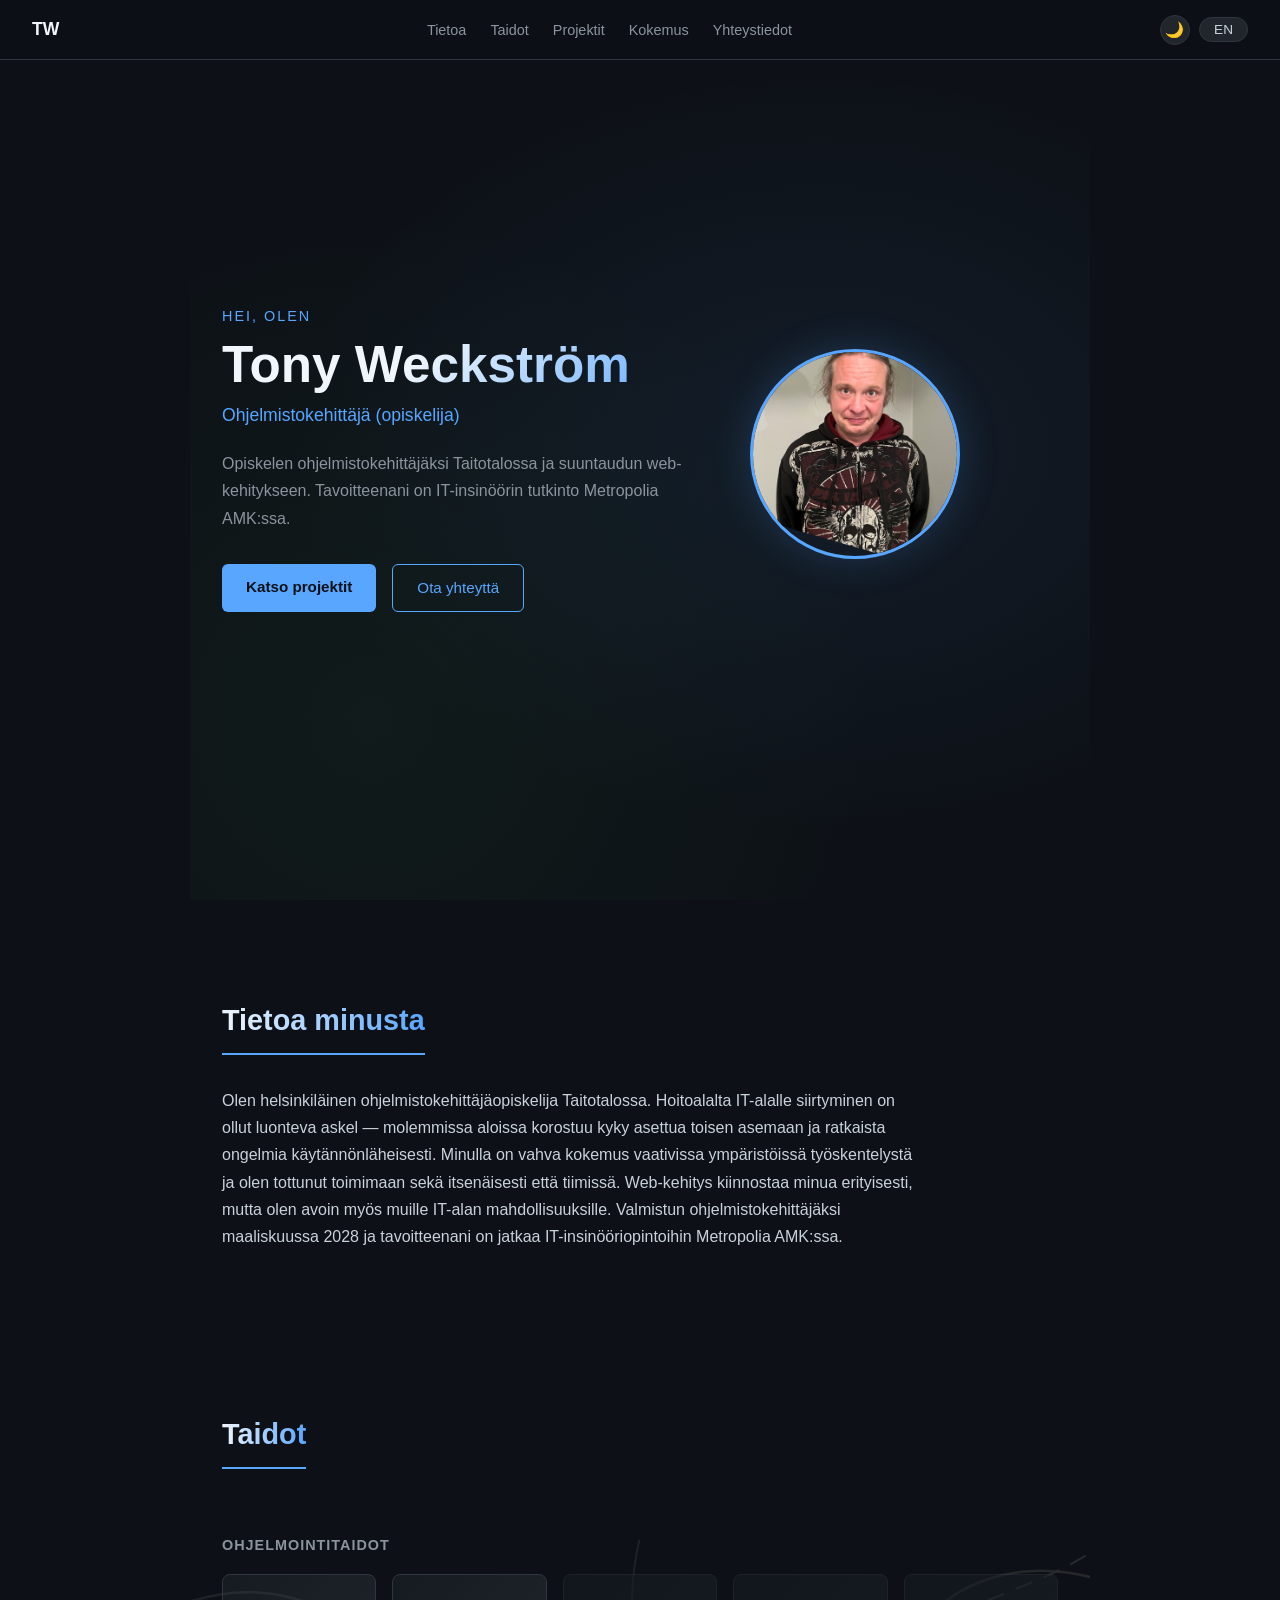
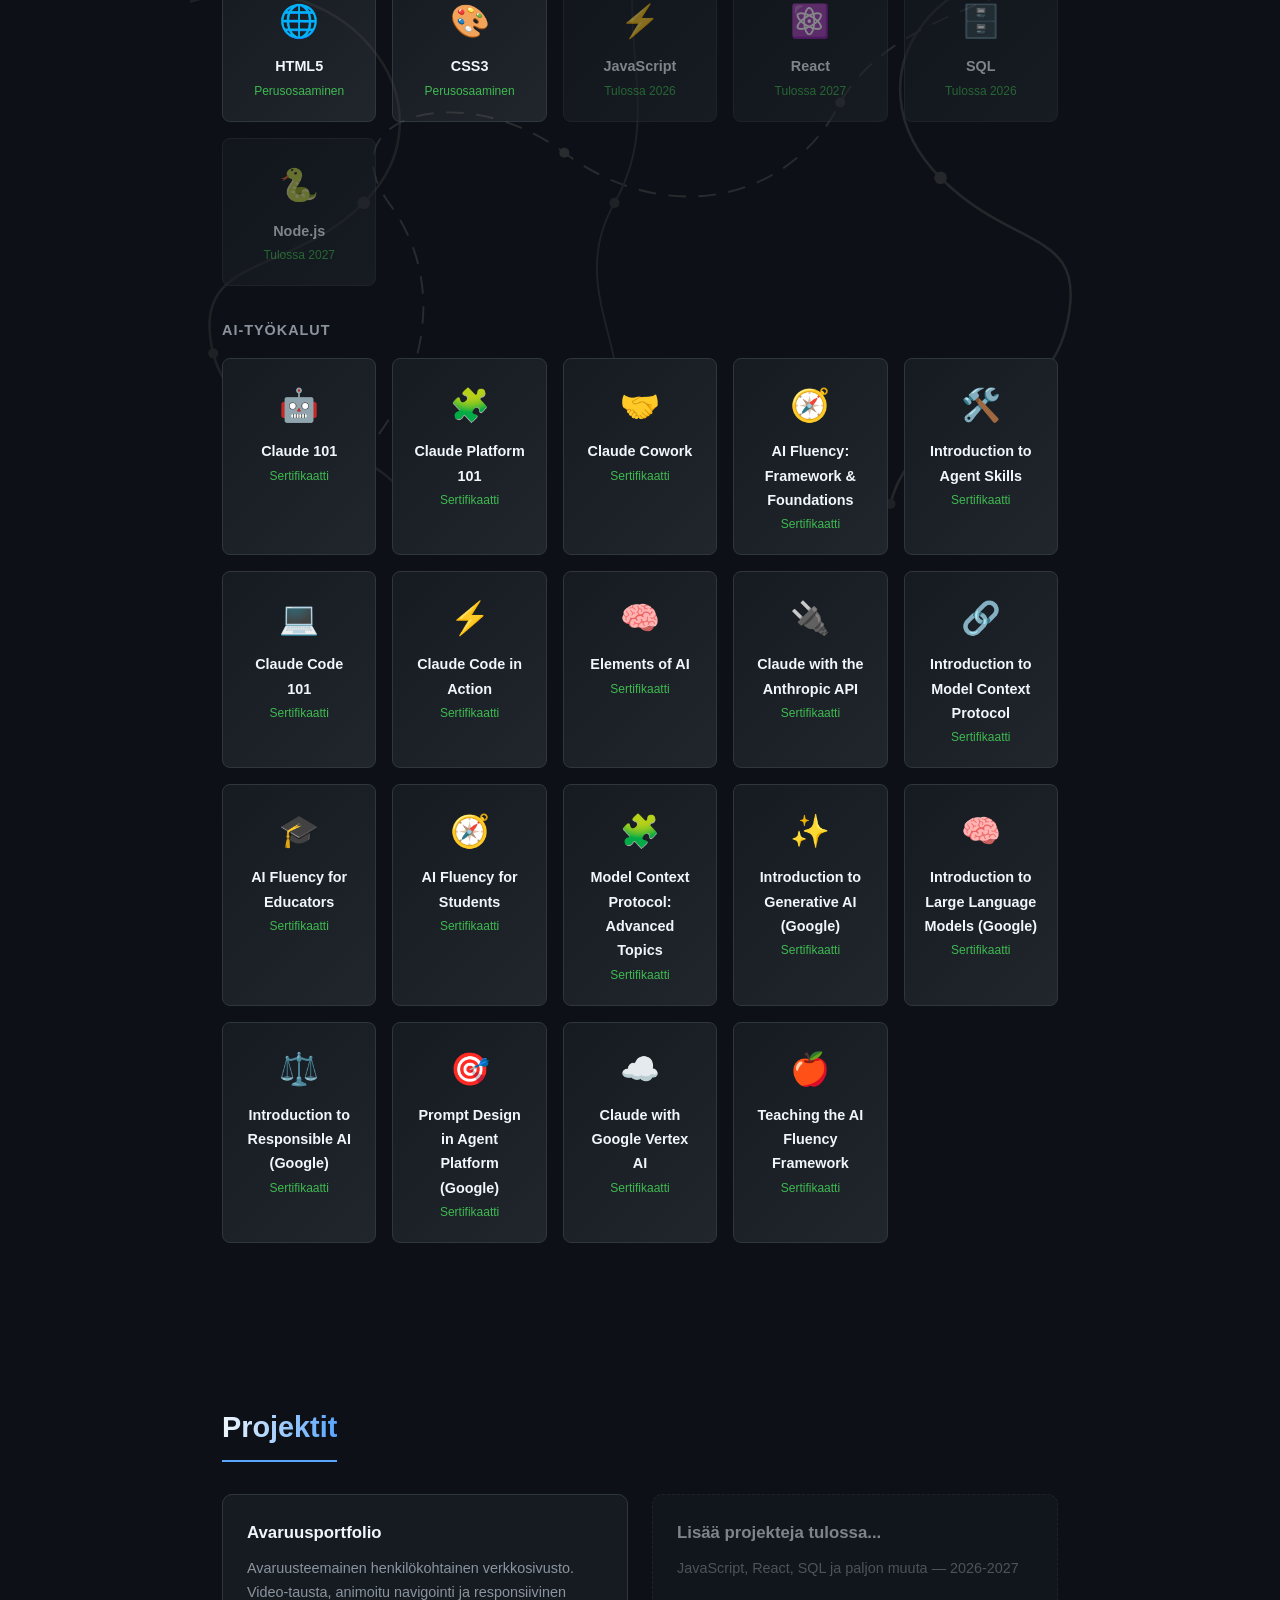
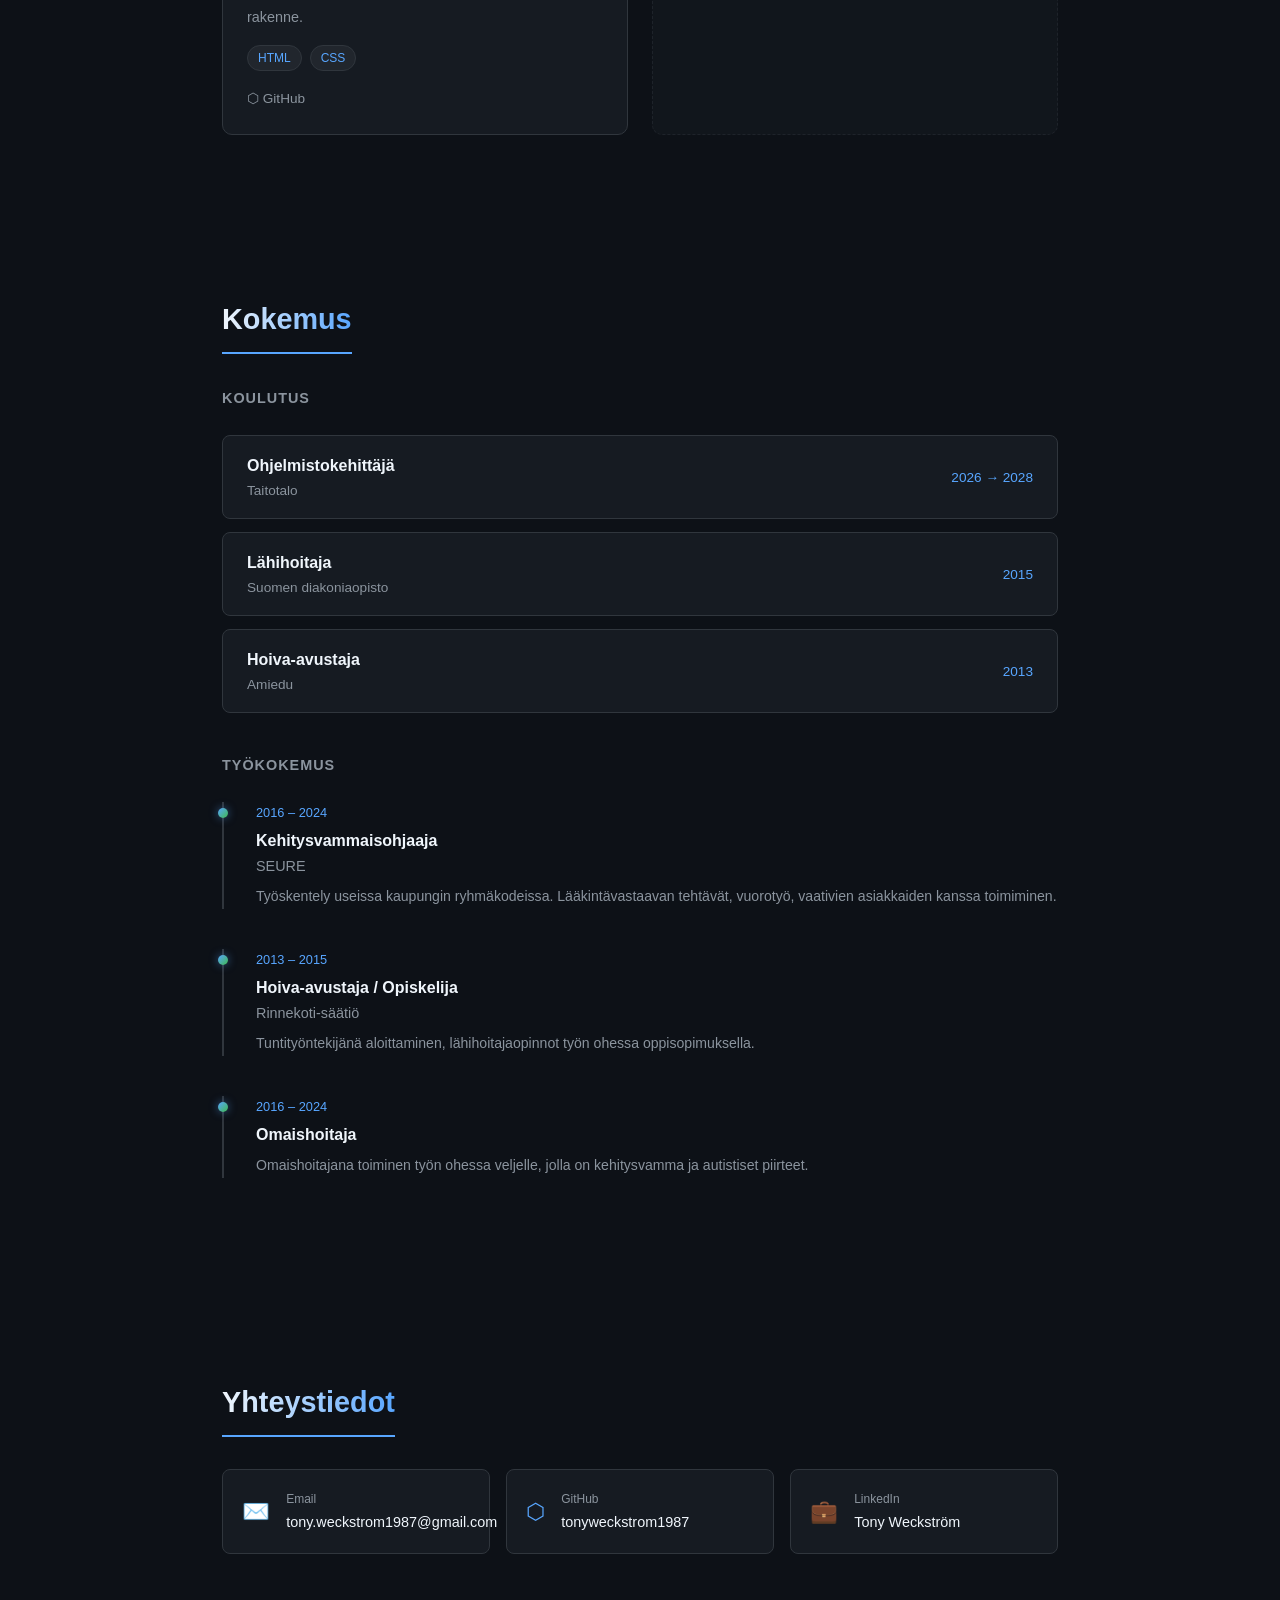
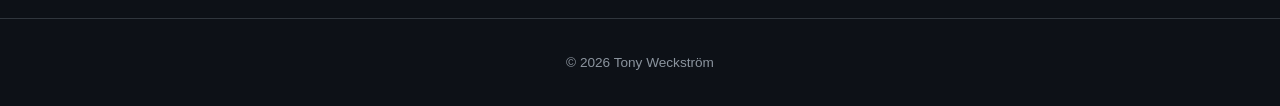
==== index.html @ 22953d99 "Lisaa Teaching the AI Fluency Framework -sertifikaatti" ====
<!DOCTYPE html>
<html lang="fi">
<head>
  <meta charset="UTF-8" />
  <meta name="viewport" content="width=device-width, initial-scale=1.0" />
  <title>Tony Weckström — Portfolio</title>
  <link rel="stylesheet" href="style.css" />
  <script>
    (function() {
      if (localStorage.getItem('theme') === 'light') {
        document.documentElement.setAttribute('data-theme', 'light');
      }
    })();
  </script>
</head>
<body>

<!-- NAVIGAATIO -->
<nav>
  <div class="nav-logo">TW</div>
  <ul class="nav-links">
    <li><a href="#about" data-fi="Tietoa" data-en="About">Tietoa</a></li>
    <li><a href="#skills" data-fi="Taidot" data-en="Skills">Taidot</a></li>
    <li><a href="#projects" data-fi="Projektit" data-en="Projects">Projektit</a></li>
    <li><a href="#experience" data-fi="Kokemus" data-en="Experience">Kokemus</a></li>
    <li><a href="#contact" data-fi="Yhteystiedot" data-en="Contact">Yhteystiedot</a></li>
  </ul>
  <div class="nav-actions">
    <button class="theme-btn" id="themeBtn" onclick="toggleTheme()" data-fi="Vaihda teema" data-en="Switch theme" data-i18n-attr="aria-label" aria-label="Vaihda teema">🌙</button>
    <button class="lang-btn" id="langBtn" onclick="toggleLang()">EN</button>
  </div>
</nav>

<!-- HERO -->
<section id="hero">
  <div class="hero-inner">
    <div class="hero-text">
      <p class="hero-greeting" data-fi="Hei, olen" data-en="Hi, I'm">Hei, olen</p>
      <h1 class="hero-name">Tony Weckström</h1>
      <p class="hero-title" data-fi="Ohjelmistokehittäjä (opiskelija)" data-en="Software Developer (student)">Ohjelmistokehittäjä (opiskelija)</p>
      <p class="hero-desc" data-fi="Opiskelen ohjelmistokehittäjäksi Taitotalossa ja suuntaudun web-kehitykseen. Tavoitteenani on IT-insinöörin tutkinto Metropolia AMK:ssa." data-en="I'm studying software development at Taitotalo, focusing on web development. My goal is to become an IT engineer at Metropolia University of Applied Sciences.">
        Opiskelen ohjelmistokehittäjäksi Taitotalossa ja suuntaudun web-kehitykseen. Tavoitteenani on IT-insinöörin tutkinto Metropolia AMK:ssa.
      </p>
      <div class="hero-btns">
        <a href="#projects" class="btn btn-primary" data-fi="Katso projektit" data-en="See projects">Katso projektit</a>
        <a href="#contact" class="btn btn-secondary" data-fi="Ota yhteyttä" data-en="Contact me">Ota yhteyttä</a>
      </div>
    </div>
    <div class="hero-img-wrap">
      <!-- Lisää oma kuva: vaihda "kuva.jpg" oikeaan tiedostonnimeen -->
      <img src="kuva.png" alt="Tony Weckström" onerror="this.src='https://ui-avatars.com/api/?name=Tony+Weckstrom&background=161b22&color=58a6ff&size=210'" />
    </div>
  </div>
</section>

<!-- TIETOA MINUSTA -->
<section id="about">
  <h2 class="section-title" data-fi="Tietoa minusta" data-en="About me">Tietoa minusta</h2>
  <p class="about-text" data-fi="Olen helsinkiläinen ohjelmistokehittäjäopiskelija Taitotalossa. Hoitoalalta IT-alalle siirtyminen on ollut luonteva askel — molemmissa aloissa korostuu kyky asettua toisen asemaan ja ratkaista ongelmia käytännönläheisesti. Minulla on vahva kokemus vaativissa ympäristöissä työskentelystä ja olen tottunut toimimaan sekä itsenäisesti että tiimissä. Web-kehitys kiinnostaa minua erityisesti, mutta olen avoin myös muille IT-alan mahdollisuuksille. Valmistun ohjelmistokehittäjäksi maaliskuussa 2028 ja tavoitteenani on jatkaa IT-insinööriopintoihin Metropolia AMK:ssa." data-en="I'm a software development student from Helsinki, studying at Taitotalo. Moving from healthcare to IT has been a natural step — both fields require the ability to empathize with others and solve problems practically. I have strong experience working in demanding environments, both independently and in teams. I'm particularly interested in web development, but I'm open to other IT opportunities as well. I will graduate as a software developer in March 2028, with the goal of continuing to a Bachelor's degree in IT engineering at Metropolia UAS.">
    Olen helsinkiläinen ohjelmistokehittäjäopiskelija Taitotalossa. Hoitoalalta IT-alalle siirtyminen on ollut luonteva askel — molemmissa aloissa korostuu kyky asettua toisen asemaan ja ratkaista ongelmia käytännönläheisesti. Minulla on vahva kokemus vaativissa ympäristöissä työskentelystä ja olen tottunut toimimaan sekä itsenäisesti että tiimissä. Web-kehitys kiinnostaa minua erityisesti, mutta olen avoin myös muille IT-alan mahdollisuuksille. Valmistun ohjelmistokehittäjäksi maaliskuussa 2028 ja tavoitteenani on jatkaa IT-insinööriopintoihin Metropolia AMK:ssa.
  </p>
</section>

<!-- TAIDOT -->
<section id="skills">
  <h2 class="section-title" data-fi="Taidot" data-en="Skills">Taidot</h2>
<h3 class="skills-subtitle" style="color: var(--text-dim); font-size:0.9rem; text-transform:uppercase; letter-spacing:1px; margin-bottom:1rem; margin-top:2rem;" data-fi="Ohjelmointitaidot" data-en="Programming Skills">Ohjelmointitaidot</h3>
  <div class="skills-grid">
<div class="skills-bg" aria-hidden="true"><svg viewBox="0 0 800 500" xmlns="http://www.w3.org/2000/svg" preserveAspectRatio="xMidYMid slice"><path d="M40,60 C160,20 260,140 180,220 C120,280 40,260 60,340 C80,420 200,400 220,470" fill="none" stroke="#4a4a48" stroke-width="2"/><path d="M760,40 C640,10 560,120 640,200 C700,260 760,240 740,320 C720,400 620,380 600,460" fill="none" stroke="#5c5c58" stroke-width="2"/><path class="rib-pulse" d="M100,480 C220,420 260,300 200,220 C150,150 260,120 340,180 C420,240 520,220 560,140 C600,70 700,60 760,20" fill="none" stroke="#6b6b66" stroke-width="1.5"/><path d="M400,10 C380,90 420,150 380,220 C340,290 400,340 380,410 C365,460 400,480 420,495" fill="none" stroke="#4a4a48" stroke-width="1.5"/><circle cx="180" cy="220" r="5" fill="#5c5c58"/><circle cx="60" cy="340" r="4" fill="#4a4a48"/><circle cx="640" cy="200" r="5" fill="#5c5c58"/><circle cx="600" cy="460" r="4" fill="#4a4a48"/><circle cx="340" cy="180" r="4" fill="#6b6b66"/><circle cx="560" cy="140" r="4" fill="#6b6b66"/><circle cx="380" cy="220" r="4" fill="#4a4a48"/></svg></div>
        <div class="skill-card">
      <div class="skill-icon">🌐</div>
      <div class="skill-name">HTML5</div>
      <div class="skill-level" data-fi="Perusosaaminen" data-en="Basic">Perusosaaminen</div>
    </div>
    <div class="skill-card">
      <div class="skill-icon">🎨</div>
      <div class="skill-name">CSS3</div>
      <div class="skill-level" data-fi="Perusosaaminen" data-en="Basic">Perusosaaminen</div>
    </div>
    <div class="skill-card" style="opacity:0.5;">
      <div class="skill-icon">⚡</div>
      <div class="skill-name">JavaScript</div>
      <div class="skill-level" data-fi="Tulossa 2026" data-en="Coming 2026">Tulossa 2026</div>
    </div>
    <div class="skill-card" style="opacity:0.5;">
      <div class="skill-icon">⚛️</div>
      <div class="skill-name">React</div>
      <div class="skill-level" data-fi="Tulossa 2027" data-en="Coming 2027">Tulossa 2027</div>
    </div>
    <div class="skill-card" style="opacity:0.5;">
      <div class="skill-icon">🗄️</div>
      <div class="skill-name">SQL</div>
      <div class="skill-level" data-fi="Tulossa 2026" data-en="Coming 2026">Tulossa 2026</div>
    </div>
    <div class="skill-card" style="opacity:0.5;">
      <div class="skill-icon">🐍</div>
      <div class="skill-name">Node.js</div>
      <div class="skill-level" data-fi="Tulossa 2027" data-en="Coming 2027">Tulossa 2027</div>
    </div>
    </div>
    <h3 class="skills-subtitle" style="color: var(--text-dim); font-size:0.9rem; text-transform:uppercase; letter-spacing:1px; margin-bottom:1rem; margin-top:2rem;" data-fi="AI-työkalut" data-en="AI Tools">AI-työkalut</h3>
    <div class="skills-grid">
          <!-- SERTIFIKAATIT -->
          <a class="skill-card" href="sertifikaatit/certificate-a698esz4y628-1783322215.pdf" target="_blank" rel="noopener" style="text-decoration:none; display:block;">
                    <div class="skill-icon">🤖</div>
                    <div class="skill-name">Claude 101</div>
                    <div class="skill-level" data-fi="Sertifikaatti" data-en="Certificate">Sertifikaatti</div>
          </a>
          <a class="skill-card" href="sertifikaatit/certificate-brd8xfefhvpg-1783330182.pdf" target="_blank" rel="noopener" style="text-decoration:none; display:block;">
                    <div class="skill-icon">🧩</div>
                    <div class="skill-name">Claude Platform 101</div>
                    <div class="skill-level" data-fi="Sertifikaatti" data-en="Certificate">Sertifikaatti</div>
          </a>
          <a class="skill-card" href="sertifikaatit/certificate-qa9hvncv7yzr-1783338481.pdf" target="_blank" rel="noopener" style="text-decoration:none; display:block;">
                    <div class="skill-icon">🤝</div>
                    <div class="skill-name">Claude Cowork</div>
                    <div class="skill-level" data-fi="Sertifikaatti" data-en="Certificate">Sertifikaatti</div>
          </a>
          <a class="skill-card" href="sertifikaatit/certificate-vv8nocwrz93u-1783358573.pdf" target="_blank" rel="noopener" style="text-decoration:none; display:block;">
                    <div class="skill-icon">🧭</div>
                    <div class="skill-name">AI Fluency: Framework &amp; Foundations</div>
                    <div class="skill-level" data-fi="Sertifikaatti" data-en="Certificate">Sertifikaatti</div>
          </a>
          <a class="skill-card" href="sertifikaatit/certificate-5obtnbxsoqhy-1783423392.pdf" target="_blank" rel="noopener" style="text-decoration:none; display:block;">
                    <div class="skill-icon">🛠️</div>
                    <div class="skill-name">Introduction to Agent Skills</div>
                    <div class="skill-level" data-fi="Sertifikaatti" data-en="Certificate">Sertifikaatti</div>
          </a>
          <a class="skill-card" href="sertifikaatit/certificate-g6xyrex5qnom-1783424560.pdf" target="_blank" rel="noopener" style="text-decoration:none; display:block;">
                    <div class="skill-icon">💻</div>
                    <div class="skill-name">Claude Code 101</div>
                    <div class="skill-level" data-fi="Sertifikaatti" data-en="Certificate">Sertifikaatti</div>
          </a>
          <a class="skill-card" href="sertifikaatit/certificate-sab7dhkry7vw-1783434409.pdf" target="_blank" rel="noopener" style="text-decoration:none; display:block;">
                    <div class="skill-icon">⚡</div>
                    <div class="skill-name">Claude Code in Action</div>
                    <div class="skill-level" data-fi="Sertifikaatti" data-en="Certificate">Sertifikaatti</div>
          </a>
          <a class="skill-card" href="sertifikaatit/tu54k26qg0gelementsofai.pdf" target="_blank" rel="noopener" style="text-decoration:none; display:block;">
                    <div class="skill-icon">🧠</div>
                    <div class="skill-name">Elements of AI</div>
                    <div class="skill-level" data-fi="Sertifikaatti" data-en="Certificate">Sertifikaatti</div>
          </a>
          <a class="skill-card" href="sertifikaatit/certificate-ttn3zdsszti2-1785260188.pdf" target="_blank" rel="noopener" style="text-decoration:none; display:block;">
                    <div class="skill-icon">🔌</div>
                    <div class="skill-name">Claude with the Anthropic API</div>
                    <div class="skill-level" data-fi="Sertifikaatti" data-en="Certificate">Sertifikaatti</div>
          </a>
          <a class="skill-card" href="sertifikaatit/certificate-dd3ydq6v6tu2-1785308077.pdf" target="_blank" rel="noopener" style="text-decoration:none; display:block;">
                    <div class="skill-icon">🔗</div>
                    <div class="skill-name">Introduction to Model Context Protocol</div>
                    <div class="skill-level" data-fi="Sertifikaatti" data-en="Certificate">Sertifikaatti</div>
          </a>
          <a class="skill-card" href="sertifikaatit/certificate-7rs68s993vda-1785315835.pdf" target="_blank" rel="noopener" style="text-decoration:none; display:block;">
                    <div class="skill-icon">🎓</div>
                    <div class="skill-name">AI Fluency for Educators</div>
                    <div class="skill-level" data-fi="Sertifikaatti" data-en="Certificate">Sertifikaatti</div>
          </a>
          <a class="skill-card" href="sertifikaatit/certificate-6s7sc5q2mceb-1785322243.pdf" target="_blank" rel="noopener" style="text-decoration:none; display:block;">
                    <div class="skill-icon">🧭</div>
                    <div class="skill-name">AI Fluency for Students</div>
                    <div class="skill-level" data-fi="Sertifikaatti" data-en="Certificate">Sertifikaatti</div>
          </a>
          <a class="skill-card" href="sertifikaatit/certificate-uxxv6yoma875-1785386953.pdf" target="_blank" rel="noopener" style="text-decoration:none; display:block;">
                    <div class="skill-icon">🧩</div>
                    <div class="skill-name">Model Context Protocol: Advanced Topics</div>
                    <div class="skill-level" data-fi="Sertifikaatti" data-en="Certificate">Sertifikaatti</div>
          </a>
          <a class="skill-card" href="https://www.skills.google/public_profiles/ea14969b-5873-410e-9d3e-10557c3f1659/badges/26109695" target="_blank" rel="noopener" style="text-decoration:none; display:block;">
                    <div class="skill-icon">✨</div>
                    <div class="skill-name">Introduction to Generative AI (Google)</div>
                    <div class="skill-level" data-fi="Sertifikaatti" data-en="Certificate">Sertifikaatti</div>
          </a>
          <a class="skill-card" href="https://www.skills.google/public_profiles/ea14969b-5873-410e-9d3e-10557c3f1659/badges/26112289" target="_blank" rel="noopener" style="text-decoration:none; display:block;">
                    <div class="skill-icon">🧠</div>
                    <div class="skill-name">Introduction to Large Language Models (Google)</div>
                    <div class="skill-level" data-fi="Sertifikaatti" data-en="Certificate">Sertifikaatti</div>
          </a>
          <a class="skill-card" href="https://www.skills.google/public_profiles/ea14969b-5873-410e-9d3e-10557c3f1659/badges/26114198" target="_blank" rel="noopener" style="text-decoration:none; display:block;">
                    <div class="skill-icon">⚖️</div>
                    <div class="skill-name">Introduction to Responsible AI (Google)</div>
                    <div class="skill-level" data-fi="Sertifikaatti" data-en="Certificate">Sertifikaatti</div>
          </a>
          <a class="skill-card" href="https://www.skills.google/public_profiles/ea14969b-5873-410e-9d3e-10557c3f1659/badges/26192446" target="_blank" rel="noopener" style="text-decoration:none; display:block;">
                    <div class="skill-icon">🎯</div>
                    <div class="skill-name">Prompt Design in Agent Platform (Google)</div>
                    <div class="skill-level" data-fi="Sertifikaatti" data-en="Certificate">Sertifikaatti</div>
          </a>
          <a class="skill-card" href="sertifikaatit/certificate-yks5obk38vmp-1785750298.pdf" target="_blank" rel="noopener" style="text-decoration:none; display:block;">
                    <div class="skill-icon">☁️</div>
                    <div class="skill-name">Claude with Google Vertex AI</div>
                    <div class="skill-level" data-fi="Sertifikaatti" data-en="Certificate">Sertifikaatti</div>
          </a>
          <a class="skill-card" href="sertifikaatit/certificate-5c7464qjx8xi-1785828670.pdf" target="_blank" rel="noopener" style="text-decoration:none; display:block;">
                    <div class="skill-icon">🍎</div>
                    <div class="skill-name">Teaching the AI Fluency Framework</div>
                    <div class="skill-level" data-fi="Sertifikaatti" data-en="Certificate">Sertifikaatti</div>
          </a>
  </div>
</section>

<!-- PROJEKTIT -->
<section id="projects">
  <h2 class="section-title" data-fi="Projektit" data-en="Projects">Projektit</h2>
  <div class="projects-grid">
    <div class="project-card">
      <div class="project-title" data-fi="Avaruusportfolio" data-en="Space Portfolio">Avaruusportfolio</div>
      <p class="project-desc" data-fi="Avaruusteemainen henkilökohtainen verkkosivusto. Video-tausta, animoitu navigointi ja responsiivinen rakenne." data-en="Space-themed personal website. Video background, animated navigation and responsive layout.">
        Avaruusteemainen henkilökohtainen verkkosivusto. Video-tausta, animoitu navigointi ja responsiivinen rakenne.
      </p>
      <div class="project-tags">
        <span class="tag">HTML</span>
        <span class="tag">CSS</span>
      </div>
      <div class="project-links">
        <a href="https://github.com/tonyweckstrom1987" target="_blank">⬡ GitHub</a>
      </div>
    </div>
    <div class="project-card" style="opacity:0.5; border-style: dashed;">
      <div class="project-title" data-fi="Lisää projekteja tulossa..." data-en="More projects coming...">Lisää projekteja tulossa...</div>
      <p class="project-desc" data-fi="JavaScript, React, SQL ja paljon muuta — 2026-2027" data-en="JavaScript, React, SQL and much more — 2026-2027">
        JavaScript, React, SQL ja paljon muuta — 2026-2027
      </p>
    </div>
  </div>
</section>

<!-- KOKEMUS -->
<section id="experience">
  <h2 class="section-title" data-fi="Kokemus" data-en="Experience">Kokemus</h2>

  <h3 style="color: var(--text-dim); font-size:0.9rem; text-transform:uppercase; letter-spacing:1px; margin-bottom:1.5rem;" data-fi="Koulutus" data-en="Education">Koulutus</h3>

  <div class="edu-card">
    <div>
      <div class="edu-name" data-fi="Ohjelmistokehittäjä" data-en="Software Developer">Ohjelmistokehittäjä</div>
      <div class="edu-school">Taitotalo</div>
    </div>
    <div class="edu-year">2026 → 2028</div>
  </div>
  <div class="edu-card">
    <div>
      <div class="edu-name" data-fi="Lähihoitaja" data-en="Practical Nurse">Lähihoitaja</div>
      <div class="edu-school">Suomen diakoniaopisto</div>
    </div>
    <div class="edu-year">2015</div>
  </div>
  <div class="edu-card" style="margin-bottom:2.5rem;">
    <div>
      <div class="edu-name" data-fi="Hoiva-avustaja" data-en="Care Assistant">Hoiva-avustaja</div>
      <div class="edu-school">Amiedu</div>
    </div>
    <div class="edu-year">2013</div>
  </div>

  <h3 style="color: var(--text-dim); font-size:0.9rem; text-transform:uppercase; letter-spacing:1px; margin-bottom:1.5rem;" data-fi="Työkokemus" data-en="Work Experience">Työkokemus</h3>

  <div class="timeline">
    <div class="timeline-item">
      <div class="timeline-date">2016 – 2024</div>
      <div class="timeline-title" data-fi="Kehitysvammaisohjaaja" data-en="Disability Support Worker">Kehitysvammaisohjaaja</div>
      <div class="timeline-company">SEURE</div>
      <p class="timeline-desc" data-fi="Työskentely useissa kaupungin ryhmäkodeissa. Lääkintävastaavan tehtävät, vuorotyö, vaativien asiakkaiden kanssa toimiminen." data-en="Working in multiple city group homes. Medication responsibilities, shift work, supporting clients with complex needs.">
        Työskentely useissa kaupungin ryhmäkodeissa. Lääkintävastaavan tehtävät, vuorotyö, vaativien asiakkaiden kanssa toimiminen.
      </p>
    </div>
    <div class="timeline-item">
      <div class="timeline-date">2013 – 2015</div>
      <div class="timeline-title" data-fi="Hoiva-avustaja / Opiskelija" data-en="Care Assistant / Student">Hoiva-avustaja / Opiskelija</div>
      <div class="timeline-company">Rinnekoti-säätiö</div>
      <p class="timeline-desc" data-fi="Tuntityöntekijänä aloittaminen, lähihoitajaopinnot työn ohessa oppisopimuksella." data-en="Started as a hourly worker, completed practical nurse studies alongside work via apprenticeship.">
        Tuntityöntekijänä aloittaminen, lähihoitajaopinnot työn ohessa oppisopimuksella.
      </p>
    </div>
    <div class="timeline-item">
      <div class="timeline-date">2016 – 2024</div>
      <div class="timeline-title" data-fi="Omaishoitaja" data-en="Family Carer">Omaishoitaja</div>
      <div class="timeline-company"></div>
      <p class="timeline-desc" data-fi="Omaishoitajana toiminen työn ohessa veljelle, jolla on kehitysvamma ja autistiset piirteet." data-en="Acting as a family carer alongside work for a brother with intellectual disability and autistic traits.">
        Omaishoitajana toiminen työn ohessa veljelle, jolla on kehitysvamma ja autistiset piirteet.
      </p>
    </div>
  </div>
</section>

<!-- YHTEYSTIEDOT -->
<section id="contact">
  <h2 class="section-title" data-fi="Yhteystiedot" data-en="Contact">Yhteystiedot</h2>
  <div class="contact-grid">
    <a href="mailto:tony.weckstrom1987@gmail.com" class="contact-card">
      <span class="contact-icon">✉️</span>
      <div>
        <div class="contact-label">Email</div>
        <div class="contact-value">tony.weckstrom1987@gmail.com</div>
      </div>
    </a>
    <a href="https://github.com/tonyweckstrom1987" target="_blank" class="contact-card">
      <span class="contact-icon">⬡</span>
      <div>
        <div class="contact-label">GitHub</div>
        <div class="contact-value">tonyweckstrom1987</div>
      </div>
    </a>
    <a href="https://www.linkedin.com/in/tony-weckstrom-2a182418b/" target="_blank" class="contact-card">
      <span class="contact-icon">💼</span>
      <div>
        <div class="contact-label">LinkedIn</div>
        <div class="contact-value">Tony Weckström</div>
      </div>
    </a>
  </div>
</section>

<!-- FOOTER -->
<footer>
  <p>© 2026 Tony Weckström</p>
</footer>

<script>
  let currentLang = 'fi';

  function toggleLang() {
    currentLang = currentLang === 'fi' ? 'en' : 'fi';
    document.getElementById('langBtn').textContent = currentLang === 'fi' ? 'EN' : 'FI';
    document.documentElement.lang = currentLang;

    document.querySelectorAll('[data-fi]').forEach(el => {
      const value = el.getAttribute('data-' + currentLang);
      const targetAttr = el.getAttribute('data-i18n-attr');
      if (targetAttr) {
        el.setAttribute(targetAttr, value);
      } else {
        el.textContent = value;
      }
    });
  }

  function applyThemeIcon(theme) {
    document.getElementById('themeBtn').textContent = theme === 'light' ? '☀️' : '🌙';
  }

  function toggleTheme() {
    const isLight = document.documentElement.getAttribute('data-theme') === 'light';
    const newTheme = isLight ? 'dark' : 'light';
    if (newTheme === 'light') {
      document.documentElement.setAttribute('data-theme', 'light');
    } else {
      document.documentElement.removeAttribute('data-theme');
    }
    localStorage.setItem('theme', newTheme);
    applyThemeIcon(newTheme);
  }

  applyThemeIcon(document.documentElement.getAttribute('data-theme') === 'light' ? 'light' : 'dark');
</script>

</body>
</html>
---- style.css ----
/* ===== RESET & BASE ===== */
* {
  margin: 0;
  padding: 0;
  box-sizing: border-box;
}

:root {
  --bg: #0d1117;
  --bg2: #161b22;
  --bg3: #21262d;
  --accent: #58a6ff;
  --text: #c9d1d9;
  --text-dim: #8b949e;
  --white: #f0f6fc;
  --border: #30363d;
  --green: #3fb950;
}

/* --white on semanttisesti "korostetun tekstin väri", ei kirjaimellisesti valkoinen —
   vaaleassa teemassa siitä tulee lähes musta, samaan rooliin kuin tummassa teemassa. */
html[data-theme="light"] {
  --bg: #ffffff;
  --bg2: #f6f8fa;
  --bg3: #eaeef2;
  --accent: #0969da;
  --text: #24292f;
  --text-dim: #57606a;
  --white: #1b1f24;
  --border: #d0d7de;
  --green: #1a7f37;
}

html[data-theme="light"] nav {
  background: rgba(255,255,255,0.95);
}

html { scroll-behavior: smooth; }

body {
  font-family: 'Segoe UI', Arial, sans-serif;
  background-color: var(--bg);
  color: var(--text);
  line-height: 1.7;
}

a { color: var(--accent); text-decoration: none; transition: color 0.2s; }
a:hover { color: var(--white); }

/* NAV */
nav {
  position: fixed;
  top: 0; left: 0; right: 0;
  background: rgba(13,17,23,0.95);
  backdrop-filter: blur(10px);
  border-bottom: 1px solid var(--border);
  z-index: 1000;
  padding: 0 2rem;
  display: flex;
  align-items: center;
  justify-content: space-between;
  height: 60px;
}

.nav-logo { font-weight: 700; font-size: 1.1rem; color: var(--white); }

.nav-links {
  display: flex;
  gap: 1.5rem;
  list-style: none;
  align-items: center;
}

.nav-links a { color: var(--text-dim); font-size: 0.9rem; }
.nav-links a:hover { color: var(--accent); }

.lang-btn {
  background: var(--bg3);
  border: 1px solid var(--border);
  color: var(--text);
  padding: 4px 14px;
  border-radius: 20px;
  cursor: pointer;
  font-size: 0.85rem;
  transition: all 0.2s;
}
.lang-btn:hover { background: var(--accent); color: var(--bg); border-color: var(--accent); }

.nav-actions {
  display: flex;
  align-items: center;
  gap: 0.6rem;
}

.theme-btn {
  background: var(--bg3);
  border: 1px solid var(--border);
  color: var(--text);
  width: 30px;
  height: 30px;
  border-radius: 50%;
  cursor: pointer;
  font-size: 0.95rem;
  line-height: 1;
  display: flex;
  align-items: center;
  justify-content: center;
  transition: all 0.2s;
}
.theme-btn:hover { background: var(--accent); color: var(--bg); border-color: var(--accent); }

/* SECTIONS */
section {
  padding: 6rem 2rem 4rem;
  max-width: 900px;
  margin: 0 auto;
}

.section-title {
  font-size: 1.8rem;
  font-weight: 700;
  color: var(--white);
  margin-bottom: 2rem;
  padding-bottom: 0.5rem;
  border-bottom: 2px solid var(--accent);
  display: inline-block;
  background: linear-gradient(90deg, var(--white), var(--accent));
  -webkit-background-clip: text;
  -webkit-text-fill-color: transparent;
  background-clip: text;
}

/* HERO */
#hero {
  min-height: 100vh;
  display: flex;
  align-items: center;
  padding-top: 80px;
  background: radial-gradient(ellipse at 70% 50%, rgba(88,166,255,0.08) 0%, transparent 60%),
              radial-gradient(ellipse at 20% 80%, rgba(63,185,80,0.06) 0%, transparent 50%);
}

.hero-inner {
  display: flex;
  align-items: center;
  gap: 3rem;
  flex-wrap: wrap;
}

.hero-text { flex: 1; min-width: 280px; }

.hero-greeting {
  color: var(--accent);
  font-size: 0.9rem;
  letter-spacing: 2px;
  text-transform: uppercase;
  margin-bottom: 0.5rem;
}

.hero-name {
  font-size: clamp(2rem, 5vw, 3.2rem);
  font-weight: 800;
  line-height: 1.1;
  margin-bottom: 0.5rem;
  background: linear-gradient(135deg, var(--white) 40%, var(--accent));
  -webkit-background-clip: text;
  -webkit-text-fill-color: transparent;
  background-clip: text;
}

.hero-title {
  font-size: 1.1rem;
  color: var(--accent);
  margin-bottom: 1.2rem;
}

.hero-desc {
  color: var(--text-dim);
  max-width: 480px;
  margin-bottom: 2rem;
}

.hero-btns { display: flex; gap: 1rem; flex-wrap: wrap; }

.btn {
  padding: 10px 24px;
  border-radius: 6px;
  font-size: 0.95rem;
  cursor: pointer;
  transition: all 0.2s;
  display: inline-block;
}

.btn-primary { background: var(--accent); color: var(--bg); font-weight: 600; border: none; }
.btn-primary:hover { background: var(--white); color: var(--bg); }

.btn-secondary { background: transparent; color: var(--accent); border: 1px solid var(--accent); }
.btn-secondary:hover { background: var(--accent); color: var(--bg); }

.hero-img-wrap img {
  width: 210px;
  height: 210px;
  border-radius: 50%;
  object-fit: cover;
  border: 3px solid var(--accent);
  box-shadow: 0 0 40px rgba(88,166,255,0.2);
}

/* ABOUT */
.about-text { color: var(--text); font-size: 1rem; max-width: 700px; }

/* SKILLS */
.skills-grid {
  display: grid;
  grid-template-columns: repeat(auto-fill, minmax(140px, 1fr));
  gap: 1rem;
}

.skill-card {
  background: linear-gradient(135deg, var(--bg2), var(--bg3));
  border: 1px solid var(--border);
  border-radius: 8px;
  padding: 1.2rem;
  text-align: center;
  transition: border-color 0.2s, transform 0.2s, box-shadow 0.2s;
}
.skill-card:hover {
  border-color: var(--accent);
  transform: translateY(-3px);
  box-shadow: 0 8px 24px rgba(88,166,255,0.15);
}

.skill-icon { font-size: 2rem; margin-bottom: 0.4rem; }
.skill-name { font-size: 0.9rem; color: var(--white); font-weight: 600; }
.skill-level { font-size: 0.75rem; color: var(--green); margin-top: 2px; }

/* SKILLS - Giger-inspired ambient background */
#skills {
    position: relative;
    overflow: hidden;
}

.skills-bg {
    position: absolute;
    top: -15%;
    left: -10%;
    width: 120%;
    height: 130%;
    z-index: 0;
    opacity: 0.3;
    pointer-events: none;
}

.skills-bg .rib-pulse {
    stroke-dasharray: 14 10;
    animation: gigerPulse 7s linear infinite;
}

@keyframes gigerPulse {
    to { stroke-dashoffset: -240; }
}

.skills-grid {
    position: relative;
    z-index: 1;
}

/* PROJECTS */
.projects-grid {
  display: grid;
  grid-template-columns: repeat(auto-fill, minmax(280px, 1fr));
  gap: 1.5rem;
}

.project-card {
  background: var(--bg2);
  border: 1px solid var(--border);
  border-radius: 10px;
  padding: 1.5rem;
  transition: border-color 0.2s, transform 0.2s;
}
.project-card:hover { border-color: var(--accent); transform: translateY(-4px); }

.project-title { font-size: 1.05rem; font-weight: 700; color: var(--white); margin-bottom: 0.5rem; }
.project-desc { font-size: 0.9rem; color: var(--text-dim); margin-bottom: 1rem; }

.project-tags { display: flex; gap: 0.5rem; flex-wrap: wrap; margin-bottom: 1rem; }
.tag {
  background: var(--bg3);
  border: 1px solid var(--border);
  color: var(--accent);
  font-size: 0.75rem;
  padding: 2px 10px;
  border-radius: 20px;
}

.project-links { display: flex; gap: 1rem; }
.project-links a { font-size: 0.85rem; color: var(--text-dim); }
.project-links a:hover { color: var(--accent); }

/* EXPERIENCE / TIMELINE */
.timeline-item {
  padding-left: 2rem;
  border-left: 2px solid var(--border);
  margin-bottom: 2.5rem;
  position: relative;
}
.timeline-item::before {
  content: '';
  width: 10px; height: 10px;
  background: linear-gradient(135deg, var(--accent), var(--green));
  border-radius: 50%;
  position: absolute;
  left: -6px; top: 6px;
  box-shadow: 0 0 8px rgba(88,166,255,0.5);
}
.timeline-date { font-size: 0.8rem; color: var(--accent); margin-bottom: 0.2rem; }
.timeline-title { font-size: 1rem; font-weight: 700; color: var(--white); }
.timeline-company { color: var(--text-dim); font-size: 0.9rem; margin-bottom: 0.4rem; }
.timeline-desc { font-size: 0.88rem; color: var(--text-dim); }

/* EDUCATION */
.edu-card {
  background: var(--bg2);
  border: 1px solid var(--border);
  border-radius: 8px;
  padding: 1rem 1.5rem;
  display: flex;
  justify-content: space-between;
  align-items: center;
  flex-wrap: wrap;
  gap: 0.5rem;
  margin-bottom: 0.8rem;
}
.edu-name { font-weight: 600; color: var(--white); }
.edu-school { font-size: 0.85rem; color: var(--text-dim); }
.edu-year { font-size: 0.85rem; color: var(--accent); white-space: nowrap; }

/* CONTACT */
.contact-grid {
  display: grid;
  grid-template-columns: repeat(auto-fill, minmax(210px, 1fr));
  gap: 1rem;
}

.contact-card {
  background: var(--bg2);
  border: 1px solid var(--border);
  border-radius: 8px;
  padding: 1.2rem;
  display: flex;
  align-items: center;
  gap: 1rem;
  transition: border-color 0.2s;
}
.contact-card:hover { border-color: var(--accent); }

.contact-icon { font-size: 1.4rem; }
.contact-label { font-size: 0.75rem; color: var(--text-dim); }
.contact-value { font-size: 0.9rem; color: var(--white); }

/* FOOTER */
footer {
  text-align: center;
  padding: 2rem;
  border-top: 1px solid var(--border);
  color: var(--text-dim);
  font-size: 0.85rem;
}

/* RESPONSIVE */
@media (max-width: 600px) {
  .nav-links { display: none; }
  .hero-inner { flex-direction: column-reverse; text-align: center; }
  .hero-btns { justify-content: center; }
  .hero-img-wrap img { width: 150px; height: 150px; }
}
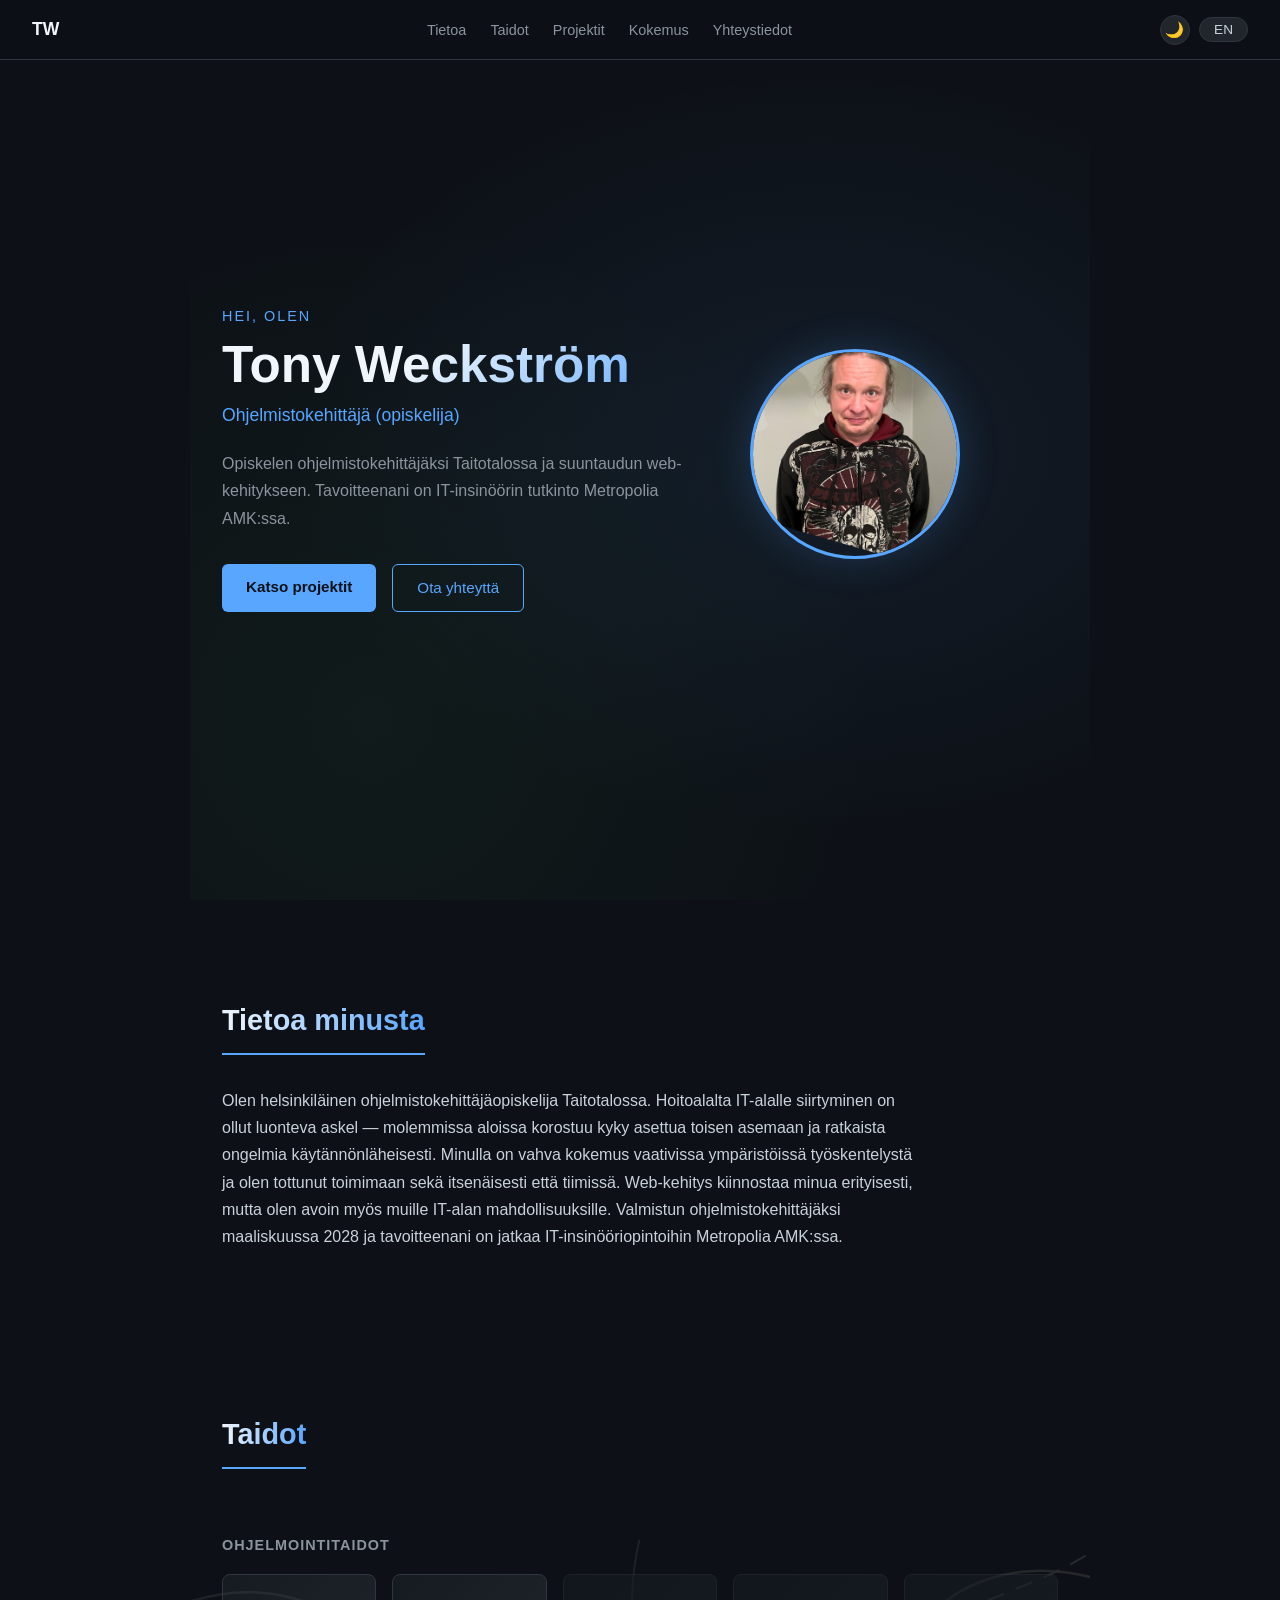
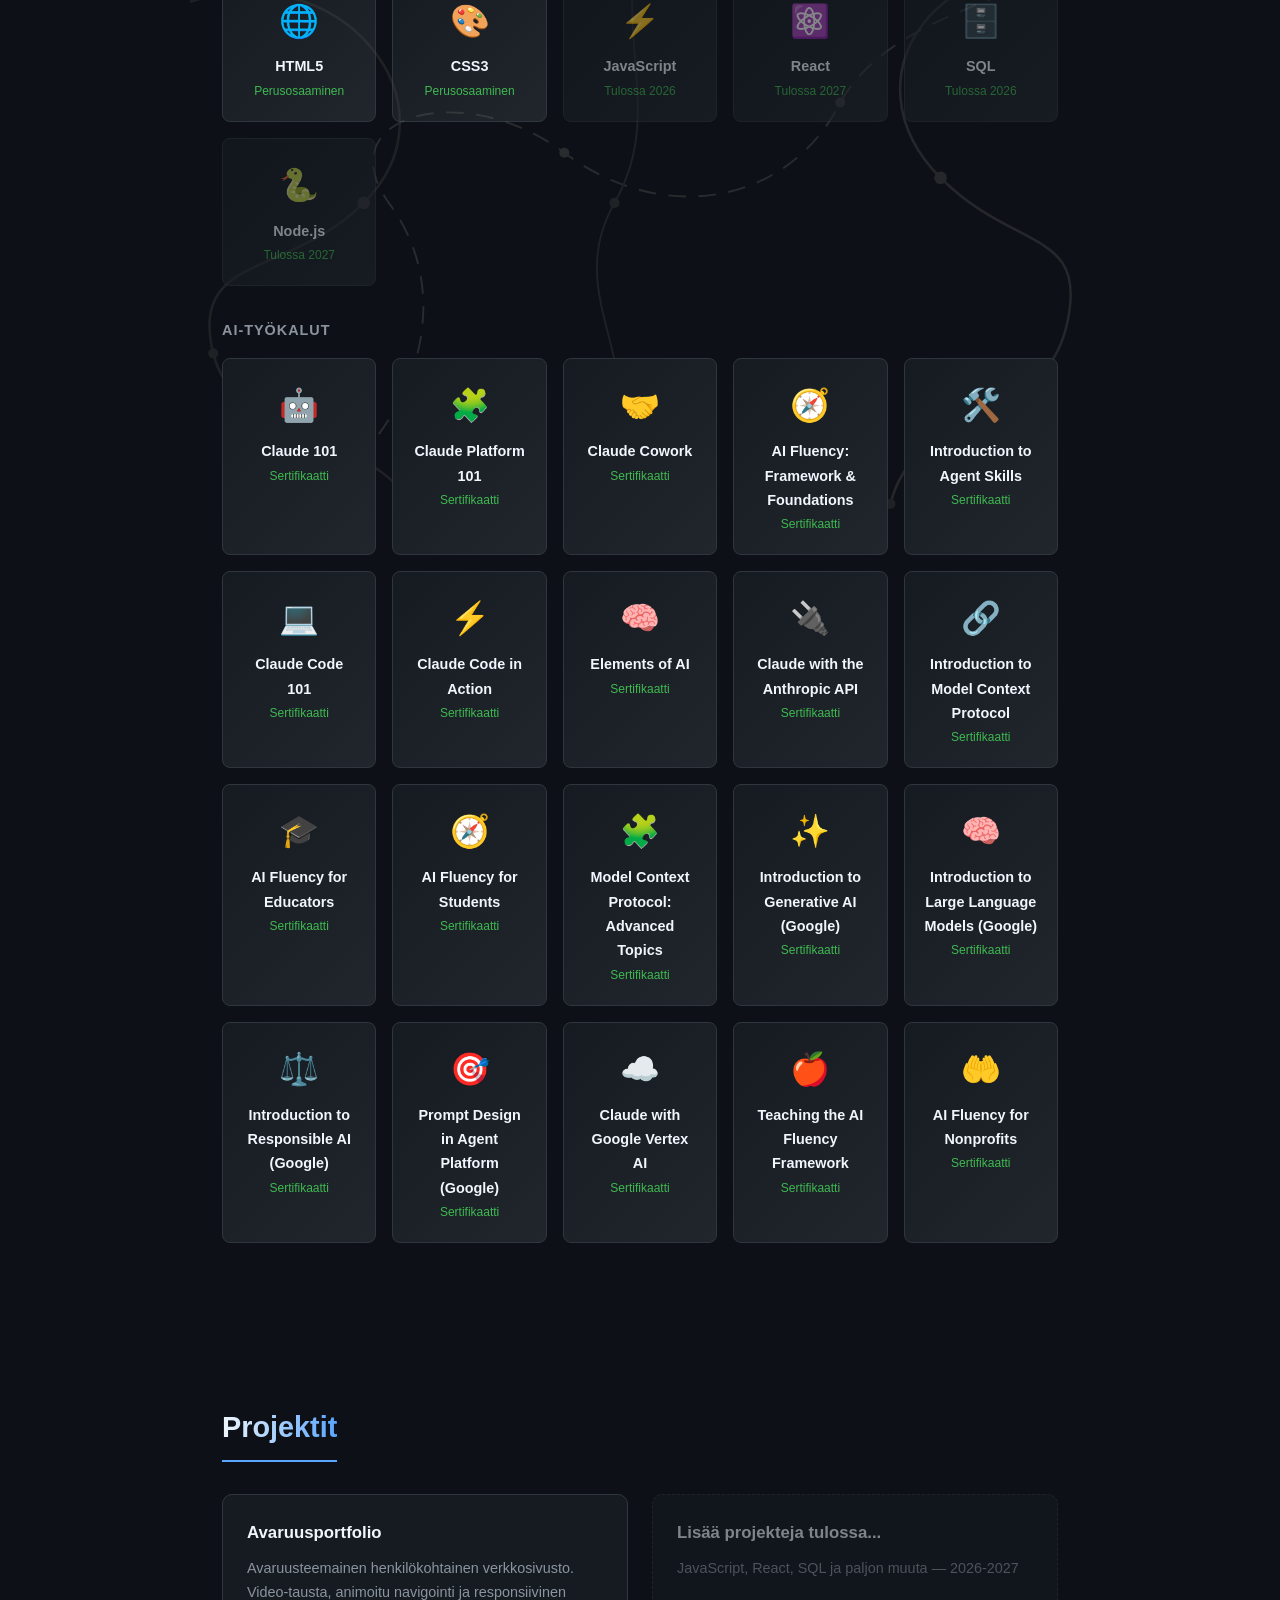
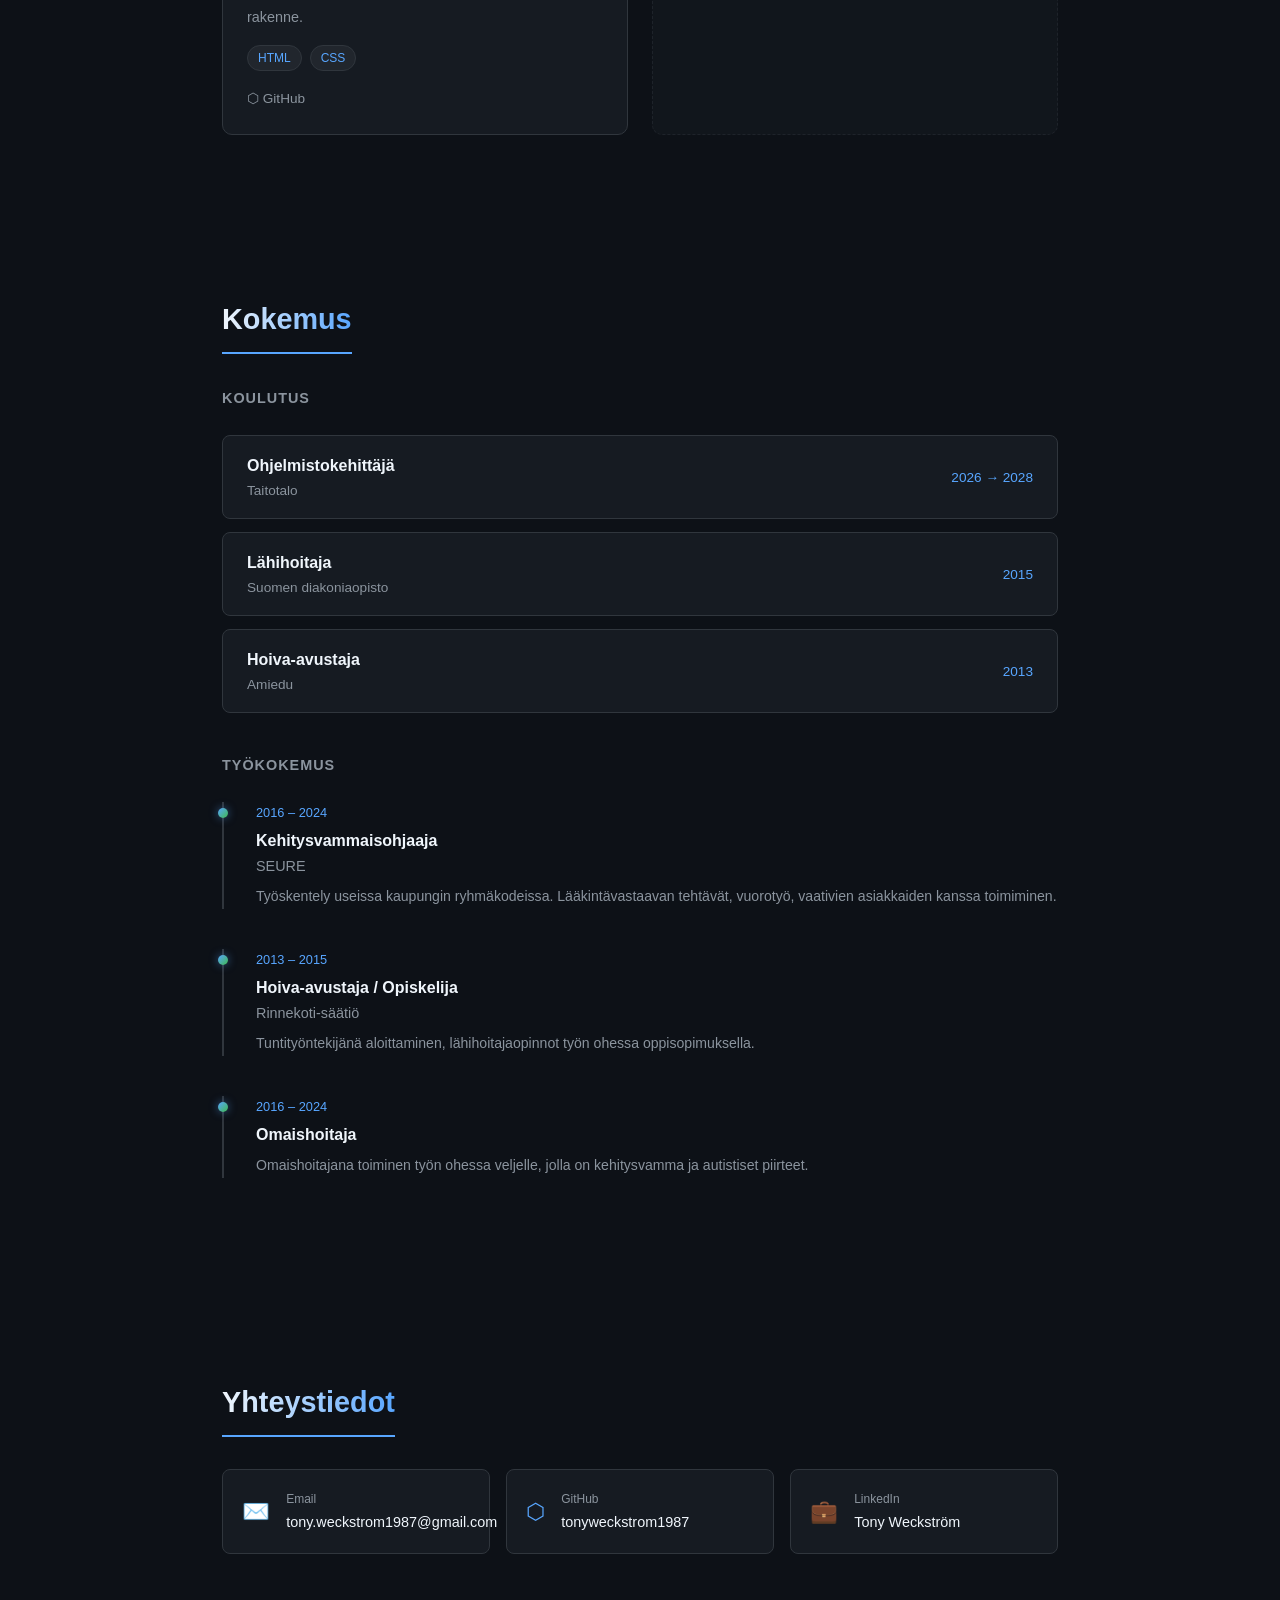
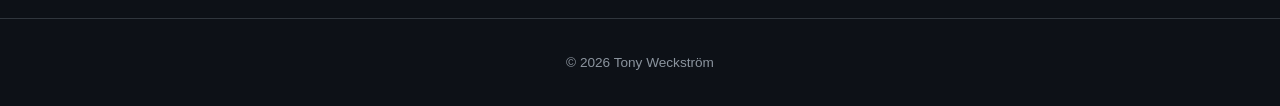
==== commit 8b129dab: "Lisaa AI Fluency for Nonprofits -sertifikaatti" ====
--- a/index.html
+++ b/index.html
@@ -196,6 +196,11 @@
                     <div class="skill-name">Teaching the AI Fluency Framework</div>
                     <div class="skill-level" data-fi="Sertifikaatti" data-en="Certificate">Sertifikaatti</div>
           </a>
+          <a class="skill-card" href="sertifikaatit/certificate-zn3qmqfox6ov-1785838199.pdf" target="_blank" rel="noopener" style="text-decoration:none; display:block;">
+                    <div class="skill-icon">🤲</div>
+                    <div class="skill-name">AI Fluency for Nonprofits</div>
+                    <div class="skill-level" data-fi="Sertifikaatti" data-en="Certificate">Sertifikaatti</div>
+          </a>
   </div>
 </section>
 
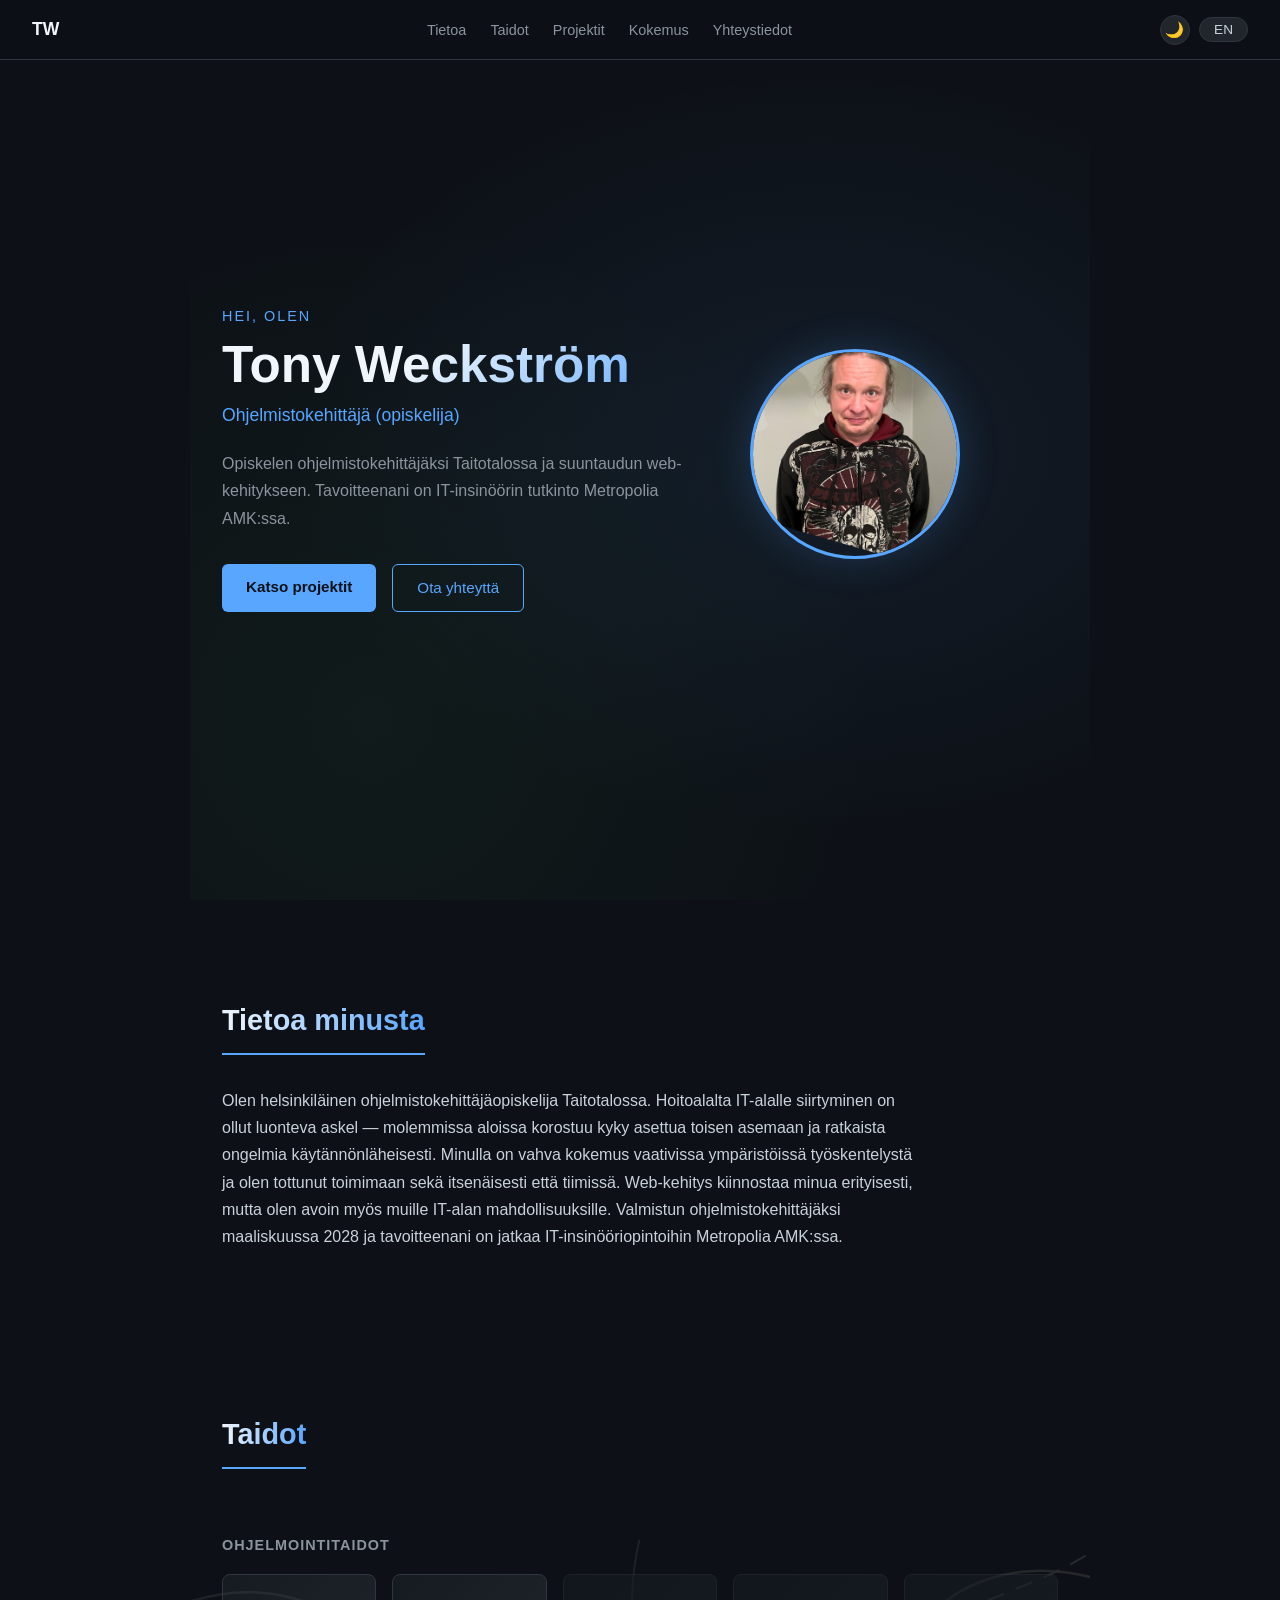
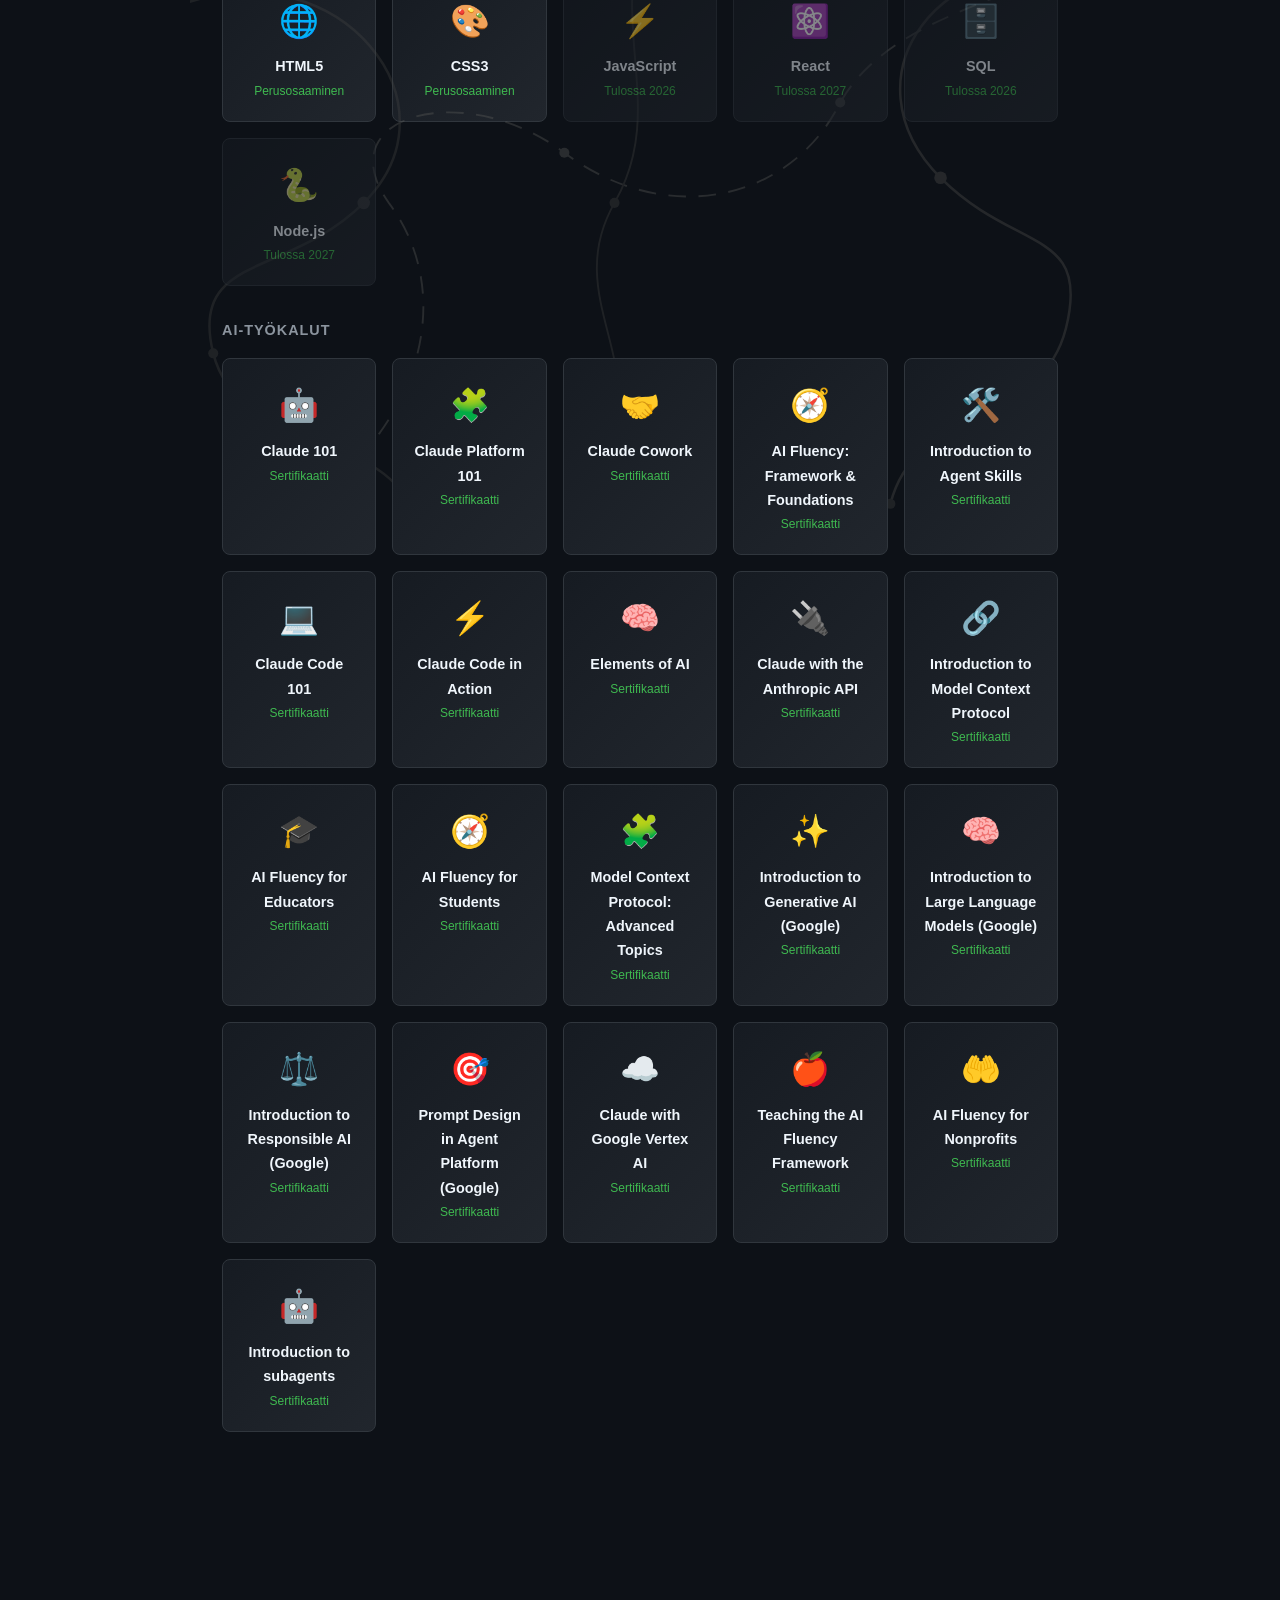
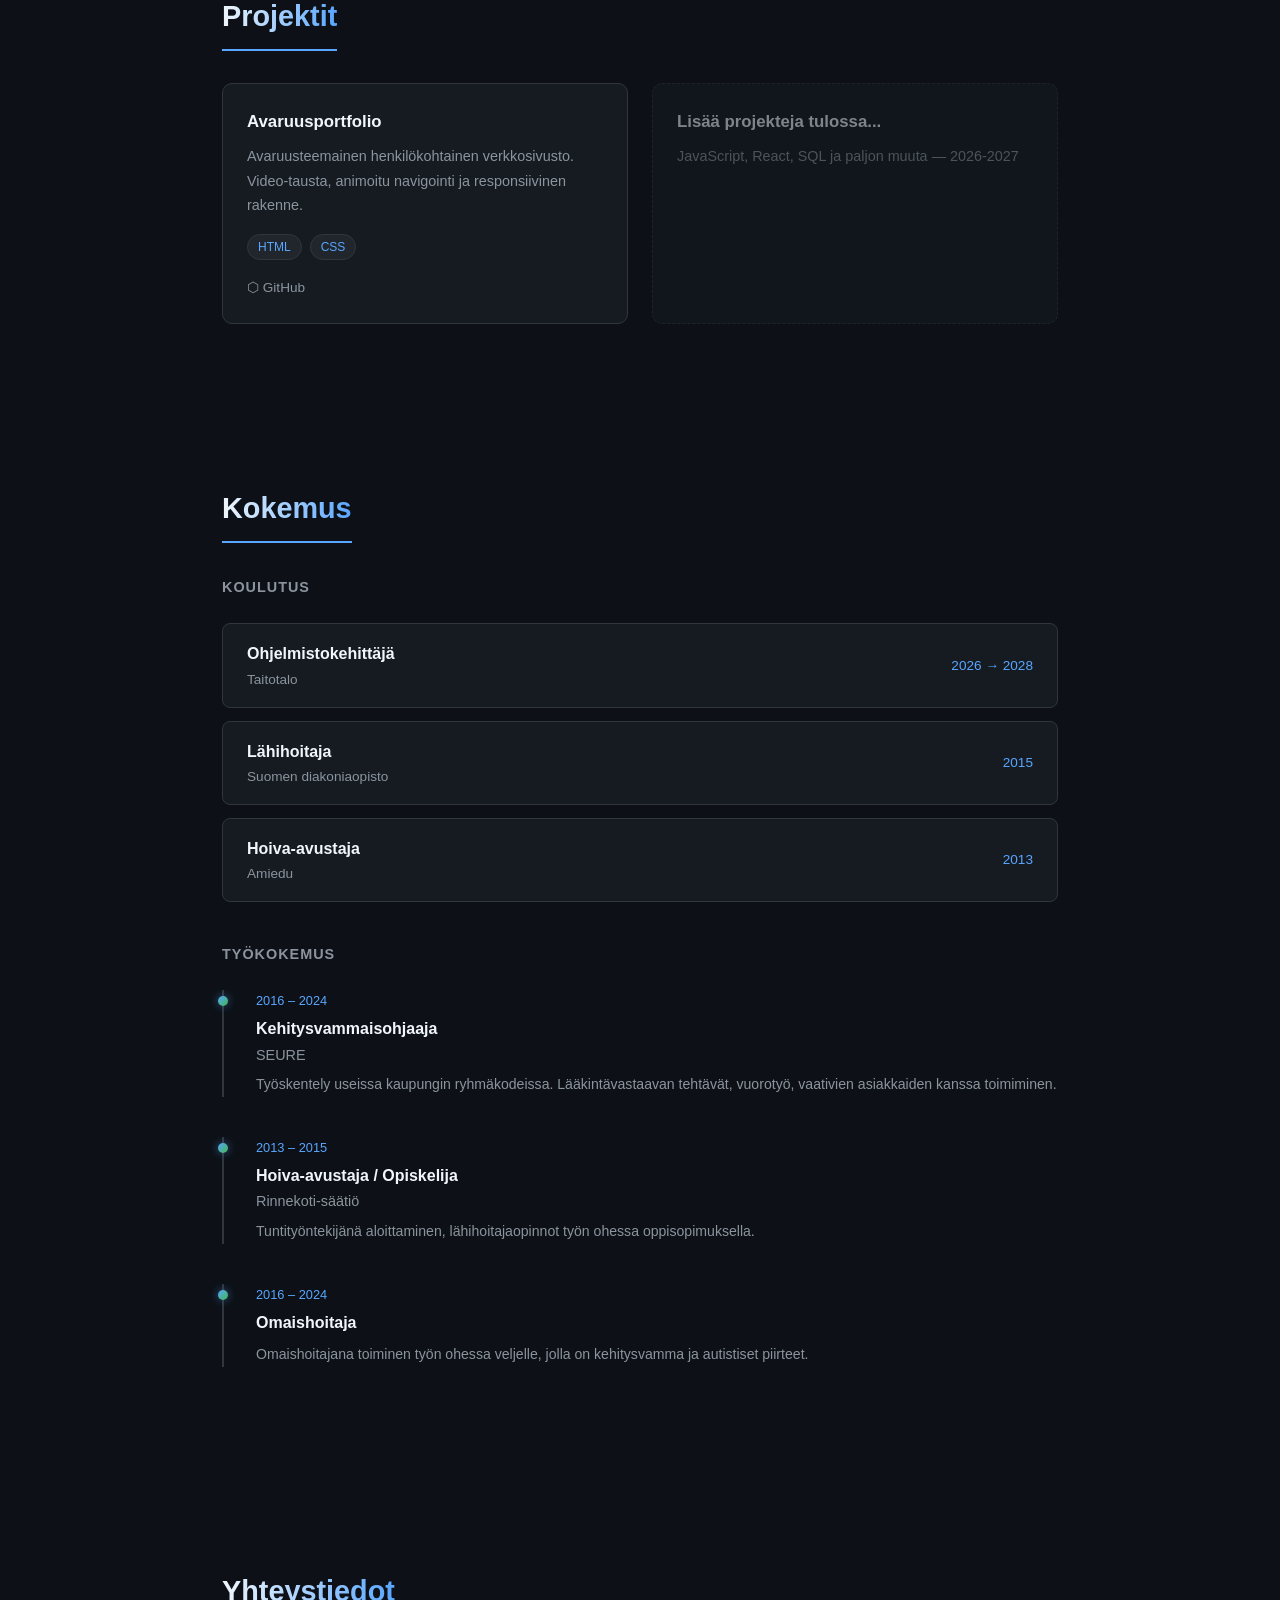
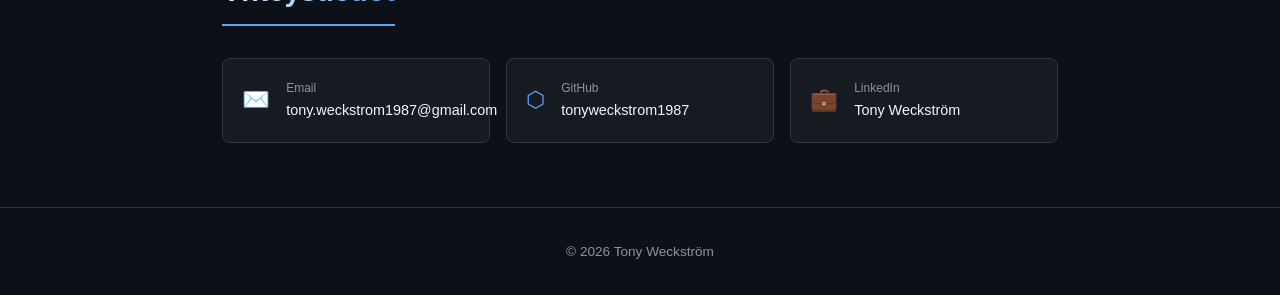
==== commit 7182f06e: "Add 'Introduction to subagents' certificate (2026-08-04)" ====
--- a/index.html
+++ b/index.html
@@ -1,363 +1,368 @@
-<!DOCTYPE html>
-<html lang="fi">
-<head>
-  <meta charset="UTF-8" />
-  <meta name="viewport" content="width=device-width, initial-scale=1.0" />
-  <title>Tony Weckström — Portfolio</title>
-  <link rel="stylesheet" href="style.css" />
-  <script>
-    (function() {
-      if (localStorage.getItem('theme') === 'light') {
-        document.documentElement.setAttribute('data-theme', 'light');
-      }
-    })();
-  </script>
-</head>
-<body>
-
-<!-- NAVIGAATIO -->
-<nav>
-  <div class="nav-logo">TW</div>
-  <ul class="nav-links">
-    <li><a href="#about" data-fi="Tietoa" data-en="About">Tietoa</a></li>
-    <li><a href="#skills" data-fi="Taidot" data-en="Skills">Taidot</a></li>
-    <li><a href="#projects" data-fi="Projektit" data-en="Projects">Projektit</a></li>
-    <li><a href="#experience" data-fi="Kokemus" data-en="Experience">Kokemus</a></li>
-    <li><a href="#contact" data-fi="Yhteystiedot" data-en="Contact">Yhteystiedot</a></li>
-  </ul>
-  <div class="nav-actions">
-    <button class="theme-btn" id="themeBtn" onclick="toggleTheme()" data-fi="Vaihda teema" data-en="Switch theme" data-i18n-attr="aria-label" aria-label="Vaihda teema">🌙</button>
-    <button class="lang-btn" id="langBtn" onclick="toggleLang()">EN</button>
-  </div>
-</nav>
-
-<!-- HERO -->
-<section id="hero">
-  <div class="hero-inner">
-    <div class="hero-text">
-      <p class="hero-greeting" data-fi="Hei, olen" data-en="Hi, I'm">Hei, olen</p>
-      <h1 class="hero-name">Tony Weckström</h1>
-      <p class="hero-title" data-fi="Ohjelmistokehittäjä (opiskelija)" data-en="Software Developer (student)">Ohjelmistokehittäjä (opiskelija)</p>
-      <p class="hero-desc" data-fi="Opiskelen ohjelmistokehittäjäksi Taitotalossa ja suuntaudun web-kehitykseen. Tavoitteenani on IT-insinöörin tutkinto Metropolia AMK:ssa." data-en="I'm studying software development at Taitotalo, focusing on web development. My goal is to become an IT engineer at Metropolia University of Applied Sciences.">
-        Opiskelen ohjelmistokehittäjäksi Taitotalossa ja suuntaudun web-kehitykseen. Tavoitteenani on IT-insinöörin tutkinto Metropolia AMK:ssa.
-      </p>
-      <div class="hero-btns">
-        <a href="#projects" class="btn btn-primary" data-fi="Katso projektit" data-en="See projects">Katso projektit</a>
-        <a href="#contact" class="btn btn-secondary" data-fi="Ota yhteyttä" data-en="Contact me">Ota yhteyttä</a>
-      </div>
-    </div>
-    <div class="hero-img-wrap">
-      <!-- Lisää oma kuva: vaihda "kuva.jpg" oikeaan tiedostonnimeen -->
-      <img src="kuva.png" alt="Tony Weckström" onerror="this.src='https://ui-avatars.com/api/?name=Tony+Weckstrom&background=161b22&color=58a6ff&size=210'" />
-    </div>
-  </div>
-</section>
-
-<!-- TIETOA MINUSTA -->
-<section id="about">
-  <h2 class="section-title" data-fi="Tietoa minusta" data-en="About me">Tietoa minusta</h2>
-  <p class="about-text" data-fi="Olen helsinkiläinen ohjelmistokehittäjäopiskelija Taitotalossa. Hoitoalalta IT-alalle siirtyminen on ollut luonteva askel — molemmissa aloissa korostuu kyky asettua toisen asemaan ja ratkaista ongelmia käytännönläheisesti. Minulla on vahva kokemus vaativissa ympäristöissä työskentelystä ja olen tottunut toimimaan sekä itsenäisesti että tiimissä. Web-kehitys kiinnostaa minua erityisesti, mutta olen avoin myös muille IT-alan mahdollisuuksille. Valmistun ohjelmistokehittäjäksi maaliskuussa 2028 ja tavoitteenani on jatkaa IT-insinööriopintoihin Metropolia AMK:ssa." data-en="I'm a software development student from Helsinki, studying at Taitotalo. Moving from healthcare to IT has been a natural step — both fields require the ability to empathize with others and solve problems practically. I have strong experience working in demanding environments, both independently and in teams. I'm particularly interested in web development, but I'm open to other IT opportunities as well. I will graduate as a software developer in March 2028, with the goal of continuing to a Bachelor's degree in IT engineering at Metropolia UAS.">
-    Olen helsinkiläinen ohjelmistokehittäjäopiskelija Taitotalossa. Hoitoalalta IT-alalle siirtyminen on ollut luonteva askel — molemmissa aloissa korostuu kyky asettua toisen asemaan ja ratkaista ongelmia käytännönläheisesti. Minulla on vahva kokemus vaativissa ympäristöissä työskentelystä ja olen tottunut toimimaan sekä itsenäisesti että tiimissä. Web-kehitys kiinnostaa minua erityisesti, mutta olen avoin myös muille IT-alan mahdollisuuksille. Valmistun ohjelmistokehittäjäksi maaliskuussa 2028 ja tavoitteenani on jatkaa IT-insinööriopintoihin Metropolia AMK:ssa.
-  </p>
-</section>
-
-<!-- TAIDOT -->
-<section id="skills">
-  <h2 class="section-title" data-fi="Taidot" data-en="Skills">Taidot</h2>
-<h3 class="skills-subtitle" style="color: var(--text-dim); font-size:0.9rem; text-transform:uppercase; letter-spacing:1px; margin-bottom:1rem; margin-top:2rem;" data-fi="Ohjelmointitaidot" data-en="Programming Skills">Ohjelmointitaidot</h3>
-  <div class="skills-grid">
-<div class="skills-bg" aria-hidden="true"><svg viewBox="0 0 800 500" xmlns="http://www.w3.org/2000/svg" preserveAspectRatio="xMidYMid slice"><path d="M40,60 C160,20 260,140 180,220 C120,280 40,260 60,340 C80,420 200,400 220,470" fill="none" stroke="#4a4a48" stroke-width="2"/><path d="M760,40 C640,10 560,120 640,200 C700,260 760,240 740,320 C720,400 620,380 600,460" fill="none" stroke="#5c5c58" stroke-width="2"/><path class="rib-pulse" d="M100,480 C220,420 260,300 200,220 C150,150 260,120 340,180 C420,240 520,220 560,140 C600,70 700,60 760,20" fill="none" stroke="#6b6b66" stroke-width="1.5"/><path d="M400,10 C380,90 420,150 380,220 C340,290 400,340 380,410 C365,460 400,480 420,495" fill="none" stroke="#4a4a48" stroke-width="1.5"/><circle cx="180" cy="220" r="5" fill="#5c5c58"/><circle cx="60" cy="340" r="4" fill="#4a4a48"/><circle cx="640" cy="200" r="5" fill="#5c5c58"/><circle cx="600" cy="460" r="4" fill="#4a4a48"/><circle cx="340" cy="180" r="4" fill="#6b6b66"/><circle cx="560" cy="140" r="4" fill="#6b6b66"/><circle cx="380" cy="220" r="4" fill="#4a4a48"/></svg></div>
-        <div class="skill-card">
-      <div class="skill-icon">🌐</div>
-      <div class="skill-name">HTML5</div>
-      <div class="skill-level" data-fi="Perusosaaminen" data-en="Basic">Perusosaaminen</div>
-    </div>
-    <div class="skill-card">
-      <div class="skill-icon">🎨</div>
-      <div class="skill-name">CSS3</div>
-      <div class="skill-level" data-fi="Perusosaaminen" data-en="Basic">Perusosaaminen</div>
-    </div>
-    <div class="skill-card" style="opacity:0.5;">
-      <div class="skill-icon">⚡</div>
-      <div class="skill-name">JavaScript</div>
-      <div class="skill-level" data-fi="Tulossa 2026" data-en="Coming 2026">Tulossa 2026</div>
-    </div>
-    <div class="skill-card" style="opacity:0.5;">
-      <div class="skill-icon">⚛️</div>
-      <div class="skill-name">React</div>
-      <div class="skill-level" data-fi="Tulossa 2027" data-en="Coming 2027">Tulossa 2027</div>
-    </div>
-    <div class="skill-card" style="opacity:0.5;">
-      <div class="skill-icon">🗄️</div>
-      <div class="skill-name">SQL</div>
-      <div class="skill-level" data-fi="Tulossa 2026" data-en="Coming 2026">Tulossa 2026</div>
-    </div>
-    <div class="skill-card" style="opacity:0.5;">
-      <div class="skill-icon">🐍</div>
-      <div class="skill-name">Node.js</div>
-      <div class="skill-level" data-fi="Tulossa 2027" data-en="Coming 2027">Tulossa 2027</div>
-    </div>
-    </div>
-    <h3 class="skills-subtitle" style="color: var(--text-dim); font-size:0.9rem; text-transform:uppercase; letter-spacing:1px; margin-bottom:1rem; margin-top:2rem;" data-fi="AI-työkalut" data-en="AI Tools">AI-työkalut</h3>
-    <div class="skills-grid">
-          <!-- SERTIFIKAATIT -->
-          <a class="skill-card" href="sertifikaatit/certificate-a698esz4y628-1783322215.pdf" target="_blank" rel="noopener" style="text-decoration:none; display:block;">
-                    <div class="skill-icon">🤖</div>
-                    <div class="skill-name">Claude 101</div>
-                    <div class="skill-level" data-fi="Sertifikaatti" data-en="Certificate">Sertifikaatti</div>
-          </a>
-          <a class="skill-card" href="sertifikaatit/certificate-brd8xfefhvpg-1783330182.pdf" target="_blank" rel="noopener" style="text-decoration:none; display:block;">
-                    <div class="skill-icon">🧩</div>
-                    <div class="skill-name">Claude Platform 101</div>
-                    <div class="skill-level" data-fi="Sertifikaatti" data-en="Certificate">Sertifikaatti</div>
-          </a>
-          <a class="skill-card" href="sertifikaatit/certificate-qa9hvncv7yzr-1783338481.pdf" target="_blank" rel="noopener" style="text-decoration:none; display:block;">
-                    <div class="skill-icon">🤝</div>
-                    <div class="skill-name">Claude Cowork</div>
-                    <div class="skill-level" data-fi="Sertifikaatti" data-en="Certificate">Sertifikaatti</div>
-          </a>
-          <a class="skill-card" href="sertifikaatit/certificate-vv8nocwrz93u-1783358573.pdf" target="_blank" rel="noopener" style="text-decoration:none; display:block;">
-                    <div class="skill-icon">🧭</div>
-                    <div class="skill-name">AI Fluency: Framework &amp; Foundations</div>
-                    <div class="skill-level" data-fi="Sertifikaatti" data-en="Certificate">Sertifikaatti</div>
-          </a>
-          <a class="skill-card" href="sertifikaatit/certificate-5obtnbxsoqhy-1783423392.pdf" target="_blank" rel="noopener" style="text-decoration:none; display:block;">
-                    <div class="skill-icon">🛠️</div>
-                    <div class="skill-name">Introduction to Agent Skills</div>
-                    <div class="skill-level" data-fi="Sertifikaatti" data-en="Certificate">Sertifikaatti</div>
-          </a>
-          <a class="skill-card" href="sertifikaatit/certificate-g6xyrex5qnom-1783424560.pdf" target="_blank" rel="noopener" style="text-decoration:none; display:block;">
-                    <div class="skill-icon">💻</div>
-                    <div class="skill-name">Claude Code 101</div>
-                    <div class="skill-level" data-fi="Sertifikaatti" data-en="Certificate">Sertifikaatti</div>
-          </a>
-          <a class="skill-card" href="sertifikaatit/certificate-sab7dhkry7vw-1783434409.pdf" target="_blank" rel="noopener" style="text-decoration:none; display:block;">
-                    <div class="skill-icon">⚡</div>
-                    <div class="skill-name">Claude Code in Action</div>
-                    <div class="skill-level" data-fi="Sertifikaatti" data-en="Certificate">Sertifikaatti</div>
-          </a>
-          <a class="skill-card" href="sertifikaatit/tu54k26qg0gelementsofai.pdf" target="_blank" rel="noopener" style="text-decoration:none; display:block;">
-                    <div class="skill-icon">🧠</div>
-                    <div class="skill-name">Elements of AI</div>
-                    <div class="skill-level" data-fi="Sertifikaatti" data-en="Certificate">Sertifikaatti</div>
-          </a>
-          <a class="skill-card" href="sertifikaatit/certificate-ttn3zdsszti2-1785260188.pdf" target="_blank" rel="noopener" style="text-decoration:none; display:block;">
-                    <div class="skill-icon">🔌</div>
-                    <div class="skill-name">Claude with the Anthropic API</div>
-                    <div class="skill-level" data-fi="Sertifikaatti" data-en="Certificate">Sertifikaatti</div>
-          </a>
-          <a class="skill-card" href="sertifikaatit/certificate-dd3ydq6v6tu2-1785308077.pdf" target="_blank" rel="noopener" style="text-decoration:none; display:block;">
-                    <div class="skill-icon">🔗</div>
-                    <div class="skill-name">Introduction to Model Context Protocol</div>
-                    <div class="skill-level" data-fi="Sertifikaatti" data-en="Certificate">Sertifikaatti</div>
-          </a>
-          <a class="skill-card" href="sertifikaatit/certificate-7rs68s993vda-1785315835.pdf" target="_blank" rel="noopener" style="text-decoration:none; display:block;">
-                    <div class="skill-icon">🎓</div>
-                    <div class="skill-name">AI Fluency for Educators</div>
-                    <div class="skill-level" data-fi="Sertifikaatti" data-en="Certificate">Sertifikaatti</div>
-          </a>
-          <a class="skill-card" href="sertifikaatit/certificate-6s7sc5q2mceb-1785322243.pdf" target="_blank" rel="noopener" style="text-decoration:none; display:block;">
-                    <div class="skill-icon">🧭</div>
-                    <div class="skill-name">AI Fluency for Students</div>
-                    <div class="skill-level" data-fi="Sertifikaatti" data-en="Certificate">Sertifikaatti</div>
-          </a>
-          <a class="skill-card" href="sertifikaatit/certificate-uxxv6yoma875-1785386953.pdf" target="_blank" rel="noopener" style="text-decoration:none; display:block;">
-                    <div class="skill-icon">🧩</div>
-                    <div class="skill-name">Model Context Protocol: Advanced Topics</div>
-                    <div class="skill-level" data-fi="Sertifikaatti" data-en="Certificate">Sertifikaatti</div>
-          </a>
-          <a class="skill-card" href="https://www.skills.google/public_profiles/ea14969b-5873-410e-9d3e-10557c3f1659/badges/26109695" target="_blank" rel="noopener" style="text-decoration:none; display:block;">
-                    <div class="skill-icon">✨</div>
-                    <div class="skill-name">Introduction to Generative AI (Google)</div>
-                    <div class="skill-level" data-fi="Sertifikaatti" data-en="Certificate">Sertifikaatti</div>
-          </a>
-          <a class="skill-card" href="https://www.skills.google/public_profiles/ea14969b-5873-410e-9d3e-10557c3f1659/badges/26112289" target="_blank" rel="noopener" style="text-decoration:none; display:block;">
-                    <div class="skill-icon">🧠</div>
-                    <div class="skill-name">Introduction to Large Language Models (Google)</div>
-                    <div class="skill-level" data-fi="Sertifikaatti" data-en="Certificate">Sertifikaatti</div>
-          </a>
-          <a class="skill-card" href="https://www.skills.google/public_profiles/ea14969b-5873-410e-9d3e-10557c3f1659/badges/26114198" target="_blank" rel="noopener" style="text-decoration:none; display:block;">
-                    <div class="skill-icon">⚖️</div>
-                    <div class="skill-name">Introduction to Responsible AI (Google)</div>
-                    <div class="skill-level" data-fi="Sertifikaatti" data-en="Certificate">Sertifikaatti</div>
-          </a>
-          <a class="skill-card" href="https://www.skills.google/public_profiles/ea14969b-5873-410e-9d3e-10557c3f1659/badges/26192446" target="_blank" rel="noopener" style="text-decoration:none; display:block;">
-                    <div class="skill-icon">🎯</div>
-                    <div class="skill-name">Prompt Design in Agent Platform (Google)</div>
-                    <div class="skill-level" data-fi="Sertifikaatti" data-en="Certificate">Sertifikaatti</div>
-          </a>
-          <a class="skill-card" href="sertifikaatit/certificate-yks5obk38vmp-1785750298.pdf" target="_blank" rel="noopener" style="text-decoration:none; display:block;">
-                    <div class="skill-icon">☁️</div>
-                    <div class="skill-name">Claude with Google Vertex AI</div>
-                    <div class="skill-level" data-fi="Sertifikaatti" data-en="Certificate">Sertifikaatti</div>
-          </a>
-          <a class="skill-card" href="sertifikaatit/certificate-5c7464qjx8xi-1785828670.pdf" target="_blank" rel="noopener" style="text-decoration:none; display:block;">
-                    <div class="skill-icon">🍎</div>
-                    <div class="skill-name">Teaching the AI Fluency Framework</div>
-                    <div class="skill-level" data-fi="Sertifikaatti" data-en="Certificate">Sertifikaatti</div>
-          </a>
-          <a class="skill-card" href="sertifikaatit/certificate-zn3qmqfox6ov-1785838199.pdf" target="_blank" rel="noopener" style="text-decoration:none; display:block;">
-                    <div class="skill-icon">🤲</div>
-                    <div class="skill-name">AI Fluency for Nonprofits</div>
-                    <div class="skill-level" data-fi="Sertifikaatti" data-en="Certificate">Sertifikaatti</div>
-          </a>
-  </div>
-</section>
-
-<!-- PROJEKTIT -->
-<section id="projects">
-  <h2 class="section-title" data-fi="Projektit" data-en="Projects">Projektit</h2>
-  <div class="projects-grid">
-    <div class="project-card">
-      <div class="project-title" data-fi="Avaruusportfolio" data-en="Space Portfolio">Avaruusportfolio</div>
-      <p class="project-desc" data-fi="Avaruusteemainen henkilökohtainen verkkosivusto. Video-tausta, animoitu navigointi ja responsiivinen rakenne." data-en="Space-themed personal website. Video background, animated navigation and responsive layout.">
-        Avaruusteemainen henkilökohtainen verkkosivusto. Video-tausta, animoitu navigointi ja responsiivinen rakenne.
-      </p>
-      <div class="project-tags">
-        <span class="tag">HTML</span>
-        <span class="tag">CSS</span>
-      </div>
-      <div class="project-links">
-        <a href="https://github.com/tonyweckstrom1987" target="_blank">⬡ GitHub</a>
-      </div>
-    </div>
-    <div class="project-card" style="opacity:0.5; border-style: dashed;">
-      <div class="project-title" data-fi="Lisää projekteja tulossa..." data-en="More projects coming...">Lisää projekteja tulossa...</div>
-      <p class="project-desc" data-fi="JavaScript, React, SQL ja paljon muuta — 2026-2027" data-en="JavaScript, React, SQL and much more — 2026-2027">
-        JavaScript, React, SQL ja paljon muuta — 2026-2027
-      </p>
-    </div>
-  </div>
-</section>
-
-<!-- KOKEMUS -->
-<section id="experience">
-  <h2 class="section-title" data-fi="Kokemus" data-en="Experience">Kokemus</h2>
-
-  <h3 style="color: var(--text-dim); font-size:0.9rem; text-transform:uppercase; letter-spacing:1px; margin-bottom:1.5rem;" data-fi="Koulutus" data-en="Education">Koulutus</h3>
-
-  <div class="edu-card">
-    <div>
-      <div class="edu-name" data-fi="Ohjelmistokehittäjä" data-en="Software Developer">Ohjelmistokehittäjä</div>
-      <div class="edu-school">Taitotalo</div>
-    </div>
-    <div class="edu-year">2026 → 2028</div>
-  </div>
-  <div class="edu-card">
-    <div>
-      <div class="edu-name" data-fi="Lähihoitaja" data-en="Practical Nurse">Lähihoitaja</div>
-      <div class="edu-school">Suomen diakoniaopisto</div>
-    </div>
-    <div class="edu-year">2015</div>
-  </div>
-  <div class="edu-card" style="margin-bottom:2.5rem;">
-    <div>
-      <div class="edu-name" data-fi="Hoiva-avustaja" data-en="Care Assistant">Hoiva-avustaja</div>
-      <div class="edu-school">Amiedu</div>
-    </div>
-    <div class="edu-year">2013</div>
-  </div>
-
-  <h3 style="color: var(--text-dim); font-size:0.9rem; text-transform:uppercase; letter-spacing:1px; margin-bottom:1.5rem;" data-fi="Työkokemus" data-en="Work Experience">Työkokemus</h3>
-
-  <div class="timeline">
-    <div class="timeline-item">
-      <div class="timeline-date">2016 – 2024</div>
-      <div class="timeline-title" data-fi="Kehitysvammaisohjaaja" data-en="Disability Support Worker">Kehitysvammaisohjaaja</div>
-      <div class="timeline-company">SEURE</div>
-      <p class="timeline-desc" data-fi="Työskentely useissa kaupungin ryhmäkodeissa. Lääkintävastaavan tehtävät, vuorotyö, vaativien asiakkaiden kanssa toimiminen." data-en="Working in multiple city group homes. Medication responsibilities, shift work, supporting clients with complex needs.">
-        Työskentely useissa kaupungin ryhmäkodeissa. Lääkintävastaavan tehtävät, vuorotyö, vaativien asiakkaiden kanssa toimiminen.
-      </p>
-    </div>
-    <div class="timeline-item">
-      <div class="timeline-date">2013 – 2015</div>
-      <div class="timeline-title" data-fi="Hoiva-avustaja / Opiskelija" data-en="Care Assistant / Student">Hoiva-avustaja / Opiskelija</div>
-      <div class="timeline-company">Rinnekoti-säätiö</div>
-      <p class="timeline-desc" data-fi="Tuntityöntekijänä aloittaminen, lähihoitajaopinnot työn ohessa oppisopimuksella." data-en="Started as a hourly worker, completed practical nurse studies alongside work via apprenticeship.">
-        Tuntityöntekijänä aloittaminen, lähihoitajaopinnot työn ohessa oppisopimuksella.
-      </p>
-    </div>
-    <div class="timeline-item">
-      <div class="timeline-date">2016 – 2024</div>
-      <div class="timeline-title" data-fi="Omaishoitaja" data-en="Family Carer">Omaishoitaja</div>
-      <div class="timeline-company"></div>
-      <p class="timeline-desc" data-fi="Omaishoitajana toiminen työn ohessa veljelle, jolla on kehitysvamma ja autistiset piirteet." data-en="Acting as a family carer alongside work for a brother with intellectual disability and autistic traits.">
-        Omaishoitajana toiminen työn ohessa veljelle, jolla on kehitysvamma ja autistiset piirteet.
-      </p>
-    </div>
-  </div>
-</section>
-
-<!-- YHTEYSTIEDOT -->
-<section id="contact">
-  <h2 class="section-title" data-fi="Yhteystiedot" data-en="Contact">Yhteystiedot</h2>
-  <div class="contact-grid">
-    <a href="mailto:tony.weckstrom1987@gmail.com" class="contact-card">
-      <span class="contact-icon">✉️</span>
-      <div>
-        <div class="contact-label">Email</div>
-        <div class="contact-value">tony.weckstrom1987@gmail.com</div>
-      </div>
-    </a>
-    <a href="https://github.com/tonyweckstrom1987" target="_blank" class="contact-card">
-      <span class="contact-icon">⬡</span>
-      <div>
-        <div class="contact-label">GitHub</div>
-        <div class="contact-value">tonyweckstrom1987</div>
-      </div>
-    </a>
-    <a href="https://www.linkedin.com/in/tony-weckstrom-2a182418b/" target="_blank" class="contact-card">
-      <span class="contact-icon">💼</span>
-      <div>
-        <div class="contact-label">LinkedIn</div>
-        <div class="contact-value">Tony Weckström</div>
-      </div>
-    </a>
-  </div>
-</section>
-
-<!-- FOOTER -->
-<footer>
-  <p>© 2026 Tony Weckström</p>
-</footer>
-
-<script>
-  let currentLang = 'fi';
-
-  function toggleLang() {
-    currentLang = currentLang === 'fi' ? 'en' : 'fi';
-    document.getElementById('langBtn').textContent = currentLang === 'fi' ? 'EN' : 'FI';
-    document.documentElement.lang = currentLang;
-
-    document.querySelectorAll('[data-fi]').forEach(el => {
-      const value = el.getAttribute('data-' + currentLang);
-      const targetAttr = el.getAttribute('data-i18n-attr');
-      if (targetAttr) {
-        el.setAttribute(targetAttr, value);
-      } else {
-        el.textContent = value;
-      }
-    });
-  }
-
-  function applyThemeIcon(theme) {
-    document.getElementById('themeBtn').textContent = theme === 'light' ? '☀️' : '🌙';
-  }
-
-  function toggleTheme() {
-    const isLight = document.documentElement.getAttribute('data-theme') === 'light';
-    const newTheme = isLight ? 'dark' : 'light';
-    if (newTheme === 'light') {
-      document.documentElement.setAttribute('data-theme', 'light');
-    } else {
-      document.documentElement.removeAttribute('data-theme');
-    }
-    localStorage.setItem('theme', newTheme);
-    applyThemeIcon(newTheme);
-  }
-
-  applyThemeIcon(document.documentElement.getAttribute('data-theme') === 'light' ? 'light' : 'dark');
-</script>
-
-</body>
-</html>
+<!DOCTYPE html>
+<html lang="fi">
+<head>
+  <meta charset="UTF-8" />
+  <meta name="viewport" content="width=device-width, initial-scale=1.0" />
+  <title>Tony Weckström — Portfolio</title>
+  <link rel="stylesheet" href="style.css" />
+  <script>
+    (function() {
+      if (localStorage.getItem('theme') === 'light') {
+        document.documentElement.setAttribute('data-theme', 'light');
+      }
+    })();
+  </script>
+</head>
+<body>
+
+<!-- NAVIGAATIO -->
+<nav>
+  <div class="nav-logo">TW</div>
+  <ul class="nav-links">
+    <li><a href="#about" data-fi="Tietoa" data-en="About">Tietoa</a></li>
+    <li><a href="#skills" data-fi="Taidot" data-en="Skills">Taidot</a></li>
+    <li><a href="#projects" data-fi="Projektit" data-en="Projects">Projektit</a></li>
+    <li><a href="#experience" data-fi="Kokemus" data-en="Experience">Kokemus</a></li>
+    <li><a href="#contact" data-fi="Yhteystiedot" data-en="Contact">Yhteystiedot</a></li>
+  </ul>
+  <div class="nav-actions">
+    <button class="theme-btn" id="themeBtn" onclick="toggleTheme()" data-fi="Vaihda teema" data-en="Switch theme" data-i18n-attr="aria-label" aria-label="Vaihda teema">🌙</button>
+    <button class="lang-btn" id="langBtn" onclick="toggleLang()">EN</button>
+  </div>
+</nav>
+
+<!-- HERO -->
+<section id="hero">
+  <div class="hero-inner">
+    <div class="hero-text">
+      <p class="hero-greeting" data-fi="Hei, olen" data-en="Hi, I'm">Hei, olen</p>
+      <h1 class="hero-name">Tony Weckström</h1>
+      <p class="hero-title" data-fi="Ohjelmistokehittäjä (opiskelija)" data-en="Software Developer (student)">Ohjelmistokehittäjä (opiskelija)</p>
+      <p class="hero-desc" data-fi="Opiskelen ohjelmistokehittäjäksi Taitotalossa ja suuntaudun web-kehitykseen. Tavoitteenani on IT-insinöörin tutkinto Metropolia AMK:ssa." data-en="I'm studying software development at Taitotalo, focusing on web development. My goal is to become an IT engineer at Metropolia University of Applied Sciences.">
+        Opiskelen ohjelmistokehittäjäksi Taitotalossa ja suuntaudun web-kehitykseen. Tavoitteenani on IT-insinöörin tutkinto Metropolia AMK:ssa.
+      </p>
+      <div class="hero-btns">
+        <a href="#projects" class="btn btn-primary" data-fi="Katso projektit" data-en="See projects">Katso projektit</a>
+        <a href="#contact" class="btn btn-secondary" data-fi="Ota yhteyttä" data-en="Contact me">Ota yhteyttä</a>
+      </div>
+    </div>
+    <div class="hero-img-wrap">
+      <!-- Lisää oma kuva: vaihda "kuva.jpg" oikeaan tiedostonnimeen -->
+      <img src="kuva.png" alt="Tony Weckström" onerror="this.src='https://ui-avatars.com/api/?name=Tony+Weckstrom&background=161b22&color=58a6ff&size=210'" />
+    </div>
+  </div>
+</section>
+
+<!-- TIETOA MINUSTA -->
+<section id="about">
+  <h2 class="section-title" data-fi="Tietoa minusta" data-en="About me">Tietoa minusta</h2>
+  <p class="about-text" data-fi="Olen helsinkiläinen ohjelmistokehittäjäopiskelija Taitotalossa. Hoitoalalta IT-alalle siirtyminen on ollut luonteva askel — molemmissa aloissa korostuu kyky asettua toisen asemaan ja ratkaista ongelmia käytännönläheisesti. Minulla on vahva kokemus vaativissa ympäristöissä työskentelystä ja olen tottunut toimimaan sekä itsenäisesti että tiimissä. Web-kehitys kiinnostaa minua erityisesti, mutta olen avoin myös muille IT-alan mahdollisuuksille. Valmistun ohjelmistokehittäjäksi maaliskuussa 2028 ja tavoitteenani on jatkaa IT-insinööriopintoihin Metropolia AMK:ssa." data-en="I'm a software development student from Helsinki, studying at Taitotalo. Moving from healthcare to IT has been a natural step — both fields require the ability to empathize with others and solve problems practically. I have strong experience working in demanding environments, both independently and in teams. I'm particularly interested in web development, but I'm open to other IT opportunities as well. I will graduate as a software developer in March 2028, with the goal of continuing to a Bachelor's degree in IT engineering at Metropolia UAS.">
+    Olen helsinkiläinen ohjelmistokehittäjäopiskelija Taitotalossa. Hoitoalalta IT-alalle siirtyminen on ollut luonteva askel — molemmissa aloissa korostuu kyky asettua toisen asemaan ja ratkaista ongelmia käytännönläheisesti. Minulla on vahva kokemus vaativissa ympäristöissä työskentelystä ja olen tottunut toimimaan sekä itsenäisesti että tiimissä. Web-kehitys kiinnostaa minua erityisesti, mutta olen avoin myös muille IT-alan mahdollisuuksille. Valmistun ohjelmistokehittäjäksi maaliskuussa 2028 ja tavoitteenani on jatkaa IT-insinööriopintoihin Metropolia AMK:ssa.
+  </p>
+</section>
+
+<!-- TAIDOT -->
+<section id="skills">
+  <h2 class="section-title" data-fi="Taidot" data-en="Skills">Taidot</h2>
+<h3 class="skills-subtitle" style="color: var(--text-dim); font-size:0.9rem; text-transform:uppercase; letter-spacing:1px; margin-bottom:1rem; margin-top:2rem;" data-fi="Ohjelmointitaidot" data-en="Programming Skills">Ohjelmointitaidot</h3>
+  <div class="skills-grid">
+<div class="skills-bg" aria-hidden="true"><svg viewBox="0 0 800 500" xmlns="http://www.w3.org/2000/svg" preserveAspectRatio="xMidYMid slice"><path d="M40,60 C160,20 260,140 180,220 C120,280 40,260 60,340 C80,420 200,400 220,470" fill="none" stroke="#4a4a48" stroke-width="2"/><path d="M760,40 C640,10 560,120 640,200 C700,260 760,240 740,320 C720,400 620,380 600,460" fill="none" stroke="#5c5c58" stroke-width="2"/><path class="rib-pulse" d="M100,480 C220,420 260,300 200,220 C150,150 260,120 340,180 C420,240 520,220 560,140 C600,70 700,60 760,20" fill="none" stroke="#6b6b66" stroke-width="1.5"/><path d="M400,10 C380,90 420,150 380,220 C340,290 400,340 380,410 C365,460 400,480 420,495" fill="none" stroke="#4a4a48" stroke-width="1.5"/><circle cx="180" cy="220" r="5" fill="#5c5c58"/><circle cx="60" cy="340" r="4" fill="#4a4a48"/><circle cx="640" cy="200" r="5" fill="#5c5c58"/><circle cx="600" cy="460" r="4" fill="#4a4a48"/><circle cx="340" cy="180" r="4" fill="#6b6b66"/><circle cx="560" cy="140" r="4" fill="#6b6b66"/><circle cx="380" cy="220" r="4" fill="#4a4a48"/></svg></div>
+        <div class="skill-card">
+      <div class="skill-icon">🌐</div>
+      <div class="skill-name">HTML5</div>
+      <div class="skill-level" data-fi="Perusosaaminen" data-en="Basic">Perusosaaminen</div>
+    </div>
+    <div class="skill-card">
+      <div class="skill-icon">🎨</div>
+      <div class="skill-name">CSS3</div>
+      <div class="skill-level" data-fi="Perusosaaminen" data-en="Basic">Perusosaaminen</div>
+    </div>
+    <div class="skill-card" style="opacity:0.5;">
+      <div class="skill-icon">⚡</div>
+      <div class="skill-name">JavaScript</div>
+      <div class="skill-level" data-fi="Tulossa 2026" data-en="Coming 2026">Tulossa 2026</div>
+    </div>
+    <div class="skill-card" style="opacity:0.5;">
+      <div class="skill-icon">⚛️</div>
+      <div class="skill-name">React</div>
+      <div class="skill-level" data-fi="Tulossa 2027" data-en="Coming 2027">Tulossa 2027</div>
+    </div>
+    <div class="skill-card" style="opacity:0.5;">
+      <div class="skill-icon">🗄️</div>
+      <div class="skill-name">SQL</div>
+      <div class="skill-level" data-fi="Tulossa 2026" data-en="Coming 2026">Tulossa 2026</div>
+    </div>
+    <div class="skill-card" style="opacity:0.5;">
+      <div class="skill-icon">🐍</div>
+      <div class="skill-name">Node.js</div>
+      <div class="skill-level" data-fi="Tulossa 2027" data-en="Coming 2027">Tulossa 2027</div>
+    </div>
+    </div>
+    <h3 class="skills-subtitle" style="color: var(--text-dim); font-size:0.9rem; text-transform:uppercase; letter-spacing:1px; margin-bottom:1rem; margin-top:2rem;" data-fi="AI-työkalut" data-en="AI Tools">AI-työkalut</h3>
+    <div class="skills-grid">
+          <!-- SERTIFIKAATIT -->
+          <a class="skill-card" href="sertifikaatit/certificate-a698esz4y628-1783322215.pdf" target="_blank" rel="noopener" style="text-decoration:none; display:block;">
+                    <div class="skill-icon">🤖</div>
+                    <div class="skill-name">Claude 101</div>
+                    <div class="skill-level" data-fi="Sertifikaatti" data-en="Certificate">Sertifikaatti</div>
+          </a>
+          <a class="skill-card" href="sertifikaatit/certificate-brd8xfefhvpg-1783330182.pdf" target="_blank" rel="noopener" style="text-decoration:none; display:block;">
+                    <div class="skill-icon">🧩</div>
+                    <div class="skill-name">Claude Platform 101</div>
+                    <div class="skill-level" data-fi="Sertifikaatti" data-en="Certificate">Sertifikaatti</div>
+          </a>
+          <a class="skill-card" href="sertifikaatit/certificate-qa9hvncv7yzr-1783338481.pdf" target="_blank" rel="noopener" style="text-decoration:none; display:block;">
+                    <div class="skill-icon">🤝</div>
+                    <div class="skill-name">Claude Cowork</div>
+                    <div class="skill-level" data-fi="Sertifikaatti" data-en="Certificate">Sertifikaatti</div>
+          </a>
+          <a class="skill-card" href="sertifikaatit/certificate-vv8nocwrz93u-1783358573.pdf" target="_blank" rel="noopener" style="text-decoration:none; display:block;">
+                    <div class="skill-icon">🧭</div>
+                    <div class="skill-name">AI Fluency: Framework &amp; Foundations</div>
+                    <div class="skill-level" data-fi="Sertifikaatti" data-en="Certificate">Sertifikaatti</div>
+          </a>
+          <a class="skill-card" href="sertifikaatit/certificate-5obtnbxsoqhy-1783423392.pdf" target="_blank" rel="noopener" style="text-decoration:none; display:block;">
+                    <div class="skill-icon">🛠️</div>
+                    <div class="skill-name">Introduction to Agent Skills</div>
+                    <div class="skill-level" data-fi="Sertifikaatti" data-en="Certificate">Sertifikaatti</div>
+          </a>
+          <a class="skill-card" href="sertifikaatit/certificate-g6xyrex5qnom-1783424560.pdf" target="_blank" rel="noopener" style="text-decoration:none; display:block;">
+                    <div class="skill-icon">💻</div>
+                    <div class="skill-name">Claude Code 101</div>
+                    <div class="skill-level" data-fi="Sertifikaatti" data-en="Certificate">Sertifikaatti</div>
+          </a>
+          <a class="skill-card" href="sertifikaatit/certificate-sab7dhkry7vw-1783434409.pdf" target="_blank" rel="noopener" style="text-decoration:none; display:block;">
+                    <div class="skill-icon">⚡</div>
+                    <div class="skill-name">Claude Code in Action</div>
+                    <div class="skill-level" data-fi="Sertifikaatti" data-en="Certificate">Sertifikaatti</div>
+          </a>
+          <a class="skill-card" href="sertifikaatit/tu54k26qg0gelementsofai.pdf" target="_blank" rel="noopener" style="text-decoration:none; display:block;">
+                    <div class="skill-icon">🧠</div>
+                    <div class="skill-name">Elements of AI</div>
+                    <div class="skill-level" data-fi="Sertifikaatti" data-en="Certificate">Sertifikaatti</div>
+          </a>
+          <a class="skill-card" href="sertifikaatit/certificate-ttn3zdsszti2-1785260188.pdf" target="_blank" rel="noopener" style="text-decoration:none; display:block;">
+                    <div class="skill-icon">🔌</div>
+                    <div class="skill-name">Claude with the Anthropic API</div>
+                    <div class="skill-level" data-fi="Sertifikaatti" data-en="Certificate">Sertifikaatti</div>
+          </a>
+          <a class="skill-card" href="sertifikaatit/certificate-dd3ydq6v6tu2-1785308077.pdf" target="_blank" rel="noopener" style="text-decoration:none; display:block;">
+                    <div class="skill-icon">🔗</div>
+                    <div class="skill-name">Introduction to Model Context Protocol</div>
+                    <div class="skill-level" data-fi="Sertifikaatti" data-en="Certificate">Sertifikaatti</div>
+          </a>
+          <a class="skill-card" href="sertifikaatit/certificate-7rs68s993vda-1785315835.pdf" target="_blank" rel="noopener" style="text-decoration:none; display:block;">
+                    <div class="skill-icon">🎓</div>
+                    <div class="skill-name">AI Fluency for Educators</div>
+                    <div class="skill-level" data-fi="Sertifikaatti" data-en="Certificate">Sertifikaatti</div>
+          </a>
+          <a class="skill-card" href="sertifikaatit/certificate-6s7sc5q2mceb-1785322243.pdf" target="_blank" rel="noopener" style="text-decoration:none; display:block;">
+                    <div class="skill-icon">🧭</div>
+                    <div class="skill-name">AI Fluency for Students</div>
+                    <div class="skill-level" data-fi="Sertifikaatti" data-en="Certificate">Sertifikaatti</div>
+          </a>
+          <a class="skill-card" href="sertifikaatit/certificate-uxxv6yoma875-1785386953.pdf" target="_blank" rel="noopener" style="text-decoration:none; display:block;">
+                    <div class="skill-icon">🧩</div>
+                    <div class="skill-name">Model Context Protocol: Advanced Topics</div>
+                    <div class="skill-level" data-fi="Sertifikaatti" data-en="Certificate">Sertifikaatti</div>
+          </a>
+          <a class="skill-card" href="https://www.skills.google/public_profiles/ea14969b-5873-410e-9d3e-10557c3f1659/badges/26109695" target="_blank" rel="noopener" style="text-decoration:none; display:block;">
+                    <div class="skill-icon">✨</div>
+                    <div class="skill-name">Introduction to Generative AI (Google)</div>
+                    <div class="skill-level" data-fi="Sertifikaatti" data-en="Certificate">Sertifikaatti</div>
+          </a>
+          <a class="skill-card" href="https://www.skills.google/public_profiles/ea14969b-5873-410e-9d3e-10557c3f1659/badges/26112289" target="_blank" rel="noopener" style="text-decoration:none; display:block;">
+                    <div class="skill-icon">🧠</div>
+                    <div class="skill-name">Introduction to Large Language Models (Google)</div>
+                    <div class="skill-level" data-fi="Sertifikaatti" data-en="Certificate">Sertifikaatti</div>
+          </a>
+          <a class="skill-card" href="https://www.skills.google/public_profiles/ea14969b-5873-410e-9d3e-10557c3f1659/badges/26114198" target="_blank" rel="noopener" style="text-decoration:none; display:block;">
+                    <div class="skill-icon">⚖️</div>
+                    <div class="skill-name">Introduction to Responsible AI (Google)</div>
+                    <div class="skill-level" data-fi="Sertifikaatti" data-en="Certificate">Sertifikaatti</div>
+          </a>
+          <a class="skill-card" href="https://www.skills.google/public_profiles/ea14969b-5873-410e-9d3e-10557c3f1659/badges/26192446" target="_blank" rel="noopener" style="text-decoration:none; display:block;">
+                    <div class="skill-icon">🎯</div>
+                    <div class="skill-name">Prompt Design in Agent Platform (Google)</div>
+                    <div class="skill-level" data-fi="Sertifikaatti" data-en="Certificate">Sertifikaatti</div>
+          </a>
+          <a class="skill-card" href="sertifikaatit/certificate-yks5obk38vmp-1785750298.pdf" target="_blank" rel="noopener" style="text-decoration:none; display:block;">
+                    <div class="skill-icon">☁️</div>
+                    <div class="skill-name">Claude with Google Vertex AI</div>
+                    <div class="skill-level" data-fi="Sertifikaatti" data-en="Certificate">Sertifikaatti</div>
+          </a>
+          <a class="skill-card" href="sertifikaatit/certificate-5c7464qjx8xi-1785828670.pdf" target="_blank" rel="noopener" style="text-decoration:none; display:block;">
+                    <div class="skill-icon">🍎</div>
+                    <div class="skill-name">Teaching the AI Fluency Framework</div>
+                    <div class="skill-level" data-fi="Sertifikaatti" data-en="Certificate">Sertifikaatti</div>
+          </a>
+          <a class="skill-card" href="sertifikaatit/certificate-zn3qmqfox6ov-1785838199.pdf" target="_blank" rel="noopener" style="text-decoration:none; display:block;">
+                    <div class="skill-icon">🤲</div>
+                    <div class="skill-name">AI Fluency for Nonprofits</div>
+                    <div class="skill-level" data-fi="Sertifikaatti" data-en="Certificate">Sertifikaatti</div>
+          </a>
+          <a class="skill-card" href="sertifikaatit/certificate-ek7xxu7coegg-1785841068.pdf" target="_blank" rel="noopener" style="text-decoration:none; display:block;">
+                    <div class="skill-icon">🤖</div>
+                    <div class="skill-name">Introduction to subagents</div>
+                    <div class="skill-level" data-fi="Sertifikaatti" data-en="Certificate">Sertifikaatti</div>
+          </a>
+  </div>
+</section>
+
+<!-- PROJEKTIT -->
+<section id="projects">
+  <h2 class="section-title" data-fi="Projektit" data-en="Projects">Projektit</h2>
+  <div class="projects-grid">
+    <div class="project-card">
+      <div class="project-title" data-fi="Avaruusportfolio" data-en="Space Portfolio">Avaruusportfolio</div>
+      <p class="project-desc" data-fi="Avaruusteemainen henkilökohtainen verkkosivusto. Video-tausta, animoitu navigointi ja responsiivinen rakenne." data-en="Space-themed personal website. Video background, animated navigation and responsive layout.">
+        Avaruusteemainen henkilökohtainen verkkosivusto. Video-tausta, animoitu navigointi ja responsiivinen rakenne.
+      </p>
+      <div class="project-tags">
+        <span class="tag">HTML</span>
+        <span class="tag">CSS</span>
+      </div>
+      <div class="project-links">
+        <a href="https://github.com/tonyweckstrom1987" target="_blank">⬡ GitHub</a>
+      </div>
+    </div>
+    <div class="project-card" style="opacity:0.5; border-style: dashed;">
+      <div class="project-title" data-fi="Lisää projekteja tulossa..." data-en="More projects coming...">Lisää projekteja tulossa...</div>
+      <p class="project-desc" data-fi="JavaScript, React, SQL ja paljon muuta — 2026-2027" data-en="JavaScript, React, SQL and much more — 2026-2027">
+        JavaScript, React, SQL ja paljon muuta — 2026-2027
+      </p>
+    </div>
+  </div>
+</section>
+
+<!-- KOKEMUS -->
+<section id="experience">
+  <h2 class="section-title" data-fi="Kokemus" data-en="Experience">Kokemus</h2>
+
+  <h3 style="color: var(--text-dim); font-size:0.9rem; text-transform:uppercase; letter-spacing:1px; margin-bottom:1.5rem;" data-fi="Koulutus" data-en="Education">Koulutus</h3>
+
+  <div class="edu-card">
+    <div>
+      <div class="edu-name" data-fi="Ohjelmistokehittäjä" data-en="Software Developer">Ohjelmistokehittäjä</div>
+      <div class="edu-school">Taitotalo</div>
+    </div>
+    <div class="edu-year">2026 → 2028</div>
+  </div>
+  <div class="edu-card">
+    <div>
+      <div class="edu-name" data-fi="Lähihoitaja" data-en="Practical Nurse">Lähihoitaja</div>
+      <div class="edu-school">Suomen diakoniaopisto</div>
+    </div>
+    <div class="edu-year">2015</div>
+  </div>
+  <div class="edu-card" style="margin-bottom:2.5rem;">
+    <div>
+      <div class="edu-name" data-fi="Hoiva-avustaja" data-en="Care Assistant">Hoiva-avustaja</div>
+      <div class="edu-school">Amiedu</div>
+    </div>
+    <div class="edu-year">2013</div>
+  </div>
+
+  <h3 style="color: var(--text-dim); font-size:0.9rem; text-transform:uppercase; letter-spacing:1px; margin-bottom:1.5rem;" data-fi="Työkokemus" data-en="Work Experience">Työkokemus</h3>
+
+  <div class="timeline">
+    <div class="timeline-item">
+      <div class="timeline-date">2016 – 2024</div>
+      <div class="timeline-title" data-fi="Kehitysvammaisohjaaja" data-en="Disability Support Worker">Kehitysvammaisohjaaja</div>
+      <div class="timeline-company">SEURE</div>
+      <p class="timeline-desc" data-fi="Työskentely useissa kaupungin ryhmäkodeissa. Lääkintävastaavan tehtävät, vuorotyö, vaativien asiakkaiden kanssa toimiminen." data-en="Working in multiple city group homes. Medication responsibilities, shift work, supporting clients with complex needs.">
+        Työskentely useissa kaupungin ryhmäkodeissa. Lääkintävastaavan tehtävät, vuorotyö, vaativien asiakkaiden kanssa toimiminen.
+      </p>
+    </div>
+    <div class="timeline-item">
+      <div class="timeline-date">2013 – 2015</div>
+      <div class="timeline-title" data-fi="Hoiva-avustaja / Opiskelija" data-en="Care Assistant / Student">Hoiva-avustaja / Opiskelija</div>
+      <div class="timeline-company">Rinnekoti-säätiö</div>
+      <p class="timeline-desc" data-fi="Tuntityöntekijänä aloittaminen, lähihoitajaopinnot työn ohessa oppisopimuksella." data-en="Started as a hourly worker, completed practical nurse studies alongside work via apprenticeship.">
+        Tuntityöntekijänä aloittaminen, lähihoitajaopinnot työn ohessa oppisopimuksella.
+      </p>
+    </div>
+    <div class="timeline-item">
+      <div class="timeline-date">2016 – 2024</div>
+      <div class="timeline-title" data-fi="Omaishoitaja" data-en="Family Carer">Omaishoitaja</div>
+      <div class="timeline-company"></div>
+      <p class="timeline-desc" data-fi="Omaishoitajana toiminen työn ohessa veljelle, jolla on kehitysvamma ja autistiset piirteet." data-en="Acting as a family carer alongside work for a brother with intellectual disability and autistic traits.">
+        Omaishoitajana toiminen työn ohessa veljelle, jolla on kehitysvamma ja autistiset piirteet.
+      </p>
+    </div>
+  </div>
+</section>
+
+<!-- YHTEYSTIEDOT -->
+<section id="contact">
+  <h2 class="section-title" data-fi="Yhteystiedot" data-en="Contact">Yhteystiedot</h2>
+  <div class="contact-grid">
+    <a href="mailto:tony.weckstrom1987@gmail.com" class="contact-card">
+      <span class="contact-icon">✉️</span>
+      <div>
+        <div class="contact-label">Email</div>
+        <div class="contact-value">tony.weckstrom1987@gmail.com</div>
+      </div>
+    </a>
+    <a href="https://github.com/tonyweckstrom1987" target="_blank" class="contact-card">
+      <span class="contact-icon">⬡</span>
+      <div>
+        <div class="contact-label">GitHub</div>
+        <div class="contact-value">tonyweckstrom1987</div>
+      </div>
+    </a>
+    <a href="https://www.linkedin.com/in/tony-weckstrom-2a182418b/" target="_blank" class="contact-card">
+      <span class="contact-icon">💼</span>
+      <div>
+        <div class="contact-label">LinkedIn</div>
+        <div class="contact-value">Tony Weckström</div>
+      </div>
+    </a>
+  </div>
+</section>
+
+<!-- FOOTER -->
+<footer>
+  <p>© 2026 Tony Weckström</p>
+</footer>
+
+<script>
+  let currentLang = 'fi';
+
+  function toggleLang() {
+    currentLang = currentLang === 'fi' ? 'en' : 'fi';
+    document.getElementById('langBtn').textContent = currentLang === 'fi' ? 'EN' : 'FI';
+    document.documentElement.lang = currentLang;
+
+    document.querySelectorAll('[data-fi]').forEach(el => {
+      const value = el.getAttribute('data-' + currentLang);
+      const targetAttr = el.getAttribute('data-i18n-attr');
+      if (targetAttr) {
+        el.setAttribute(targetAttr, value);
+      } else {
+        el.textContent = value;
+      }
+    });
+  }
+
+  function applyThemeIcon(theme) {
+    document.getElementById('themeBtn').textContent = theme === 'light' ? '☀️' : '🌙';
+  }
+
+  function toggleTheme() {
+    const isLight = document.documentElement.getAttribute('data-theme') === 'light';
+    const newTheme = isLight ? 'dark' : 'light';
+    if (newTheme === 'light') {
+      document.documentElement.setAttribute('data-theme', 'light');
+    } else {
+      document.documentElement.removeAttribute('data-theme');
+    }
+    localStorage.setItem('theme', newTheme);
+    applyThemeIcon(newTheme);
+  }
+
+  applyThemeIcon(document.documentElement.getAttribute('data-theme') === 'light' ? 'light' : 'dark');
+</script>
+
+</body>
+</html>
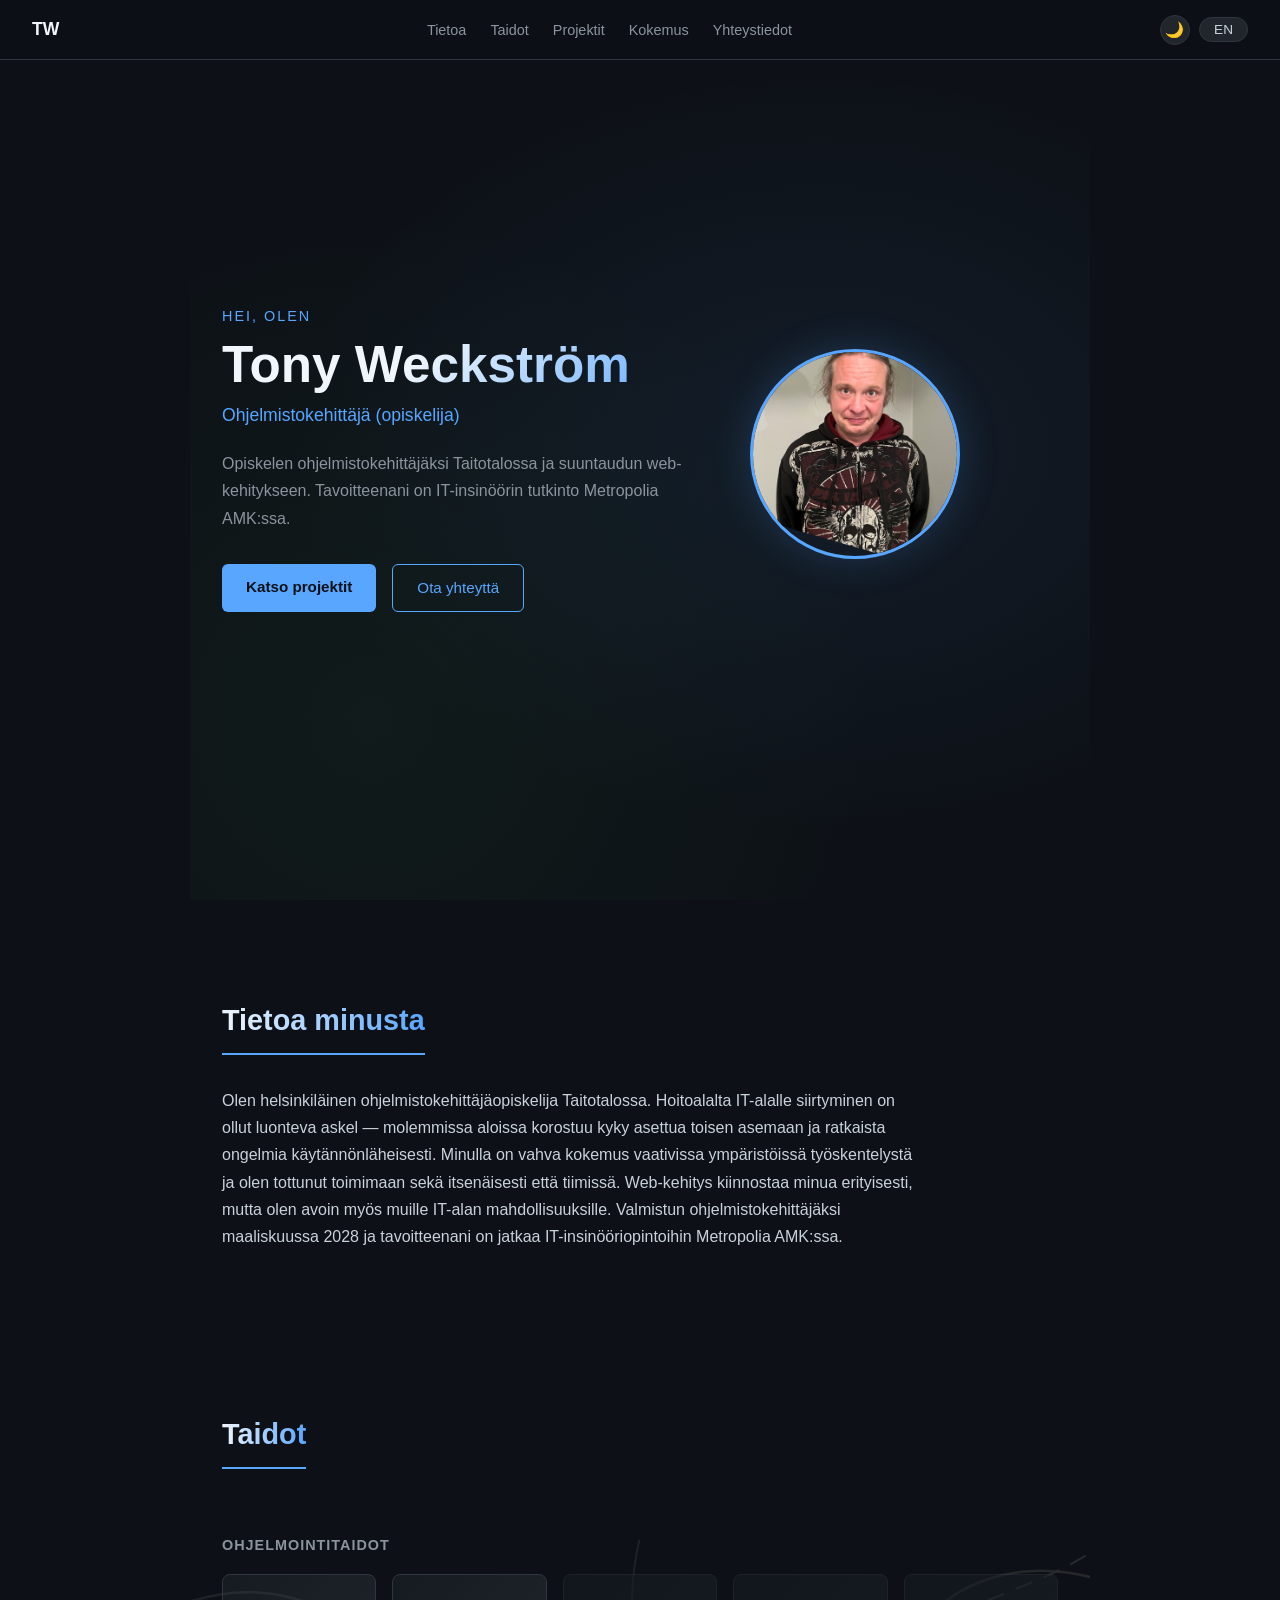
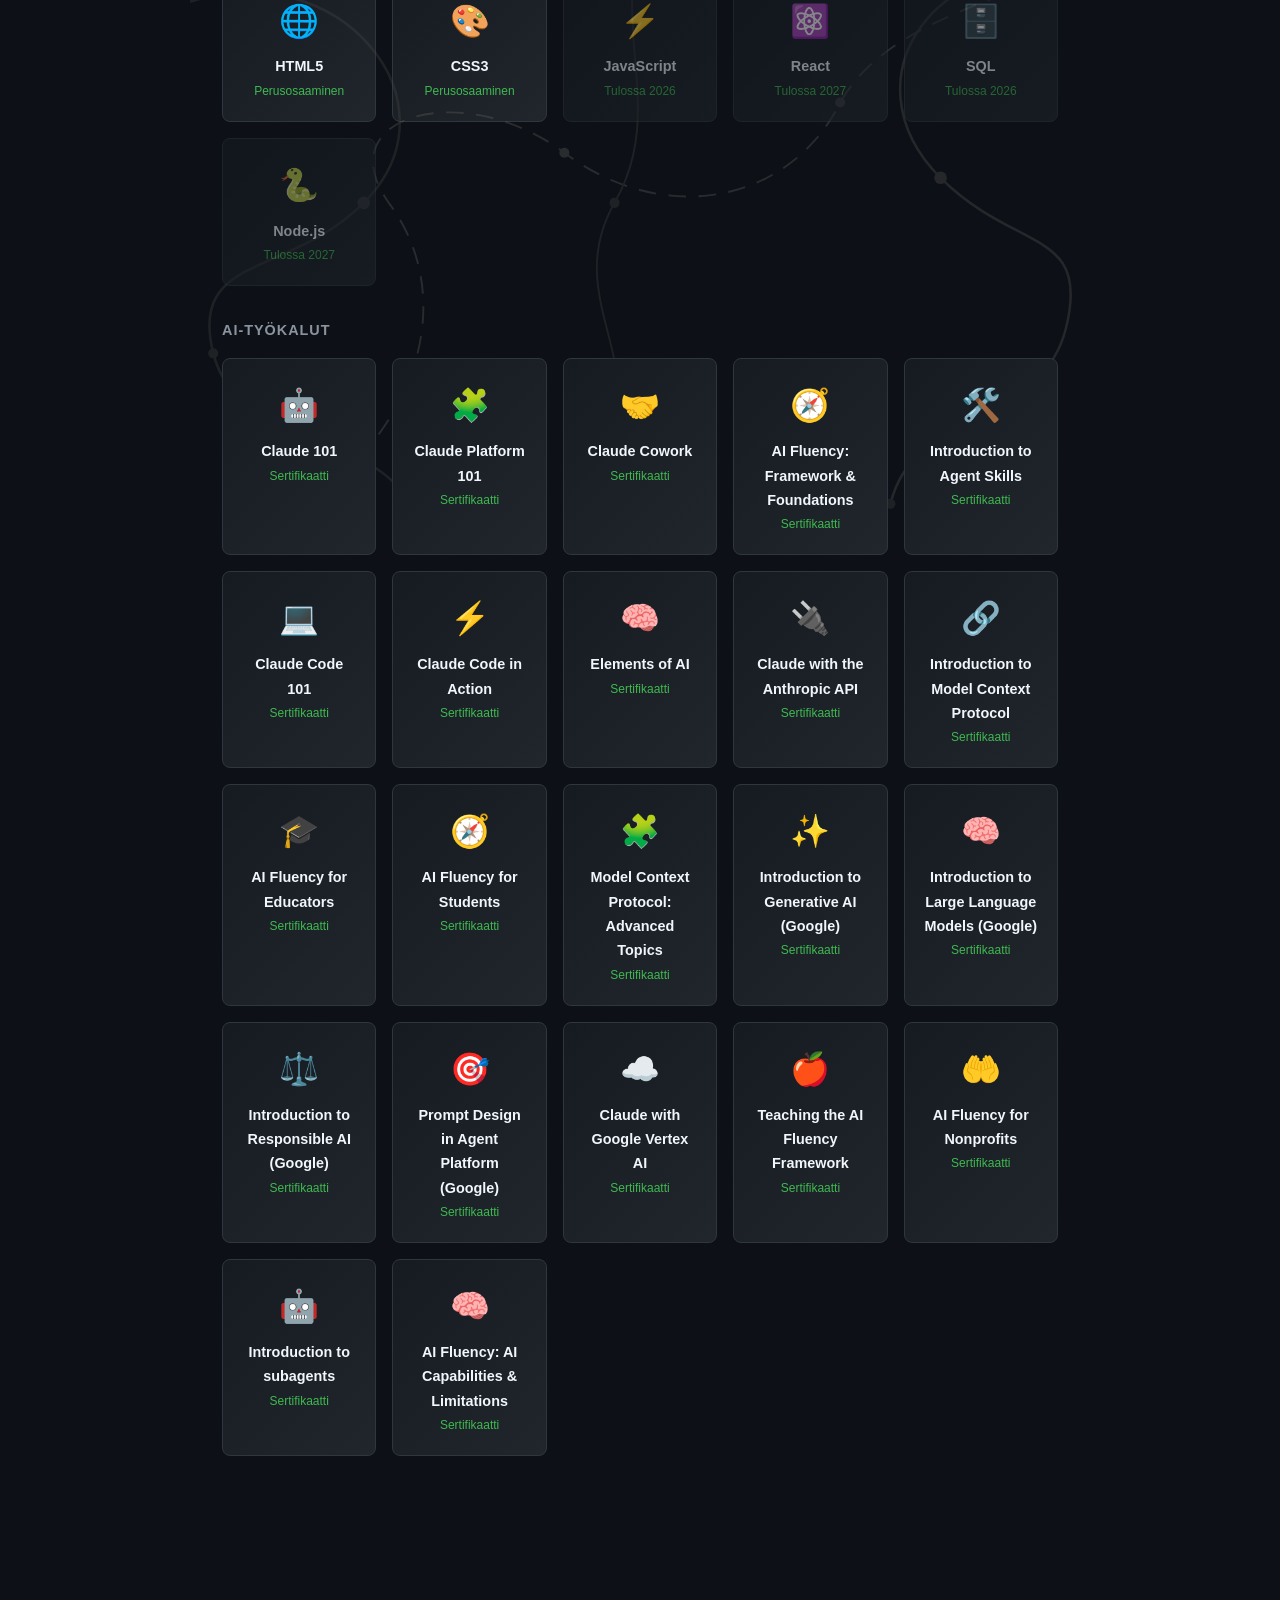
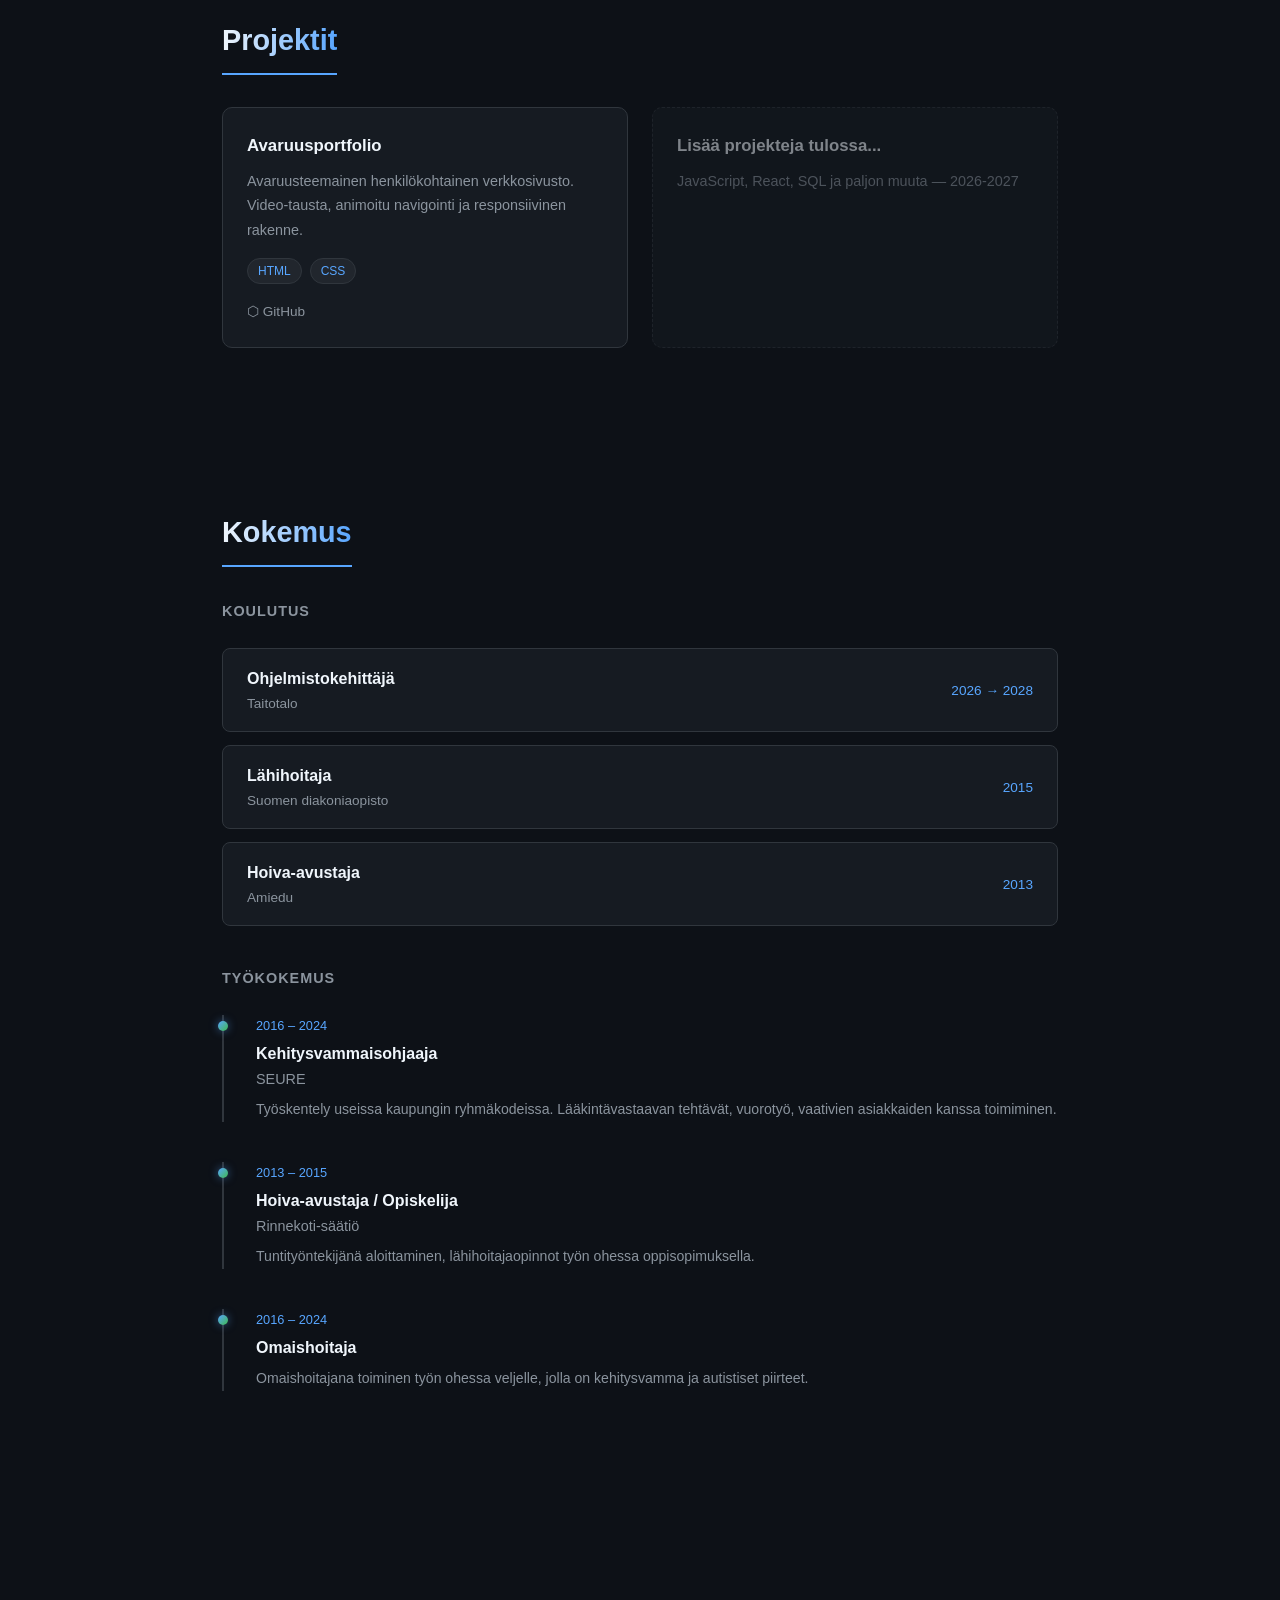
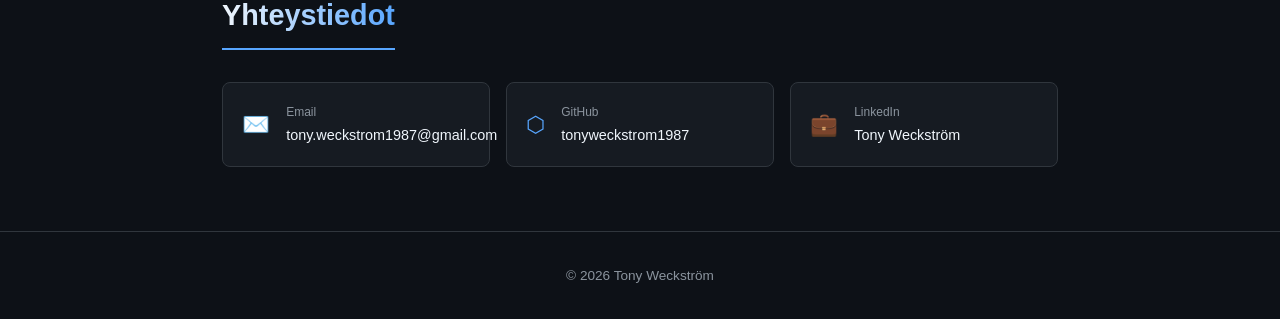
==== commit 38249cac: "Lisaa AI Fluency: AI Capabilities & Limitations -sertifikaatti" ====
--- a/index.html
+++ b/index.html
@@ -206,6 +206,11 @@
                     <div class="skill-name">Introduction to subagents</div>
                     <div class="skill-level" data-fi="Sertifikaatti" data-en="Certificate">Sertifikaatti</div>
           </a>
+          <a class="skill-card" href="sertifikaatit/certificate-dk2q42ajcb9f-1785914225.pdf" target="_blank" rel="noopener" style="text-decoration:none; display:block;">
+                    <div class="skill-icon">🧠</div>
+                    <div class="skill-name">AI Fluency: AI Capabilities &amp; Limitations</div>
+                    <div class="skill-level" data-fi="Sertifikaatti" data-en="Certificate">Sertifikaatti</div>
+          </a>
   </div>
 </section>
 
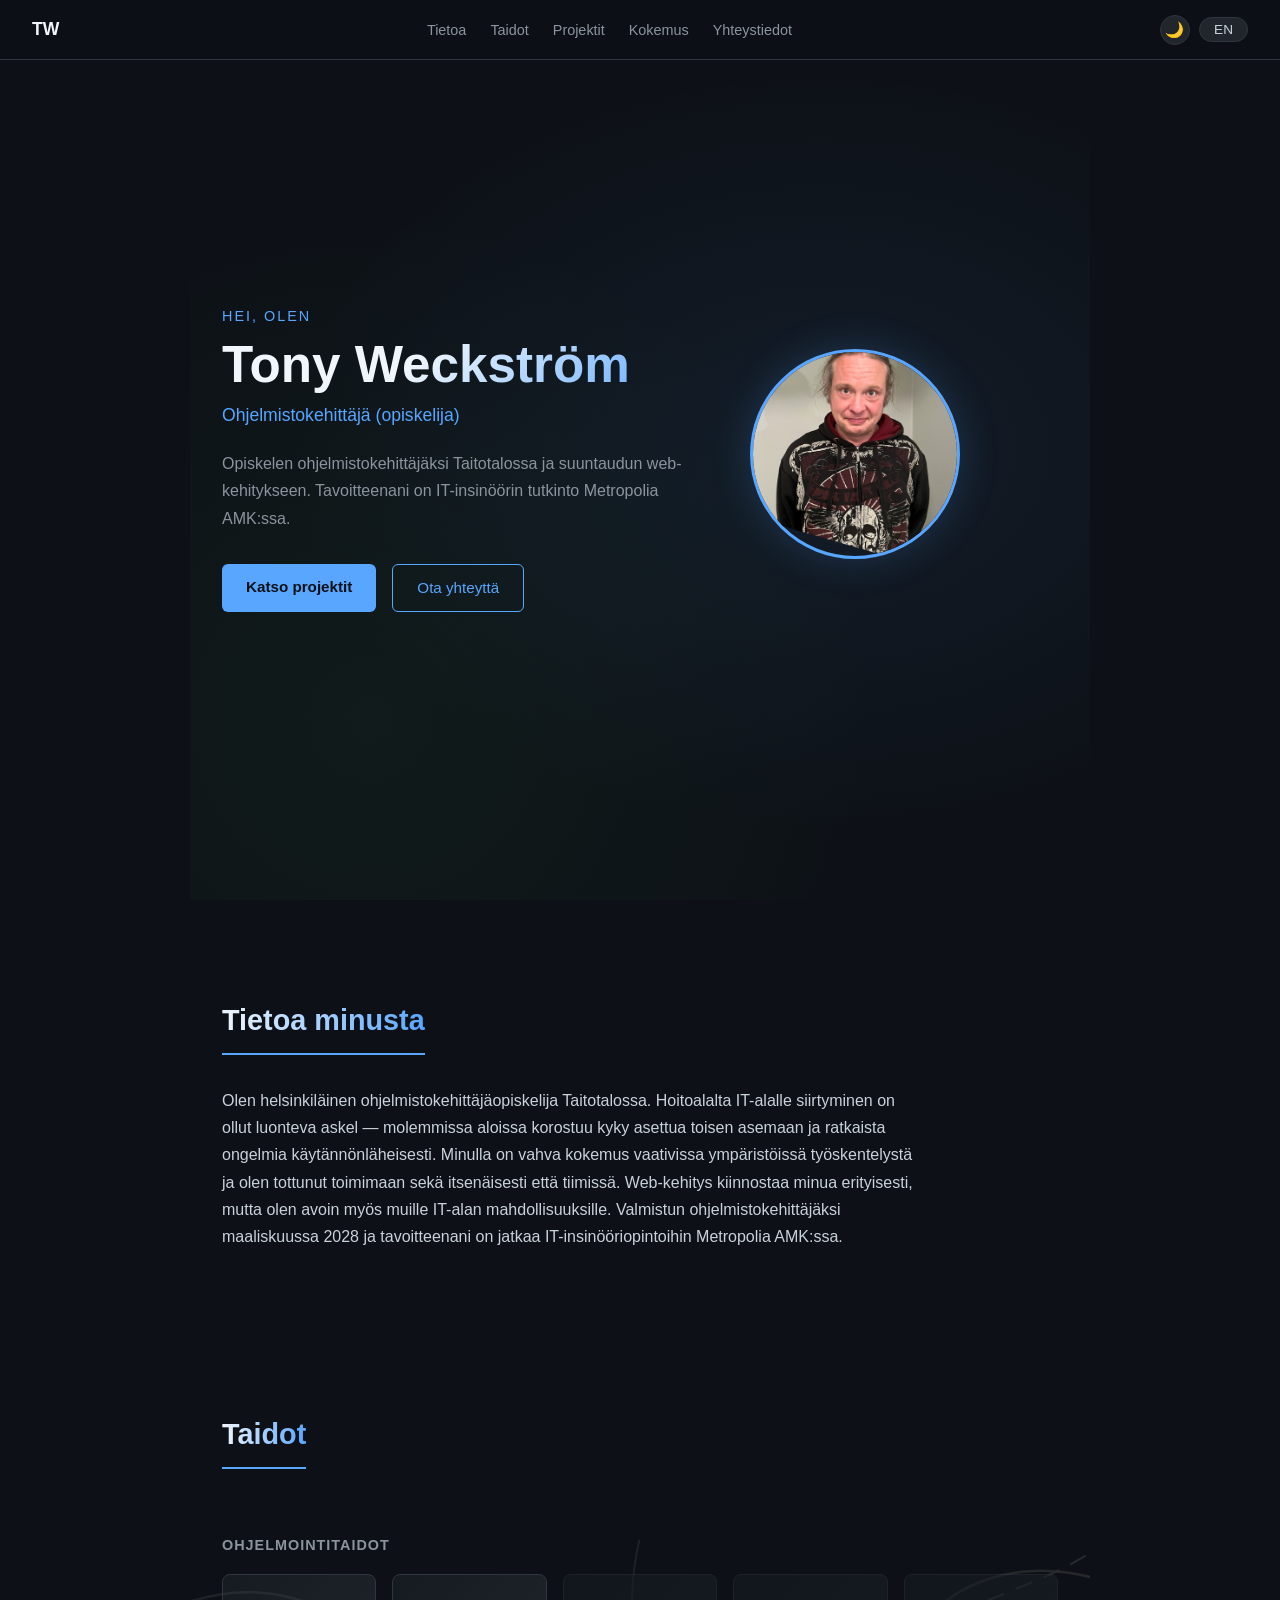
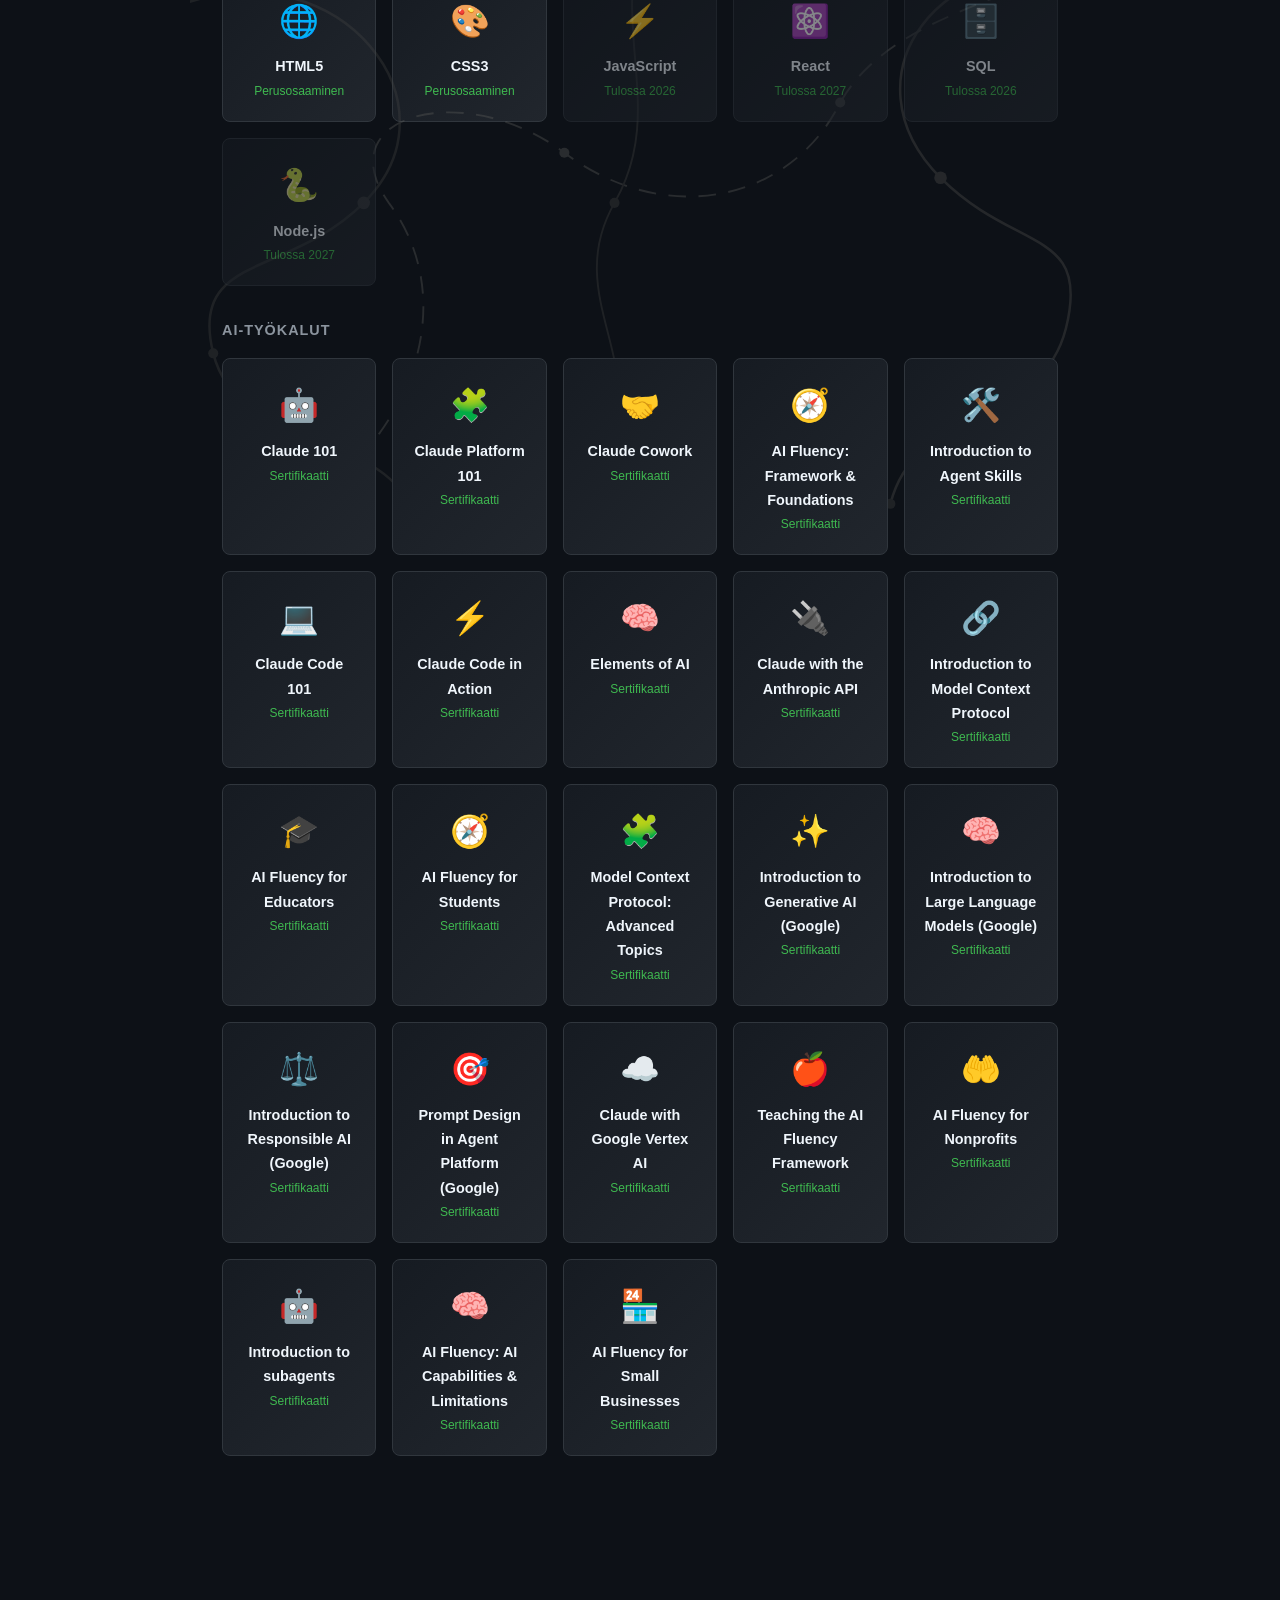
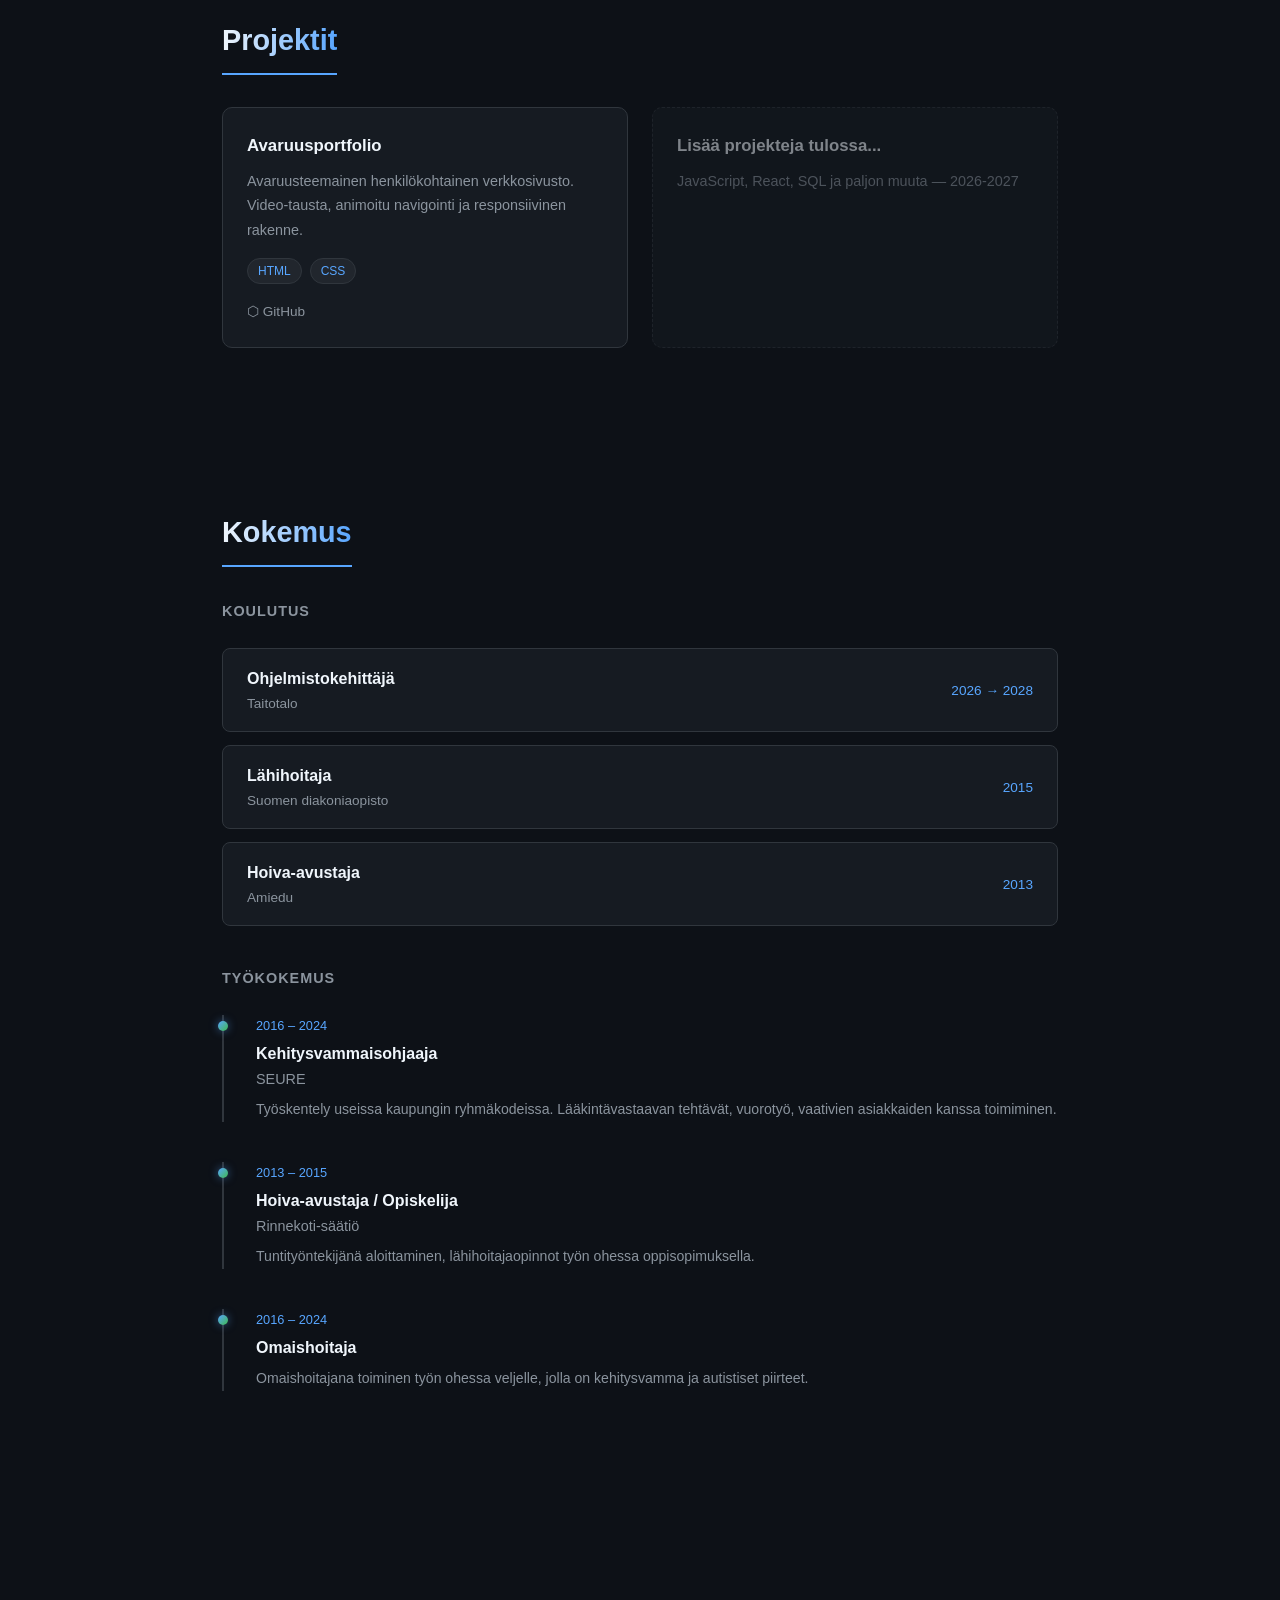
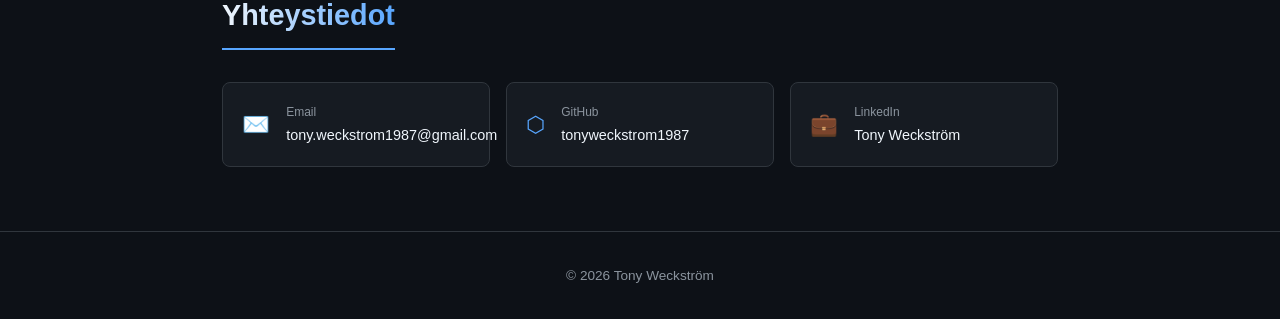
==== commit 4774ecc9: "Add 'AI Fluency for Small Businesses' certificate (2026-08-07)" ====
--- a/index.html
+++ b/index.html
@@ -211,6 +211,11 @@
                     <div class="skill-name">AI Fluency: AI Capabilities &amp; Limitations</div>
                     <div class="skill-level" data-fi="Sertifikaatti" data-en="Certificate">Sertifikaatti</div>
           </a>
+          <a class="skill-card" href="sertifikaatit/certificate-bin5q3f9q9a6-1786110556.pdf" target="_blank" rel="noopener" style="text-decoration:none; display:block;">
+                    <div class="skill-icon">🏪</div>
+                    <div class="skill-name">AI Fluency for Small Businesses</div>
+                    <div class="skill-level" data-fi="Sertifikaatti" data-en="Certificate">Sertifikaatti</div>
+          </a>
   </div>
 </section>
 
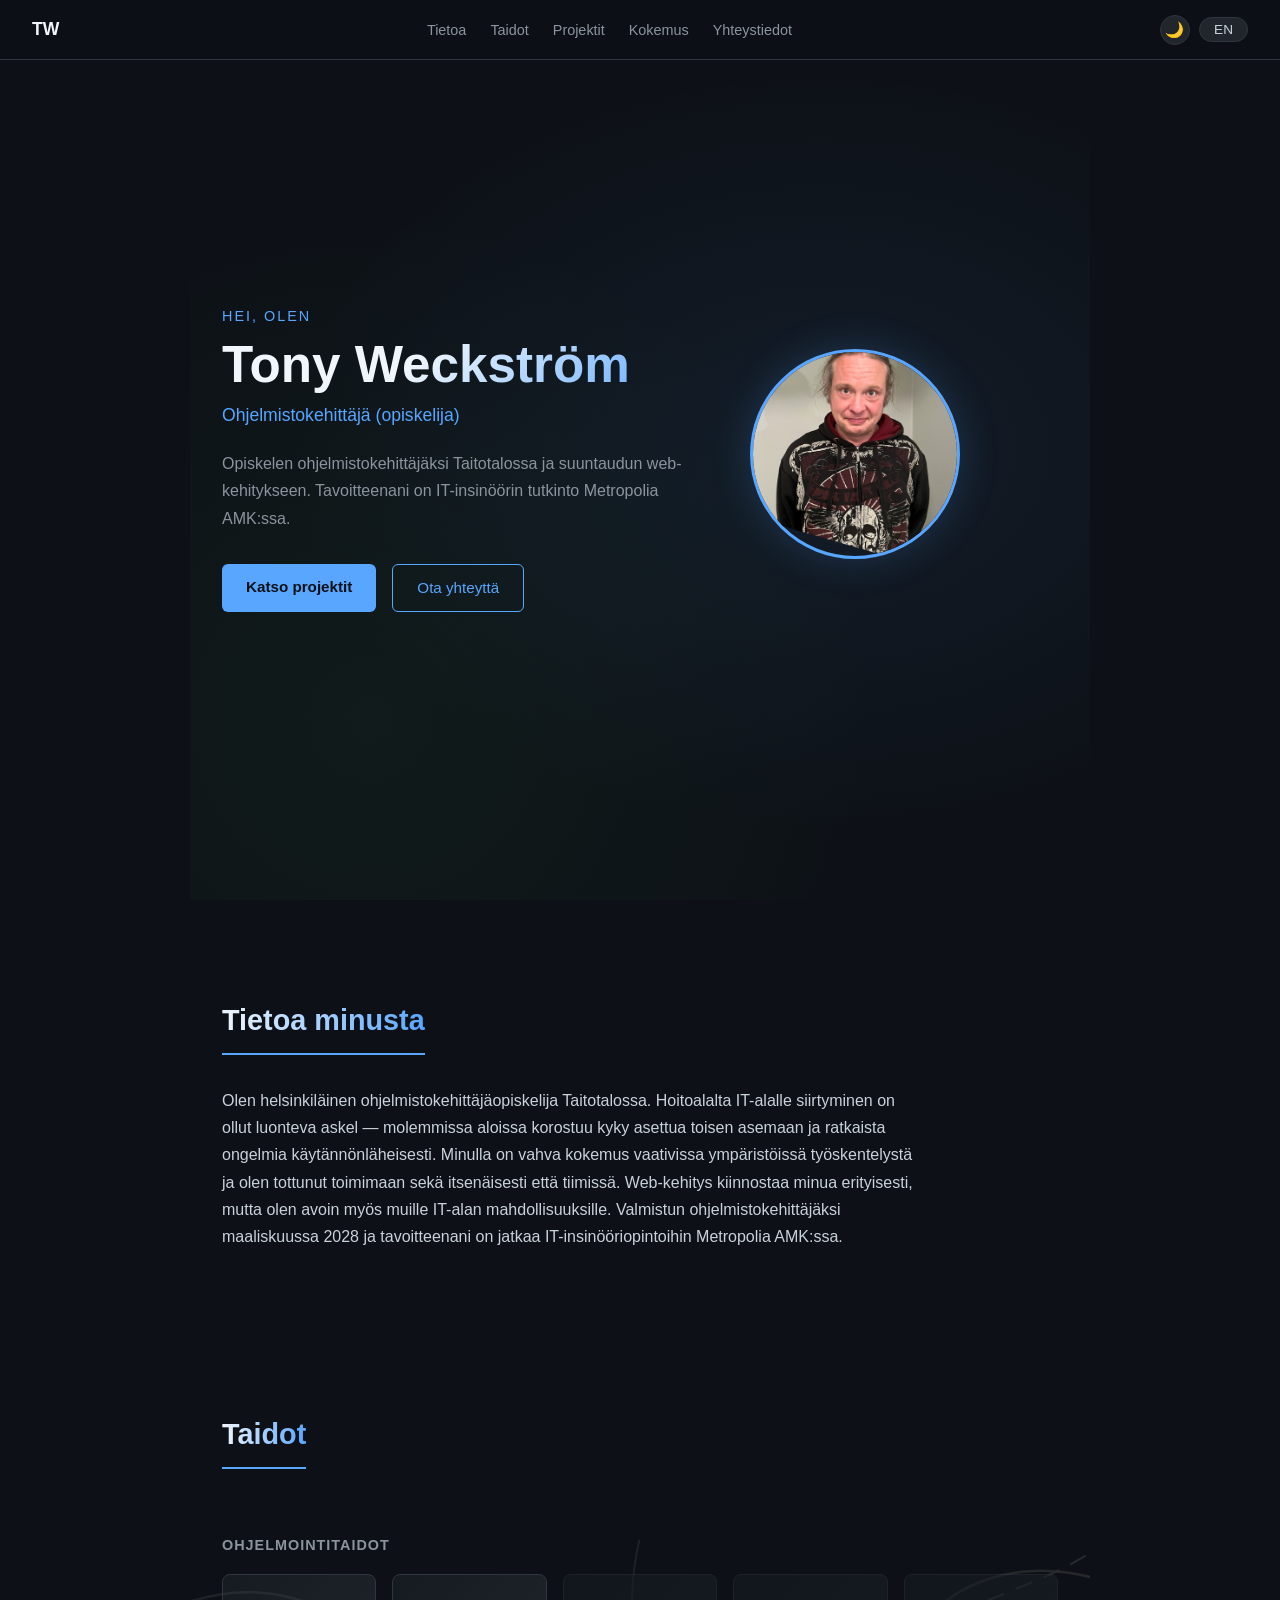
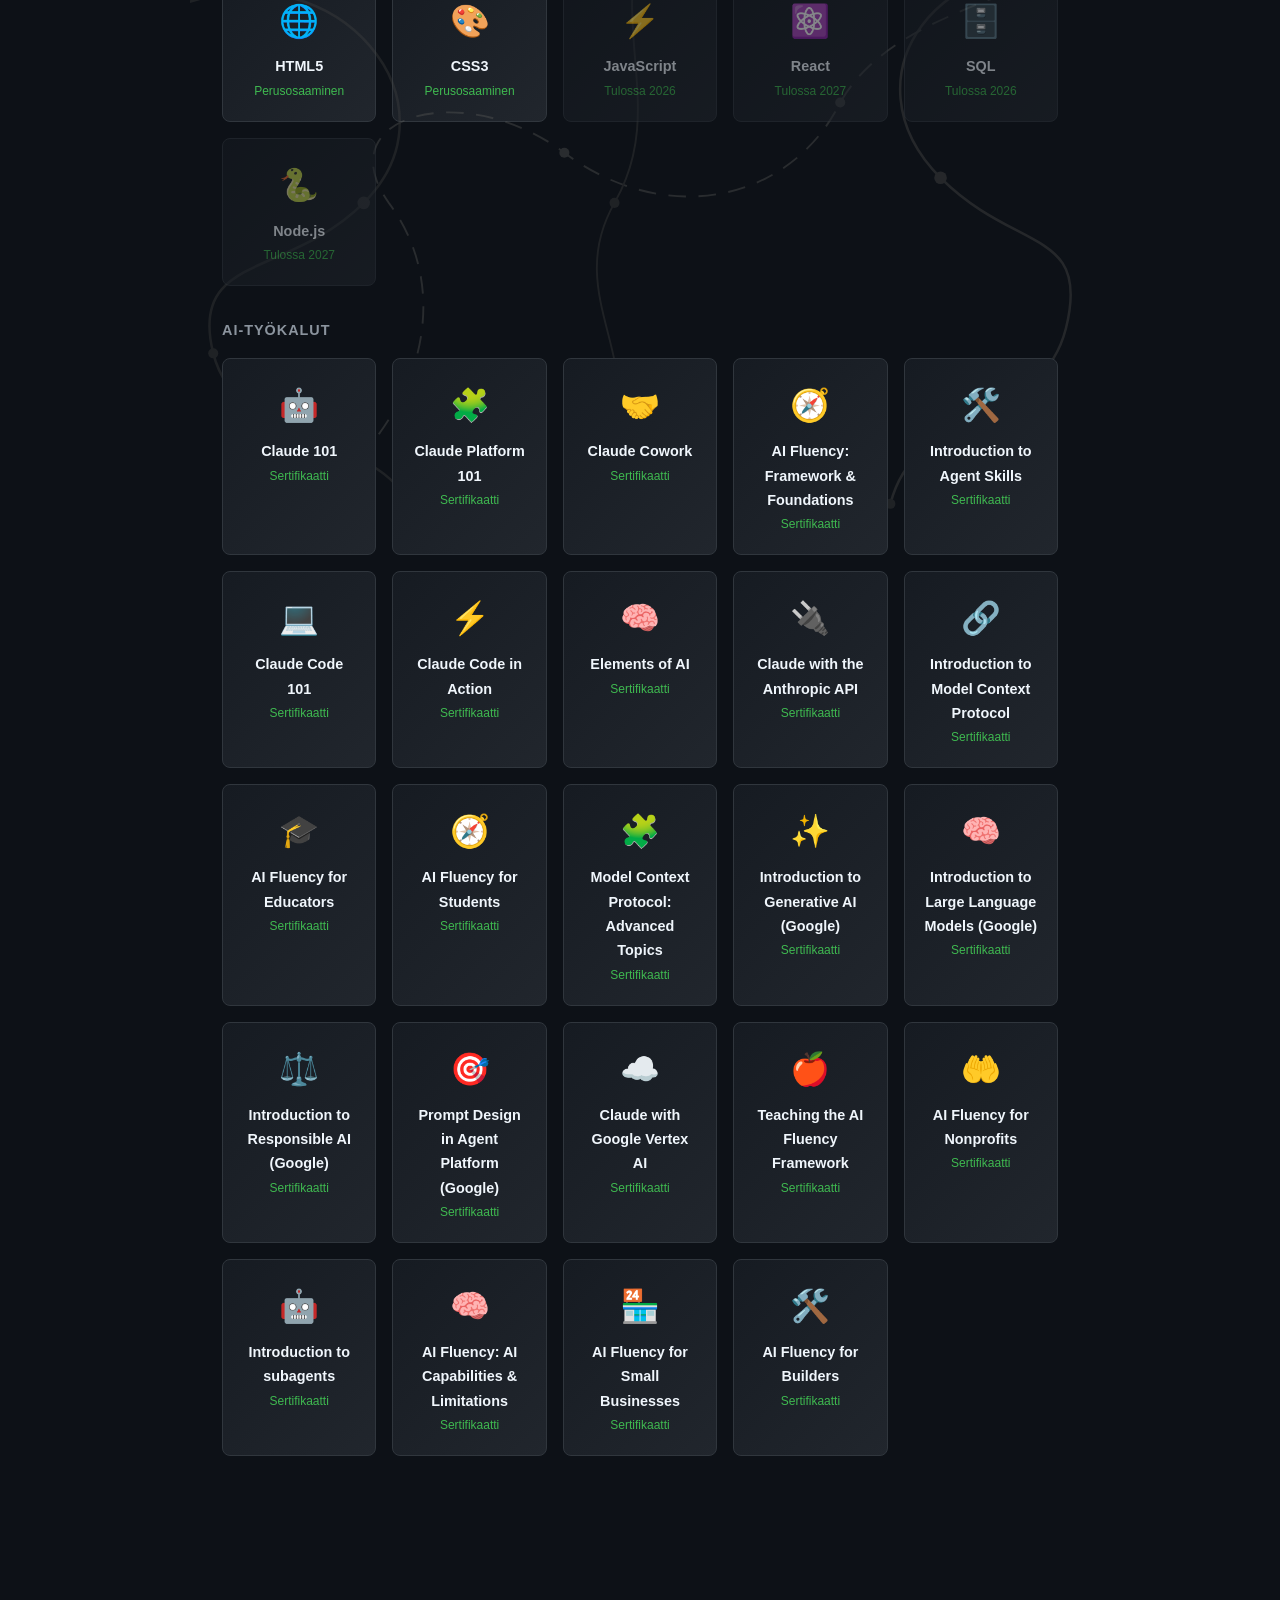
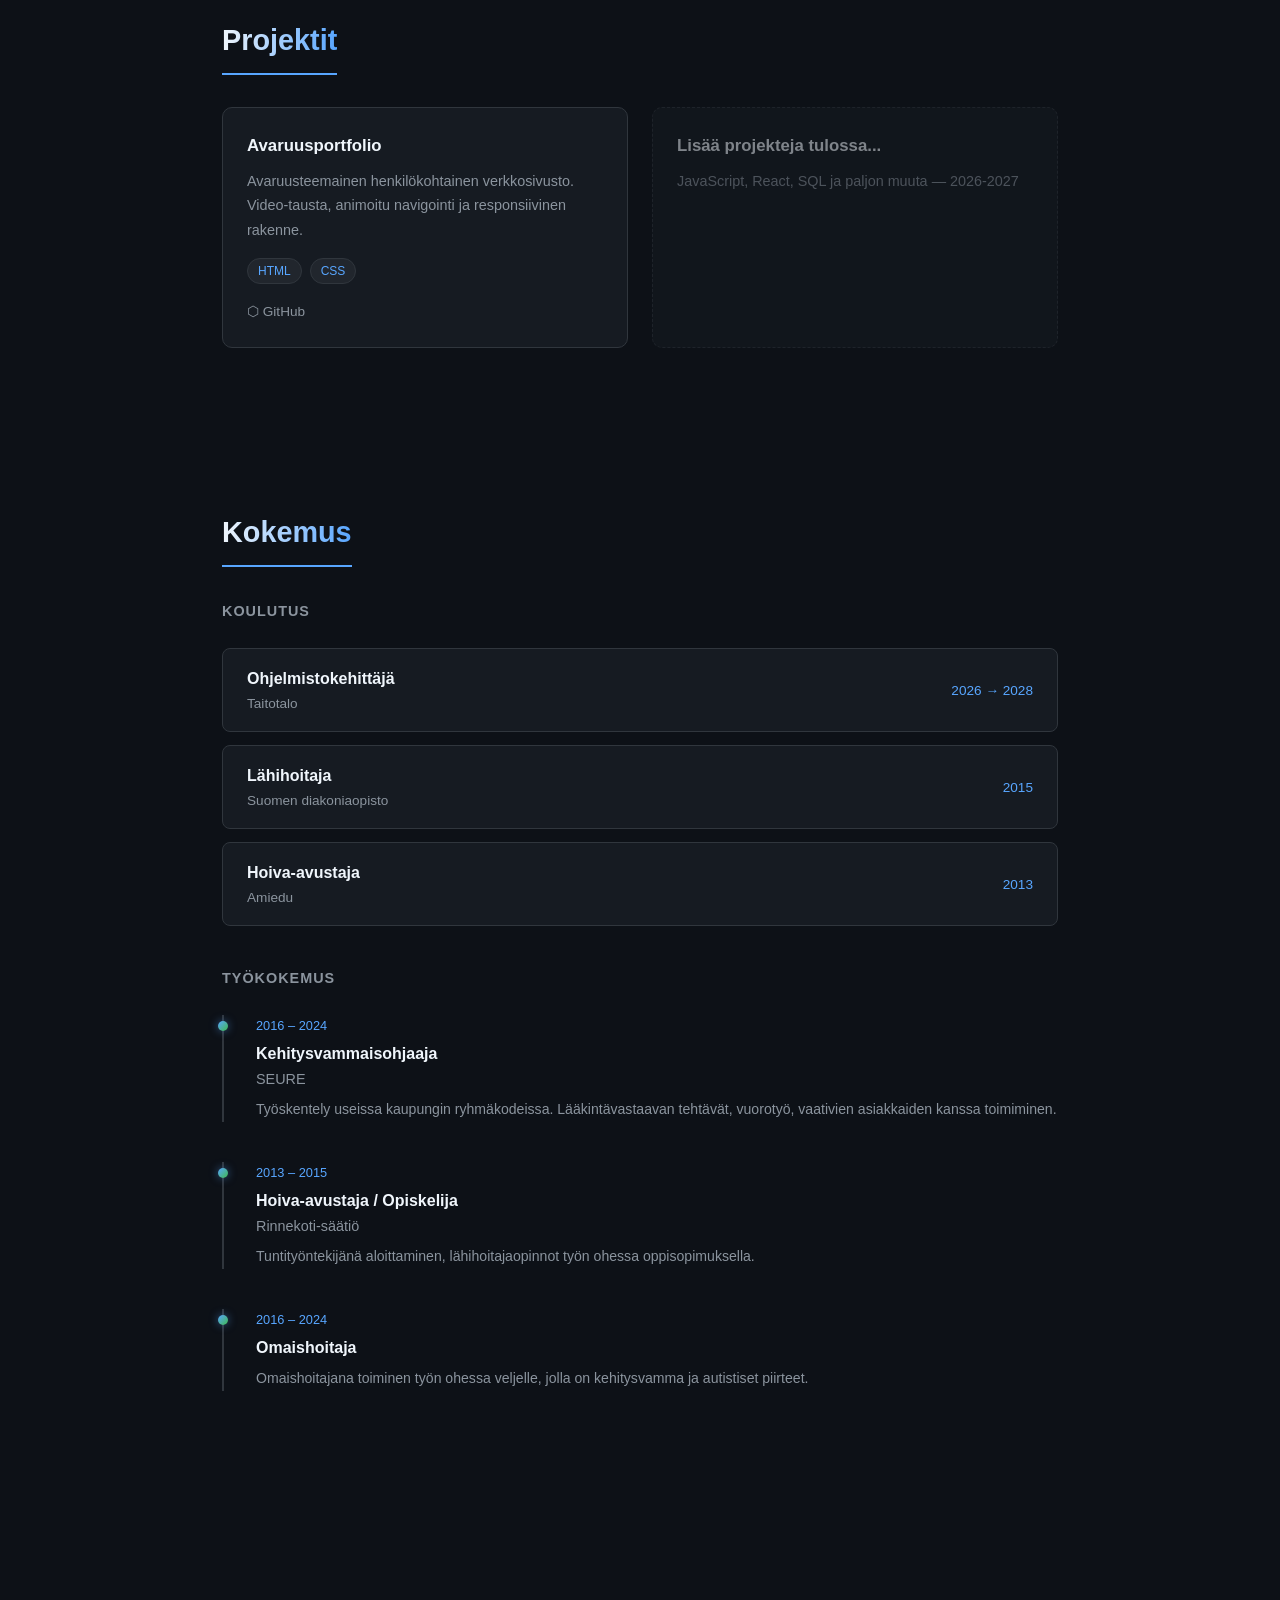
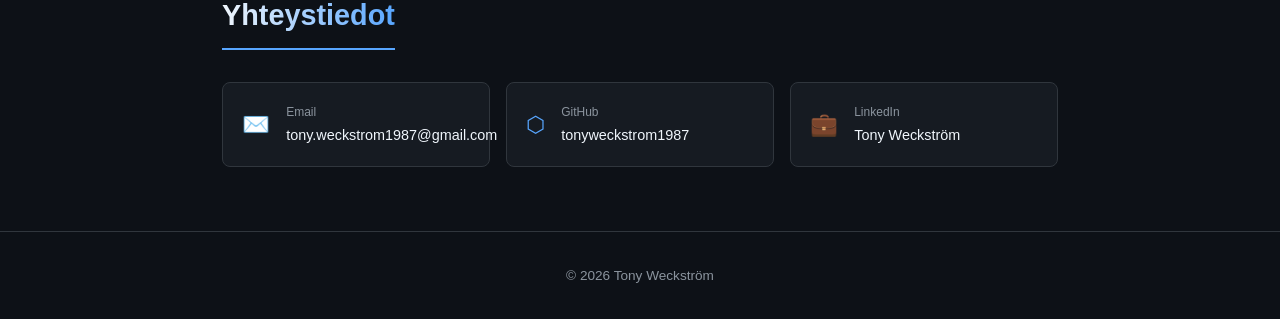
==== commit be250788: "Add AI Fluency for Builders certificate" ====
--- a/index.html
+++ b/index.html
@@ -216,6 +216,11 @@
                     <div class="skill-name">AI Fluency for Small Businesses</div>
                     <div class="skill-level" data-fi="Sertifikaatti" data-en="Certificate">Sertifikaatti</div>
           </a>
+          <a class="skill-card" href="sertifikaatit/certificate-gxijxh4stgny-1786184696.pdf" target="_blank" rel="noopener" style="text-decoration:none; display:block;">
+                    <div class="skill-icon">🛠️</div>
+                    <div class="skill-name">AI Fluency for Builders</div>
+                    <div class="skill-level" data-fi="Sertifikaatti" data-en="Certificate">Sertifikaatti</div>
+          </a>
   </div>
 </section>
 
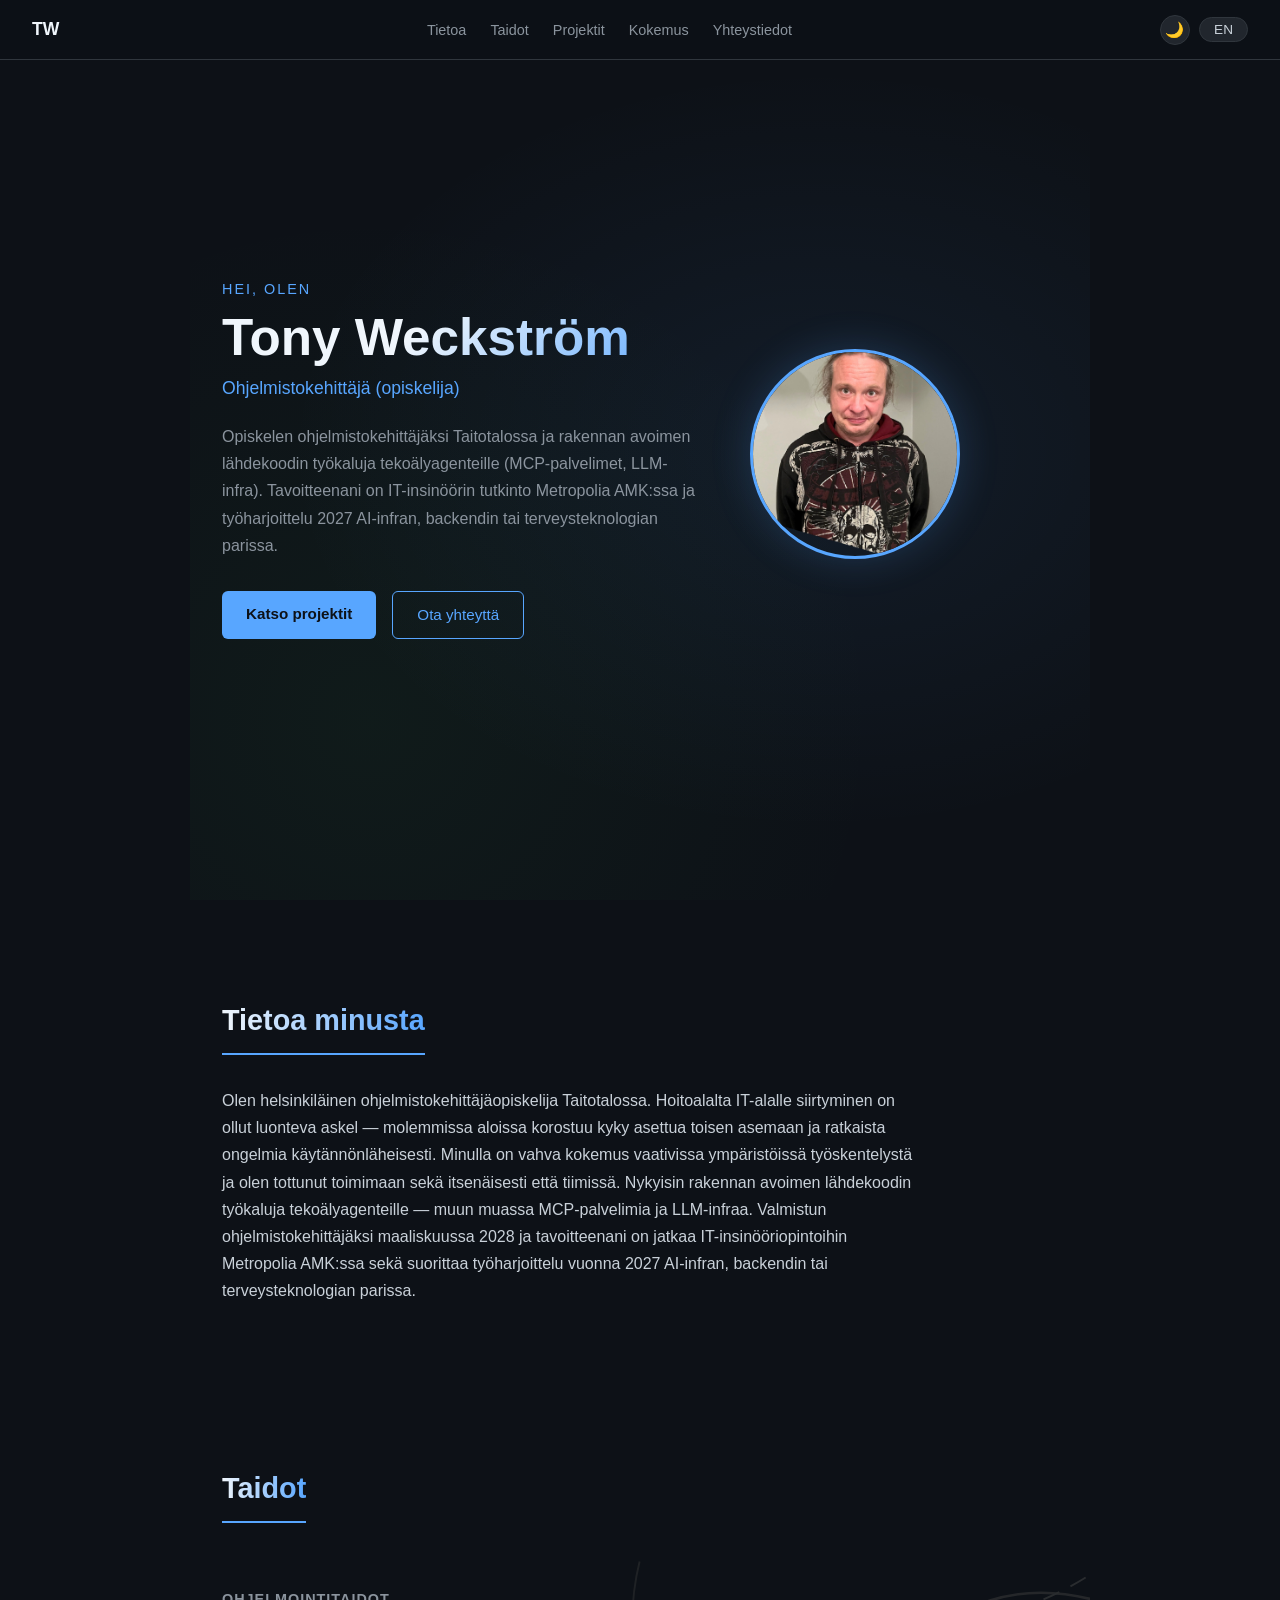
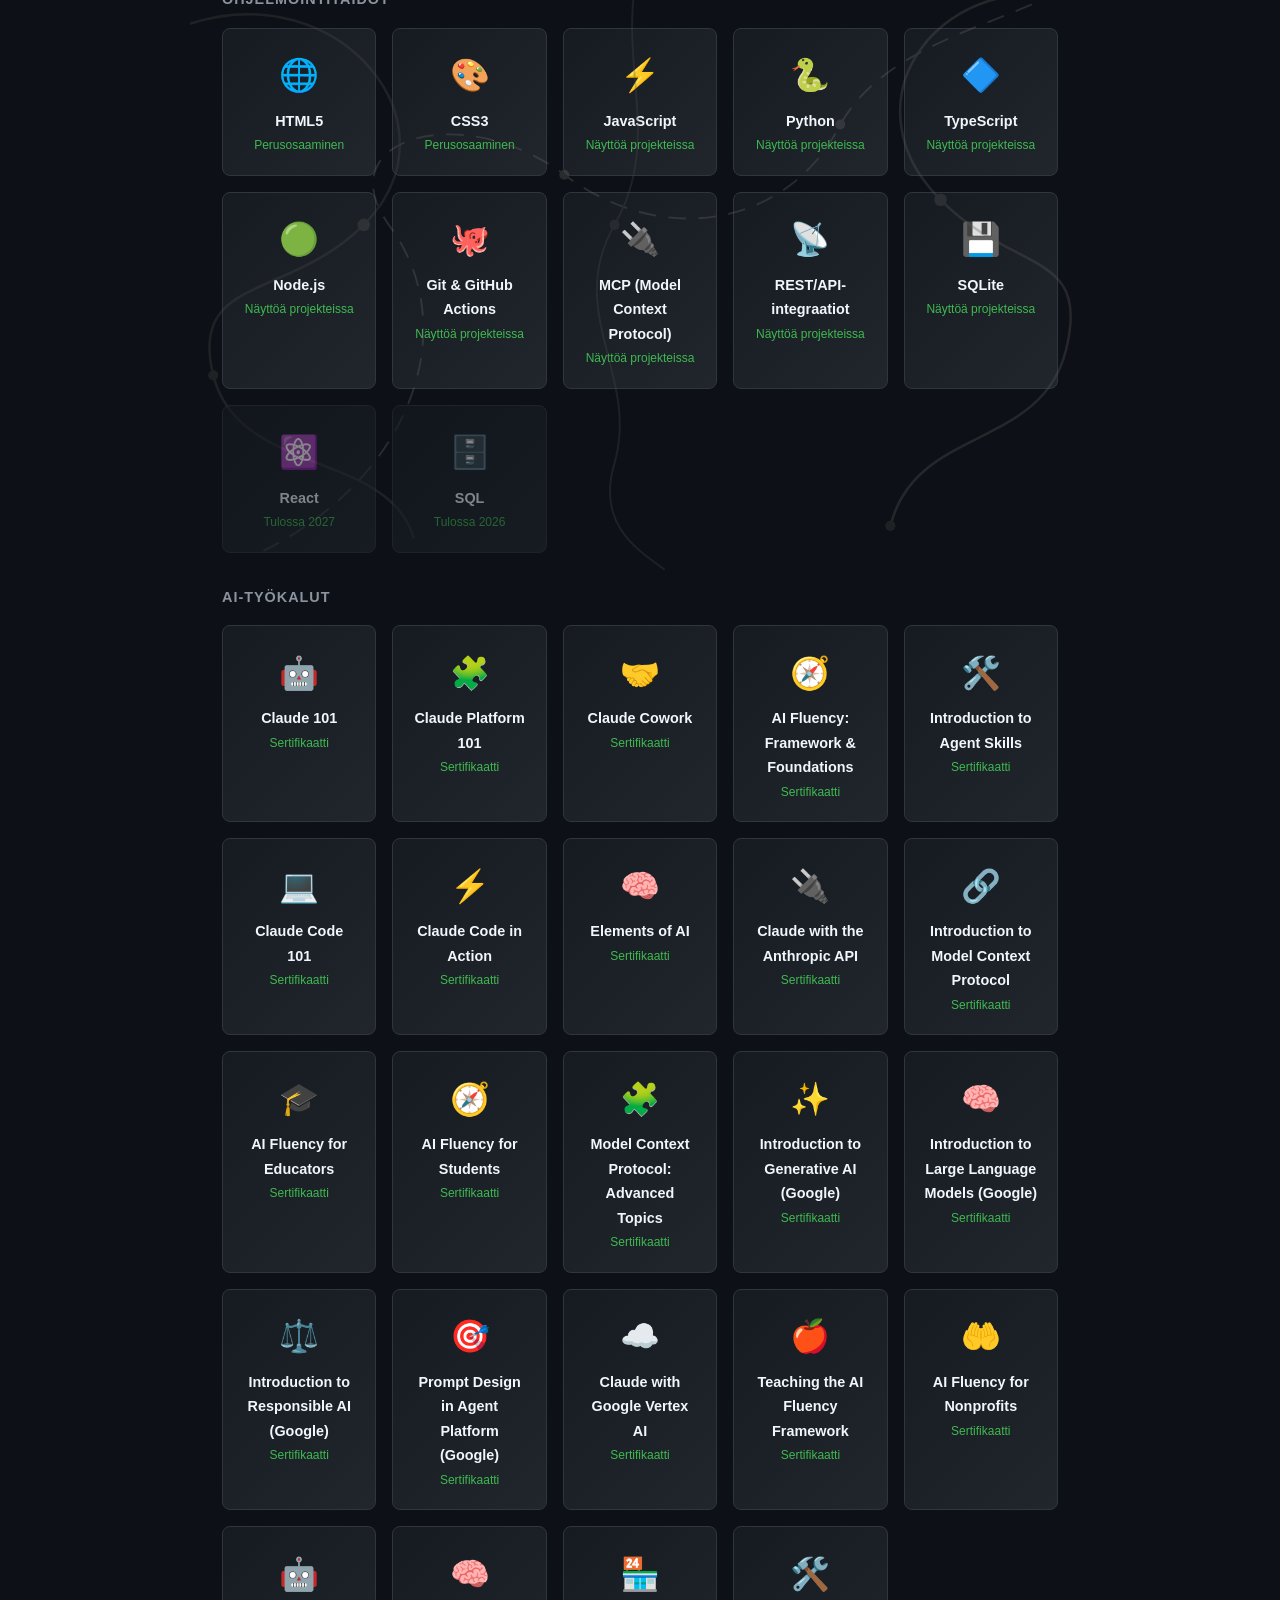
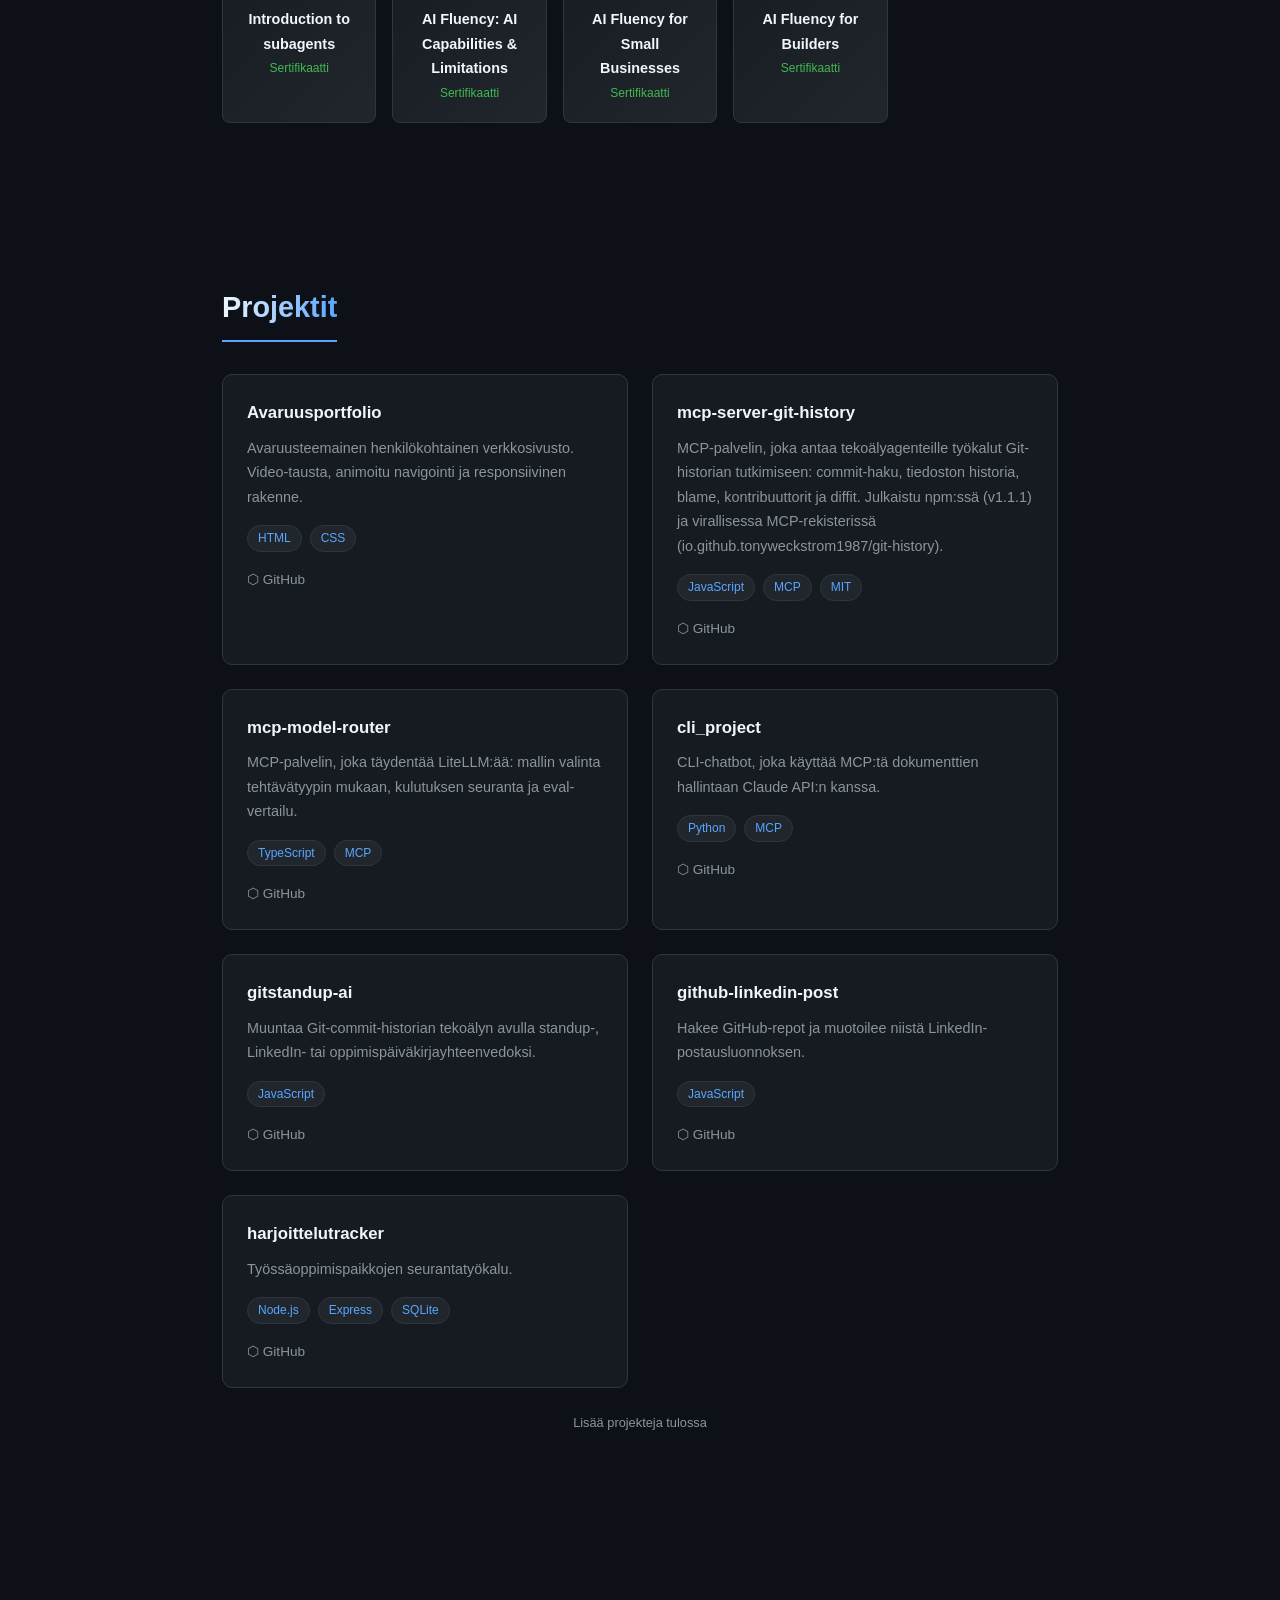
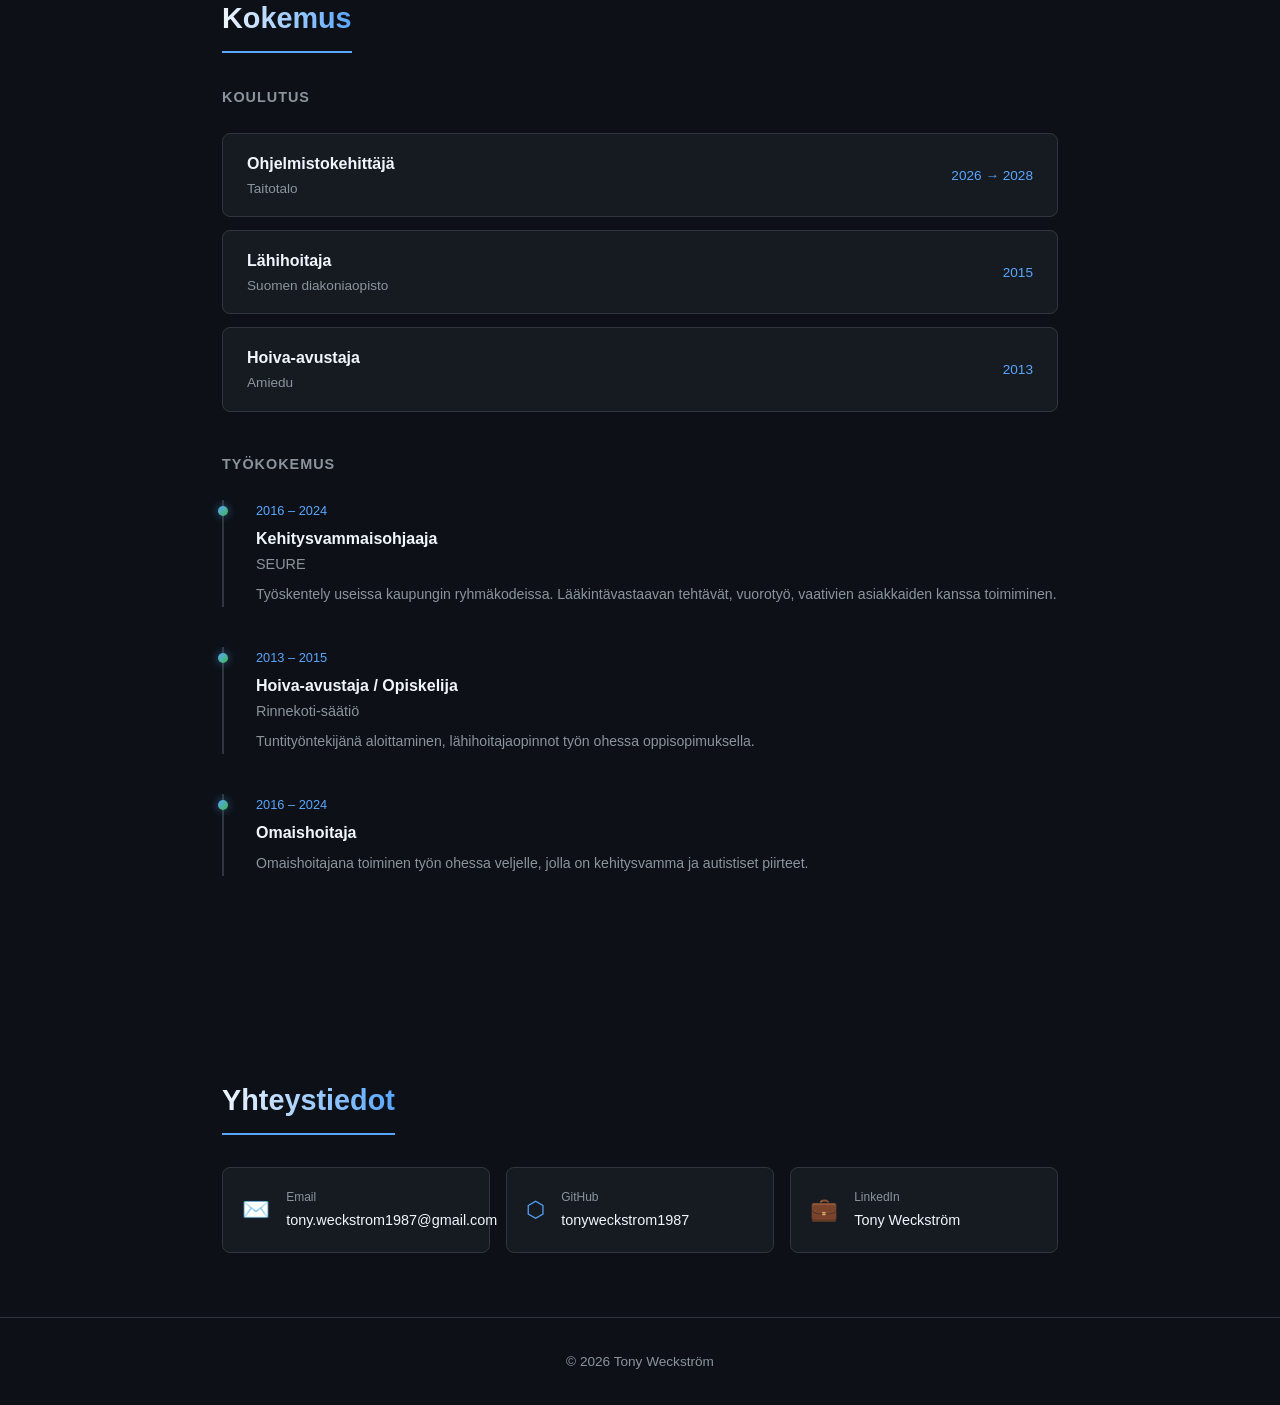
==== commit 53ad4406: "Päivitä portfolio: AI-agentti-infra-suuntaus, uudet projektit ja taidot Vaihdetaan hero- ja tietoa-t" ====
--- a/index.html
+++ b/index.html
@@ -38,8 +38,8 @@
       <p class="hero-greeting" data-fi="Hei, olen" data-en="Hi, I'm">Hei, olen</p>
       <h1 class="hero-name">Tony Weckström</h1>
       <p class="hero-title" data-fi="Ohjelmistokehittäjä (opiskelija)" data-en="Software Developer (student)">Ohjelmistokehittäjä (opiskelija)</p>
-      <p class="hero-desc" data-fi="Opiskelen ohjelmistokehittäjäksi Taitotalossa ja suuntaudun web-kehitykseen. Tavoitteenani on IT-insinöörin tutkinto Metropolia AMK:ssa." data-en="I'm studying software development at Taitotalo, focusing on web development. My goal is to become an IT engineer at Metropolia University of Applied Sciences.">
-        Opiskelen ohjelmistokehittäjäksi Taitotalossa ja suuntaudun web-kehitykseen. Tavoitteenani on IT-insinöörin tutkinto Metropolia AMK:ssa.
+      <p class="hero-desc" data-fi="Opiskelen ohjelmistokehittäjäksi Taitotalossa ja rakennan avoimen lähdekoodin työkaluja tekoälyagenteille (MCP-palvelimet, LLM-infra). Tavoitteenani on IT-insinöörin tutkinto Metropolia AMK:ssa ja työharjoittelu 2027 AI-infran, backendin tai terveysteknologian parissa." data-en="I'm studying software development at Taitotalo and building open-source tools for AI agents (MCP servers, LLM infrastructure). My goal is an IT engineering degree at Metropolia UAS and a 2027 internship in AI infrastructure, backend, or health tech.">
+        Opiskelen ohjelmistokehittäjäksi Taitotalossa ja rakennan avoimen lähdekoodin työkaluja tekoälyagenteille (MCP-palvelimet, LLM-infra). Tavoitteenani on IT-insinöörin tutkinto Metropolia AMK:ssa ja työharjoittelu 2027 AI-infran, backendin tai terveysteknologian parissa.
       </p>
       <div class="hero-btns">
         <a href="#projects" class="btn btn-primary" data-fi="Katso projektit" data-en="See projects">Katso projektit</a>
@@ -56,8 +56,8 @@
 <!-- TIETOA MINUSTA -->
 <section id="about">
   <h2 class="section-title" data-fi="Tietoa minusta" data-en="About me">Tietoa minusta</h2>
-  <p class="about-text" data-fi="Olen helsinkiläinen ohjelmistokehittäjäopiskelija Taitotalossa. Hoitoalalta IT-alalle siirtyminen on ollut luonteva askel — molemmissa aloissa korostuu kyky asettua toisen asemaan ja ratkaista ongelmia käytännönläheisesti. Minulla on vahva kokemus vaativissa ympäristöissä työskentelystä ja olen tottunut toimimaan sekä itsenäisesti että tiimissä. Web-kehitys kiinnostaa minua erityisesti, mutta olen avoin myös muille IT-alan mahdollisuuksille. Valmistun ohjelmistokehittäjäksi maaliskuussa 2028 ja tavoitteenani on jatkaa IT-insinööriopintoihin Metropolia AMK:ssa." data-en="I'm a software development student from Helsinki, studying at Taitotalo. Moving from healthcare to IT has been a natural step — both fields require the ability to empathize with others and solve problems practically. I have strong experience working in demanding environments, both independently and in teams. I'm particularly interested in web development, but I'm open to other IT opportunities as well. I will graduate as a software developer in March 2028, with the goal of continuing to a Bachelor's degree in IT engineering at Metropolia UAS.">
-    Olen helsinkiläinen ohjelmistokehittäjäopiskelija Taitotalossa. Hoitoalalta IT-alalle siirtyminen on ollut luonteva askel — molemmissa aloissa korostuu kyky asettua toisen asemaan ja ratkaista ongelmia käytännönläheisesti. Minulla on vahva kokemus vaativissa ympäristöissä työskentelystä ja olen tottunut toimimaan sekä itsenäisesti että tiimissä. Web-kehitys kiinnostaa minua erityisesti, mutta olen avoin myös muille IT-alan mahdollisuuksille. Valmistun ohjelmistokehittäjäksi maaliskuussa 2028 ja tavoitteenani on jatkaa IT-insinööriopintoihin Metropolia AMK:ssa.
+  <p class="about-text" data-fi="Olen helsinkiläinen ohjelmistokehittäjäopiskelija Taitotalossa. Hoitoalalta IT-alalle siirtyminen on ollut luonteva askel — molemmissa aloissa korostuu kyky asettua toisen asemaan ja ratkaista ongelmia käytännönläheisesti. Minulla on vahva kokemus vaativissa ympäristöissä työskentelystä ja olen tottunut toimimaan sekä itsenäisesti että tiimissä. Nykyisin rakennan avoimen lähdekoodin työkaluja tekoälyagenteille — muun muassa MCP-palvelimia ja LLM-infraa. Valmistun ohjelmistokehittäjäksi maaliskuussa 2028 ja tavoitteenani on jatkaa IT-insinööriopintoihin Metropolia AMK:ssa sekä suorittaa työharjoittelu vuonna 2027 AI-infran, backendin tai terveysteknologian parissa." data-en="I'm a software development student from Helsinki, studying at Taitotalo. Moving from healthcare to IT has been a natural step — both fields require the ability to empathize with others and solve problems practically. I have strong experience working in demanding environments, both independently and in teams. These days I build open-source tools for AI agents — MCP servers and LLM infrastructure among them. I will graduate as a software developer in March 2028, with the goal of continuing to a Bachelor's degree in IT engineering at Metropolia UAS and completing a 2027 internship in AI infrastructure, backend development, or health tech.">
+    Olen helsinkiläinen ohjelmistokehittäjäopiskelija Taitotalossa. Hoitoalalta IT-alalle siirtyminen on ollut luonteva askel — molemmissa aloissa korostuu kyky asettua toisen asemaan ja ratkaista ongelmia käytännönläheisesti. Minulla on vahva kokemus vaativissa ympäristöissä työskentelystä ja olen tottunut toimimaan sekä itsenäisesti että tiimissä. Nykyisin rakennan avoimen lähdekoodin työkaluja tekoälyagenteille — muun muassa MCP-palvelimia ja LLM-infraa. Valmistun ohjelmistokehittäjäksi maaliskuussa 2028 ja tavoitteenani on jatkaa IT-insinööriopintoihin Metropolia AMK:ssa sekä suorittaa työharjoittelu vuonna 2027 AI-infran, backendin tai terveysteknologian parissa.
   </p>
 </section>
 
@@ -77,10 +77,45 @@
       <div class="skill-name">CSS3</div>
       <div class="skill-level" data-fi="Perusosaaminen" data-en="Basic">Perusosaaminen</div>
     </div>
-    <div class="skill-card" style="opacity:0.5;">
+    <div class="skill-card">
       <div class="skill-icon">⚡</div>
       <div class="skill-name">JavaScript</div>
-      <div class="skill-level" data-fi="Tulossa 2026" data-en="Coming 2026">Tulossa 2026</div>
+      <div class="skill-level" data-fi="Näyttöä projekteissa" data-en="Demonstrated in projects">Näyttöä projekteissa</div>
+    </div>
+    <div class="skill-card">
+      <div class="skill-icon">🐍</div>
+      <div class="skill-name">Python</div>
+      <div class="skill-level" data-fi="Näyttöä projekteissa" data-en="Demonstrated in projects">Näyttöä projekteissa</div>
+    </div>
+    <div class="skill-card">
+      <div class="skill-icon">🔷</div>
+      <div class="skill-name">TypeScript</div>
+      <div class="skill-level" data-fi="Näyttöä projekteissa" data-en="Demonstrated in projects">Näyttöä projekteissa</div>
+    </div>
+    <div class="skill-card">
+      <div class="skill-icon">🟢</div>
+      <div class="skill-name">Node.js</div>
+      <div class="skill-level" data-fi="Näyttöä projekteissa" data-en="Demonstrated in projects">Näyttöä projekteissa</div>
+    </div>
+    <div class="skill-card">
+      <div class="skill-icon">🐙</div>
+      <div class="skill-name">Git &amp; GitHub Actions</div>
+      <div class="skill-level" data-fi="Näyttöä projekteissa" data-en="Demonstrated in projects">Näyttöä projekteissa</div>
+    </div>
+    <div class="skill-card">
+      <div class="skill-icon">🔌</div>
+      <div class="skill-name">MCP (Model Context Protocol)</div>
+      <div class="skill-level" data-fi="Näyttöä projekteissa" data-en="Demonstrated in projects">Näyttöä projekteissa</div>
+    </div>
+    <div class="skill-card">
+      <div class="skill-icon">📡</div>
+      <div class="skill-name">REST/API-integraatiot</div>
+      <div class="skill-level" data-fi="Näyttöä projekteissa" data-en="Demonstrated in projects">Näyttöä projekteissa</div>
+    </div>
+    <div class="skill-card">
+      <div class="skill-icon">💾</div>
+      <div class="skill-name">SQLite</div>
+      <div class="skill-level" data-fi="Näyttöä projekteissa" data-en="Demonstrated in projects">Näyttöä projekteissa</div>
     </div>
     <div class="skill-card" style="opacity:0.5;">
       <div class="skill-icon">⚛️</div>
@@ -91,11 +126,6 @@
       <div class="skill-icon">🗄️</div>
       <div class="skill-name">SQL</div>
       <div class="skill-level" data-fi="Tulossa 2026" data-en="Coming 2026">Tulossa 2026</div>
-    </div>
-    <div class="skill-card" style="opacity:0.5;">
-      <div class="skill-icon">🐍</div>
-      <div class="skill-name">Node.js</div>
-      <div class="skill-level" data-fi="Tulossa 2027" data-en="Coming 2027">Tulossa 2027</div>
     </div>
     </div>
     <h3 class="skills-subtitle" style="color: var(--text-dim); font-size:0.9rem; text-transform:uppercase; letter-spacing:1px; margin-bottom:1rem; margin-top:2rem;" data-fi="AI-työkalut" data-en="AI Tools">AI-työkalut</h3>
@@ -241,13 +271,86 @@
         <a href="https://github.com/tonyweckstrom1987" target="_blank">⬡ GitHub</a>
       </div>
     </div>
-    <div class="project-card" style="opacity:0.5; border-style: dashed;">
-      <div class="project-title" data-fi="Lisää projekteja tulossa..." data-en="More projects coming...">Lisää projekteja tulossa...</div>
-      <p class="project-desc" data-fi="JavaScript, React, SQL ja paljon muuta — 2026-2027" data-en="JavaScript, React, SQL and much more — 2026-2027">
-        JavaScript, React, SQL ja paljon muuta — 2026-2027
-      </p>
-    </div>
-  </div>
+    <div class="project-card">
+      <div class="project-title">mcp-server-git-history</div>
+      <p class="project-desc" data-fi="MCP-palvelin, joka antaa tekoälyagenteille työkalut Git-historian tutkimiseen: commit-haku, tiedoston historia, blame, kontribuuttorit ja diffit. Julkaistu npm:ssä (v1.1.1) ja virallisessa MCP-rekisterissä (io.github.tonyweckstrom1987/git-history)." data-en="MCP server that gives AI agents tools for exploring Git history: commit search, file history, blame, contributors and diffs. Published on npm (v1.1.1) and in the official MCP registry (io.github.tonyweckstrom1987/git-history).">
+        MCP-palvelin, joka antaa tekoälyagenteille työkalut Git-historian tutkimiseen: commit-haku, tiedoston historia, blame, kontribuuttorit ja diffit. Julkaistu npm:ssä (v1.1.1) ja virallisessa MCP-rekisterissä (io.github.tonyweckstrom1987/git-history).
+      </p>
+      <div class="project-tags">
+        <span class="tag">JavaScript</span>
+        <span class="tag">MCP</span>
+        <span class="tag">MIT</span>
+      </div>
+      <div class="project-links">
+        <a href="https://github.com/tonyweckstrom1987/mcp-server-git-history" target="_blank">⬡ GitHub</a>
+      </div>
+    </div>
+    <div class="project-card">
+      <div class="project-title">mcp-model-router</div>
+      <p class="project-desc" data-fi="MCP-palvelin, joka täydentää LiteLLM:ää: mallin valinta tehtävätyypin mukaan, kulutuksen seuranta ja eval-vertailu." data-en="MCP server that complements LiteLLM: model selection by task type, usage tracking and eval comparison.">
+        MCP-palvelin, joka täydentää LiteLLM:ää: mallin valinta tehtävätyypin mukaan, kulutuksen seuranta ja eval-vertailu.
+      </p>
+      <div class="project-tags">
+        <span class="tag">TypeScript</span>
+        <span class="tag">MCP</span>
+      </div>
+      <div class="project-links">
+        <a href="https://github.com/tonyweckstrom1987/mcp-model-router" target="_blank">⬡ GitHub</a>
+      </div>
+    </div>
+    <div class="project-card">
+      <div class="project-title">cli_project</div>
+      <p class="project-desc" data-fi="CLI-chatbot, joka käyttää MCP:tä dokumenttien hallintaan Claude API:n kanssa." data-en="CLI chatbot that uses MCP for document management with the Claude API.">
+        CLI-chatbot, joka käyttää MCP:tä dokumenttien hallintaan Claude API:n kanssa.
+      </p>
+      <div class="project-tags">
+        <span class="tag">Python</span>
+        <span class="tag">MCP</span>
+      </div>
+      <div class="project-links">
+        <a href="https://github.com/tonyweckstrom1987/cli_project" target="_blank">⬡ GitHub</a>
+      </div>
+    </div>
+    <div class="project-card">
+      <div class="project-title">gitstandup-ai</div>
+      <p class="project-desc" data-fi="Muuntaa Git-commit-historian tekoälyn avulla standup-, LinkedIn- tai oppimispäiväkirjayhteenvedoksi." data-en="Turns Git commit history into a standup, LinkedIn or learning-journal summary using AI.">
+        Muuntaa Git-commit-historian tekoälyn avulla standup-, LinkedIn- tai oppimispäiväkirjayhteenvedoksi.
+      </p>
+      <div class="project-tags">
+        <span class="tag">JavaScript</span>
+      </div>
+      <div class="project-links">
+        <a href="https://github.com/tonyweckstrom1987/gitstandup-ai" target="_blank">⬡ GitHub</a>
+      </div>
+    </div>
+    <div class="project-card">
+      <div class="project-title">github-linkedin-post</div>
+      <p class="project-desc" data-fi="Hakee GitHub-repot ja muotoilee niistä LinkedIn-postausluonnoksen." data-en="Fetches GitHub repos and formats them into a LinkedIn post draft.">
+        Hakee GitHub-repot ja muotoilee niistä LinkedIn-postausluonnoksen.
+      </p>
+      <div class="project-tags">
+        <span class="tag">JavaScript</span>
+      </div>
+      <div class="project-links">
+        <a href="https://github.com/tonyweckstrom1987/github-linkedin-post" target="_blank">⬡ GitHub</a>
+      </div>
+    </div>
+    <div class="project-card">
+      <div class="project-title">harjoittelutracker</div>
+      <p class="project-desc" data-fi="Työssäoppimispaikkojen seurantatyökalu." data-en="Tracking tool for work-placement opportunities.">
+        Työssäoppimispaikkojen seurantatyökalu.
+      </p>
+      <div class="project-tags">
+        <span class="tag">Node.js</span>
+        <span class="tag">Express</span>
+        <span class="tag">SQLite</span>
+      </div>
+      <div class="project-links">
+        <a href="https://github.com/tonyweckstrom1987/harjoittelutracker" target="_blank">⬡ GitHub</a>
+      </div>
+    </div>
+  </div>
+  <p class="projects-note" data-fi="Lisää projekteja tulossa" data-en="More projects coming">Lisää projekteja tulossa</p>
 </section>
 
 <!-- KOKEMUS -->
--- a/style.css
+++ b/style.css
@@ -298,6 +298,13 @@
 .project-links a { font-size: 0.85rem; color: var(--text-dim); }
 .project-links a:hover { color: var(--accent); }
 
+.projects-note {
+  font-size: 0.8rem;
+  color: var(--text-dim);
+  margin-top: 1.5rem;
+  text-align: center;
+}
+
 /* EXPERIENCE / TIMELINE */
 .timeline-item {
   padding-left: 2rem;
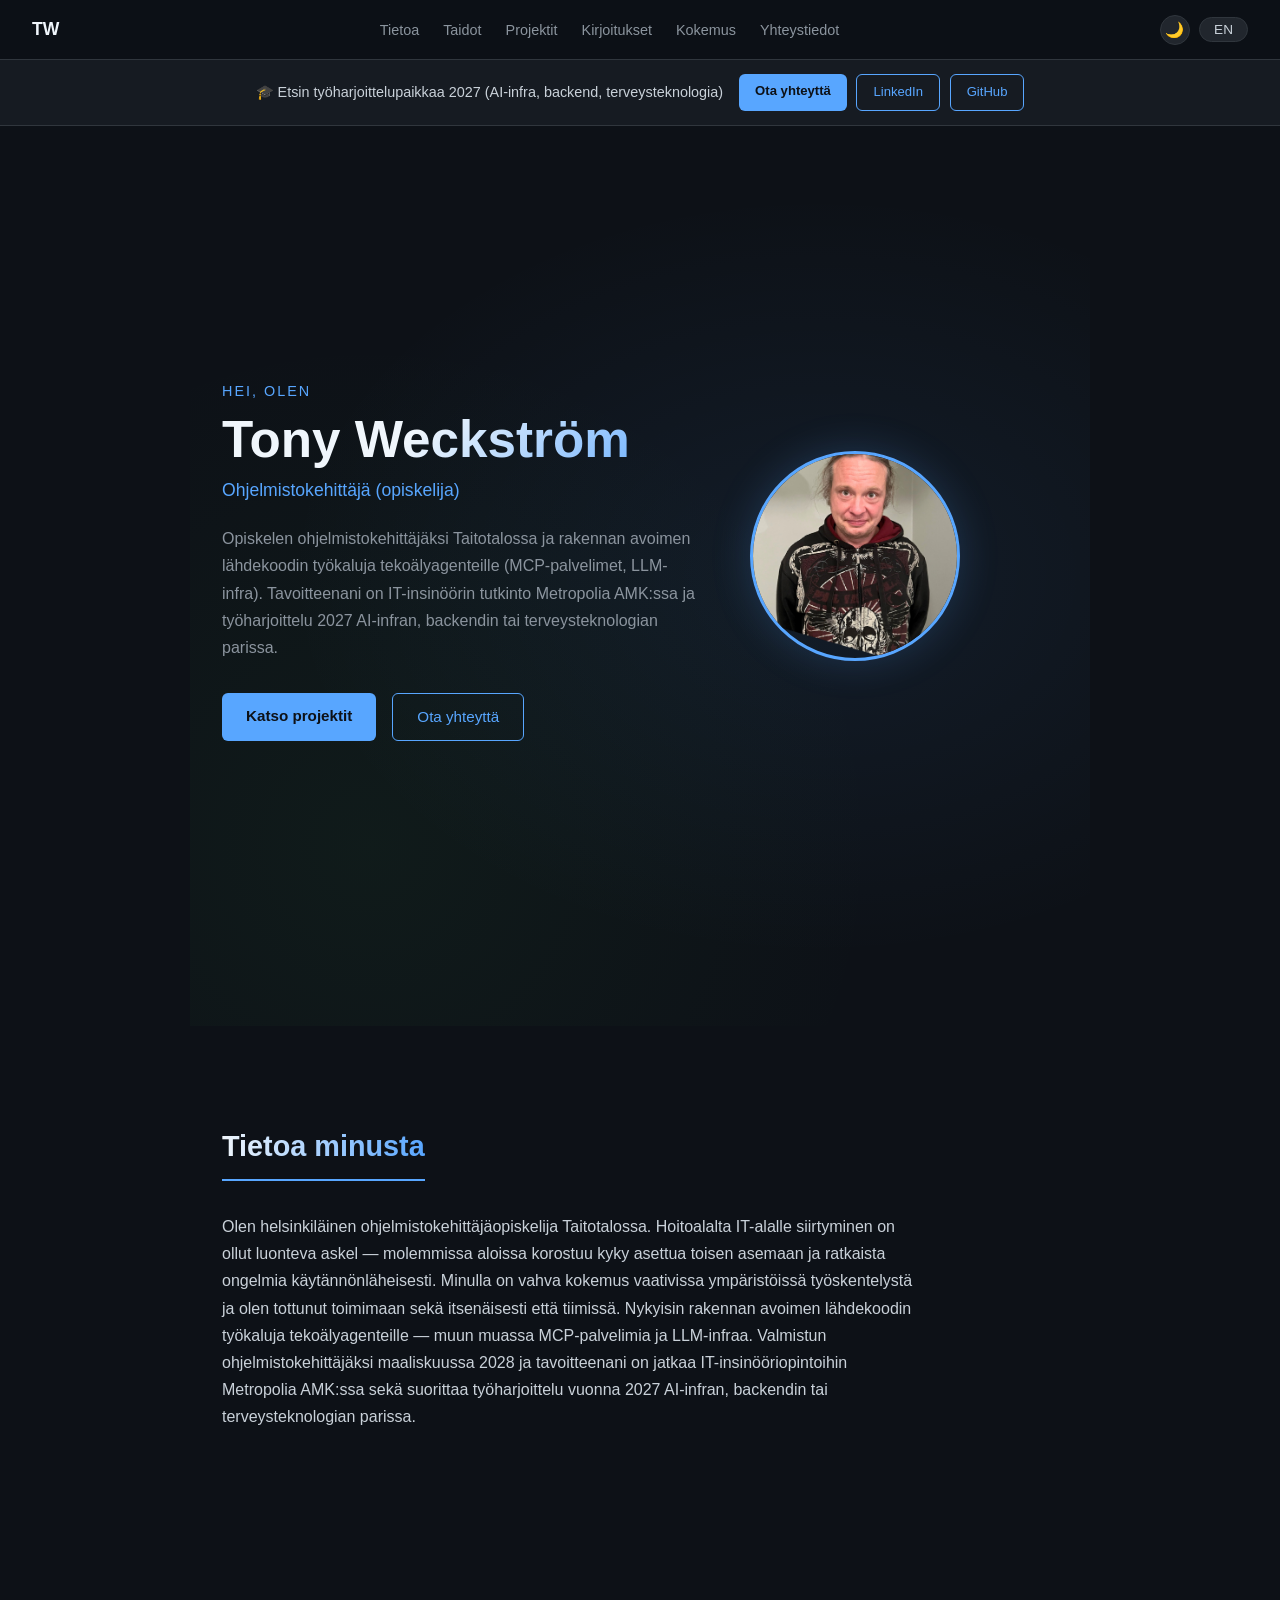
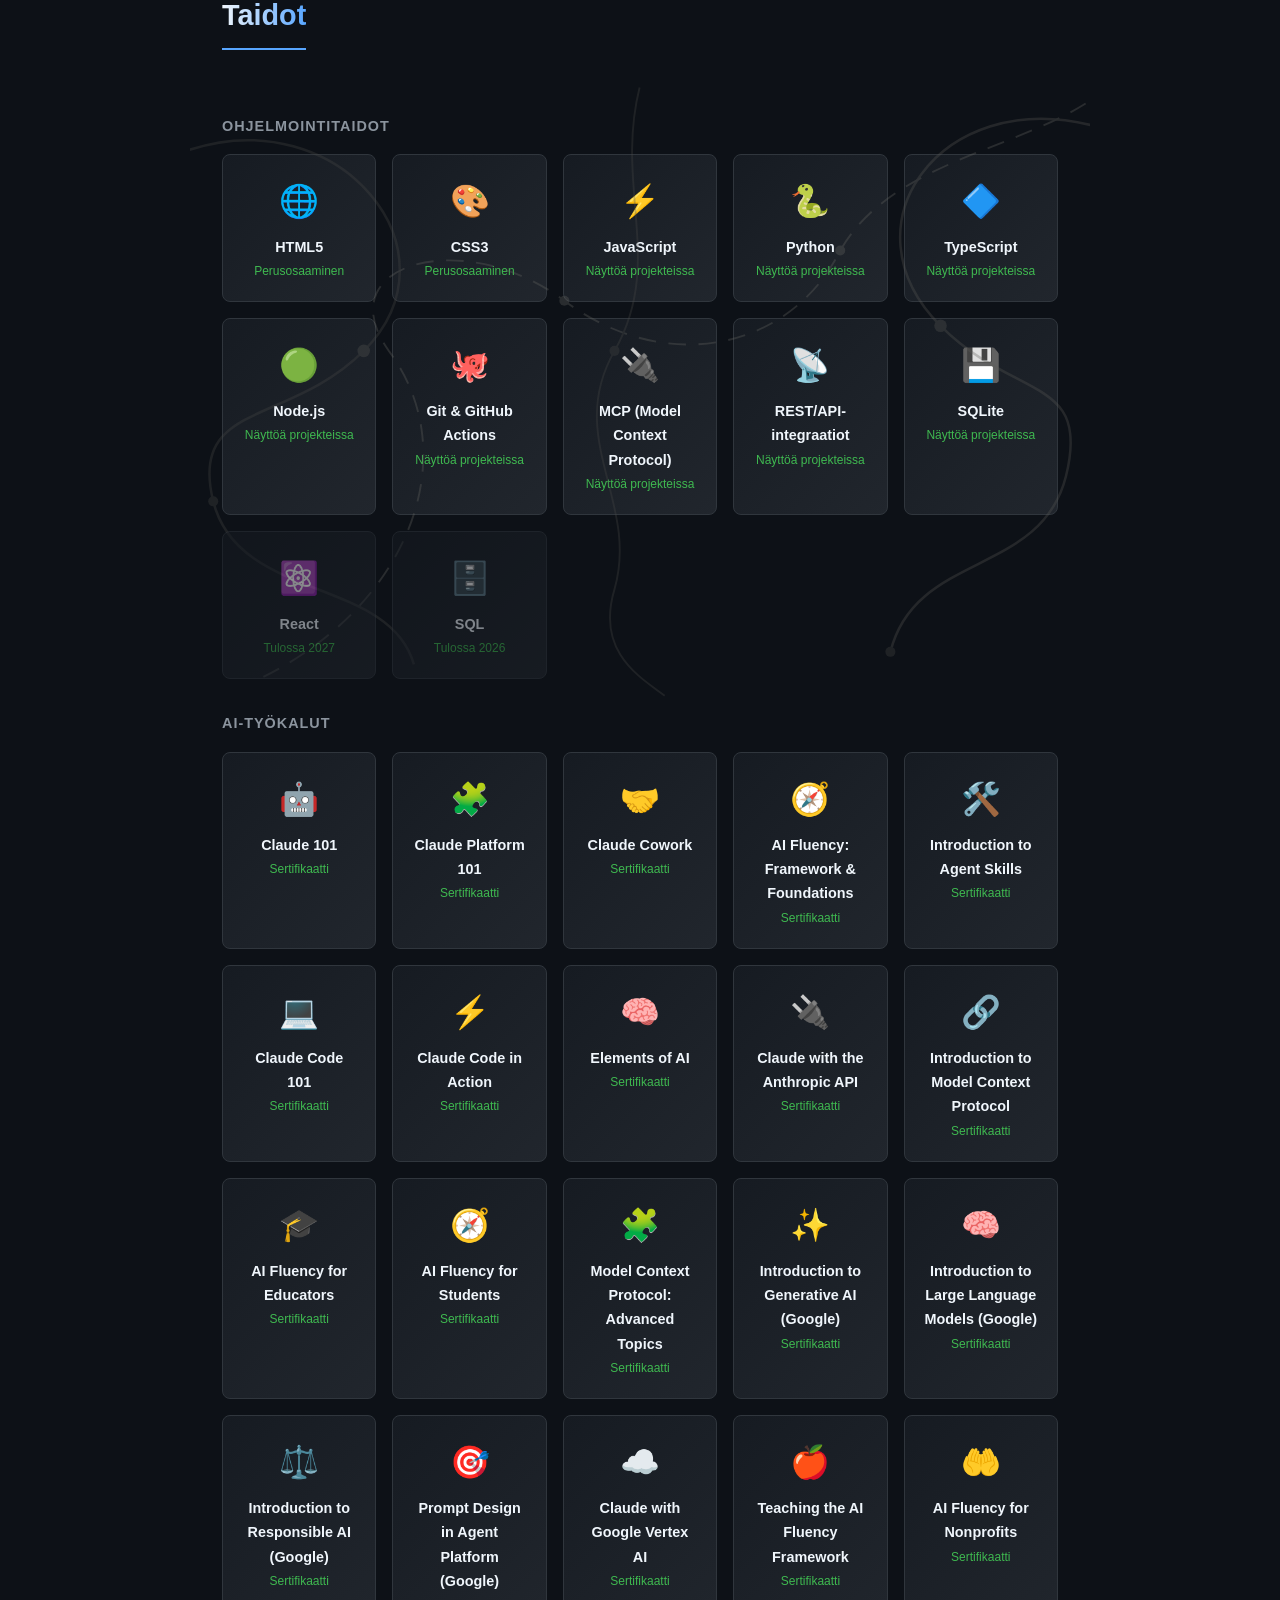
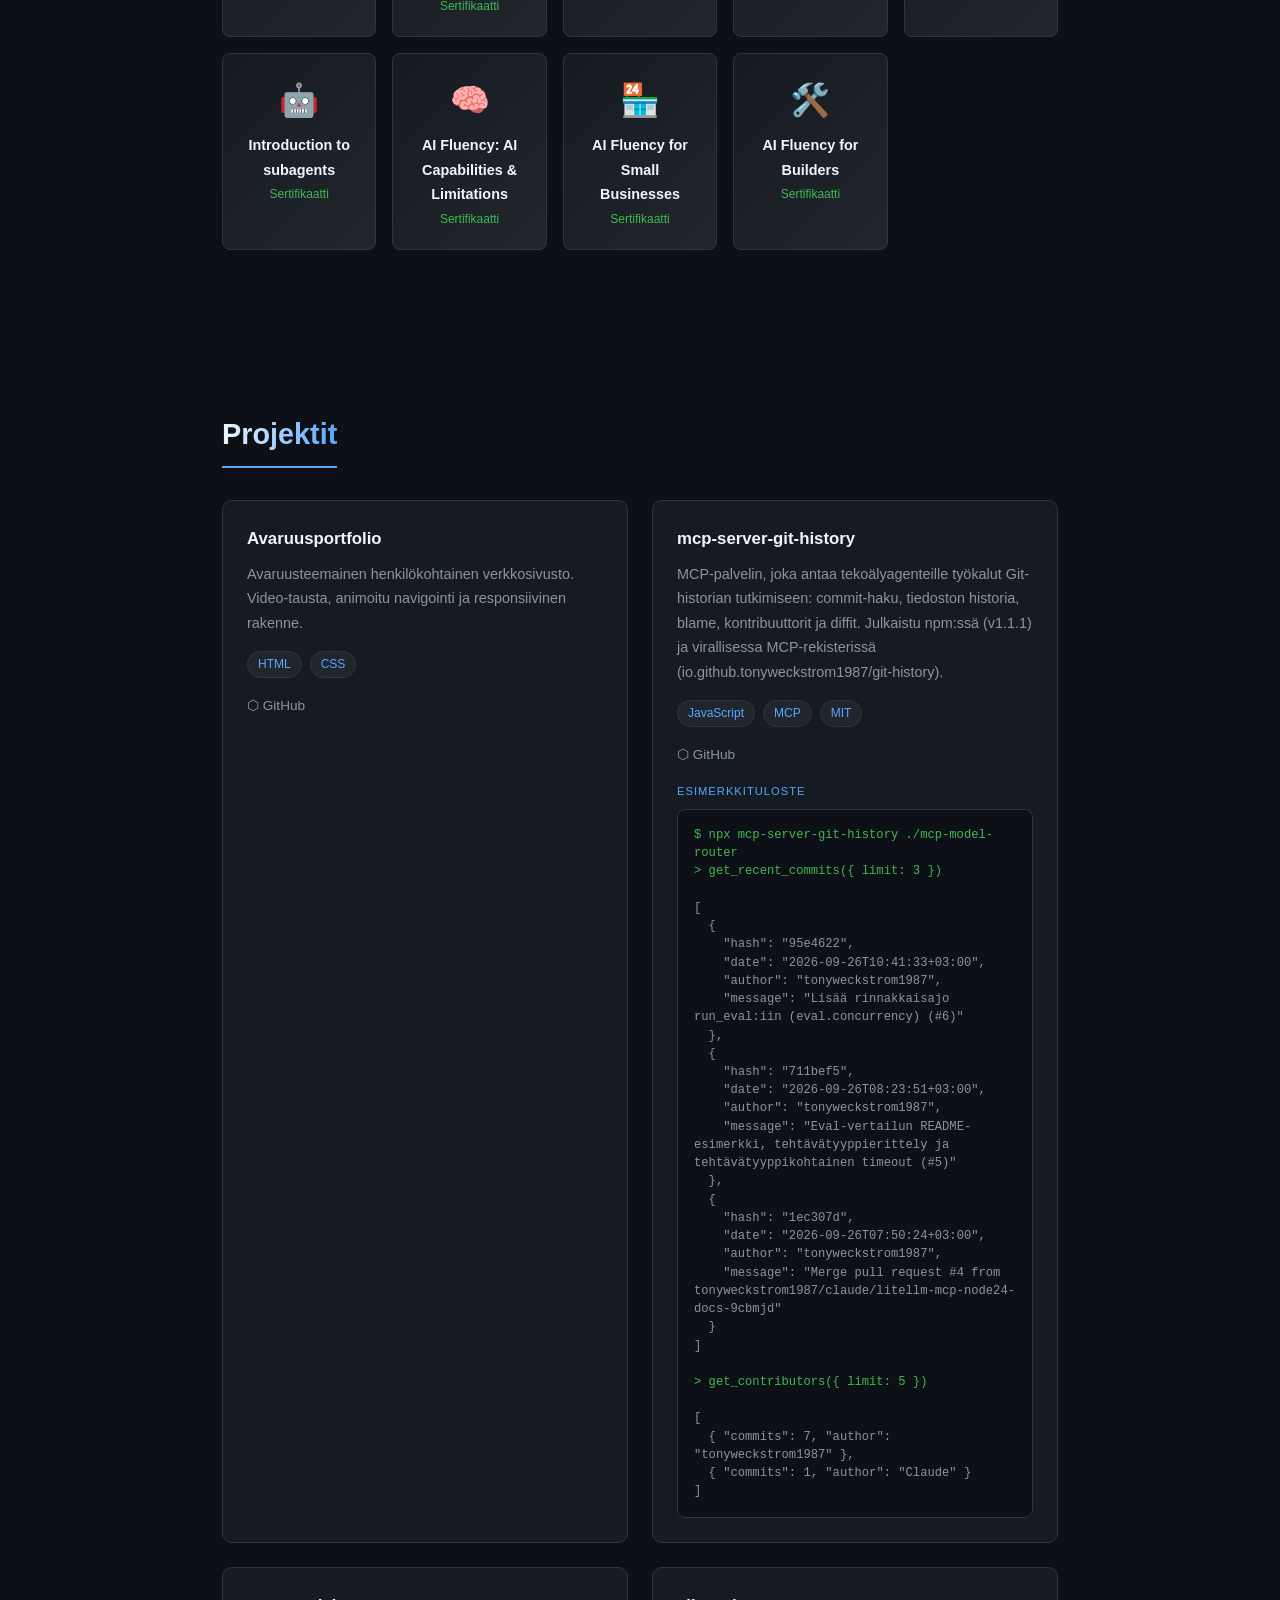
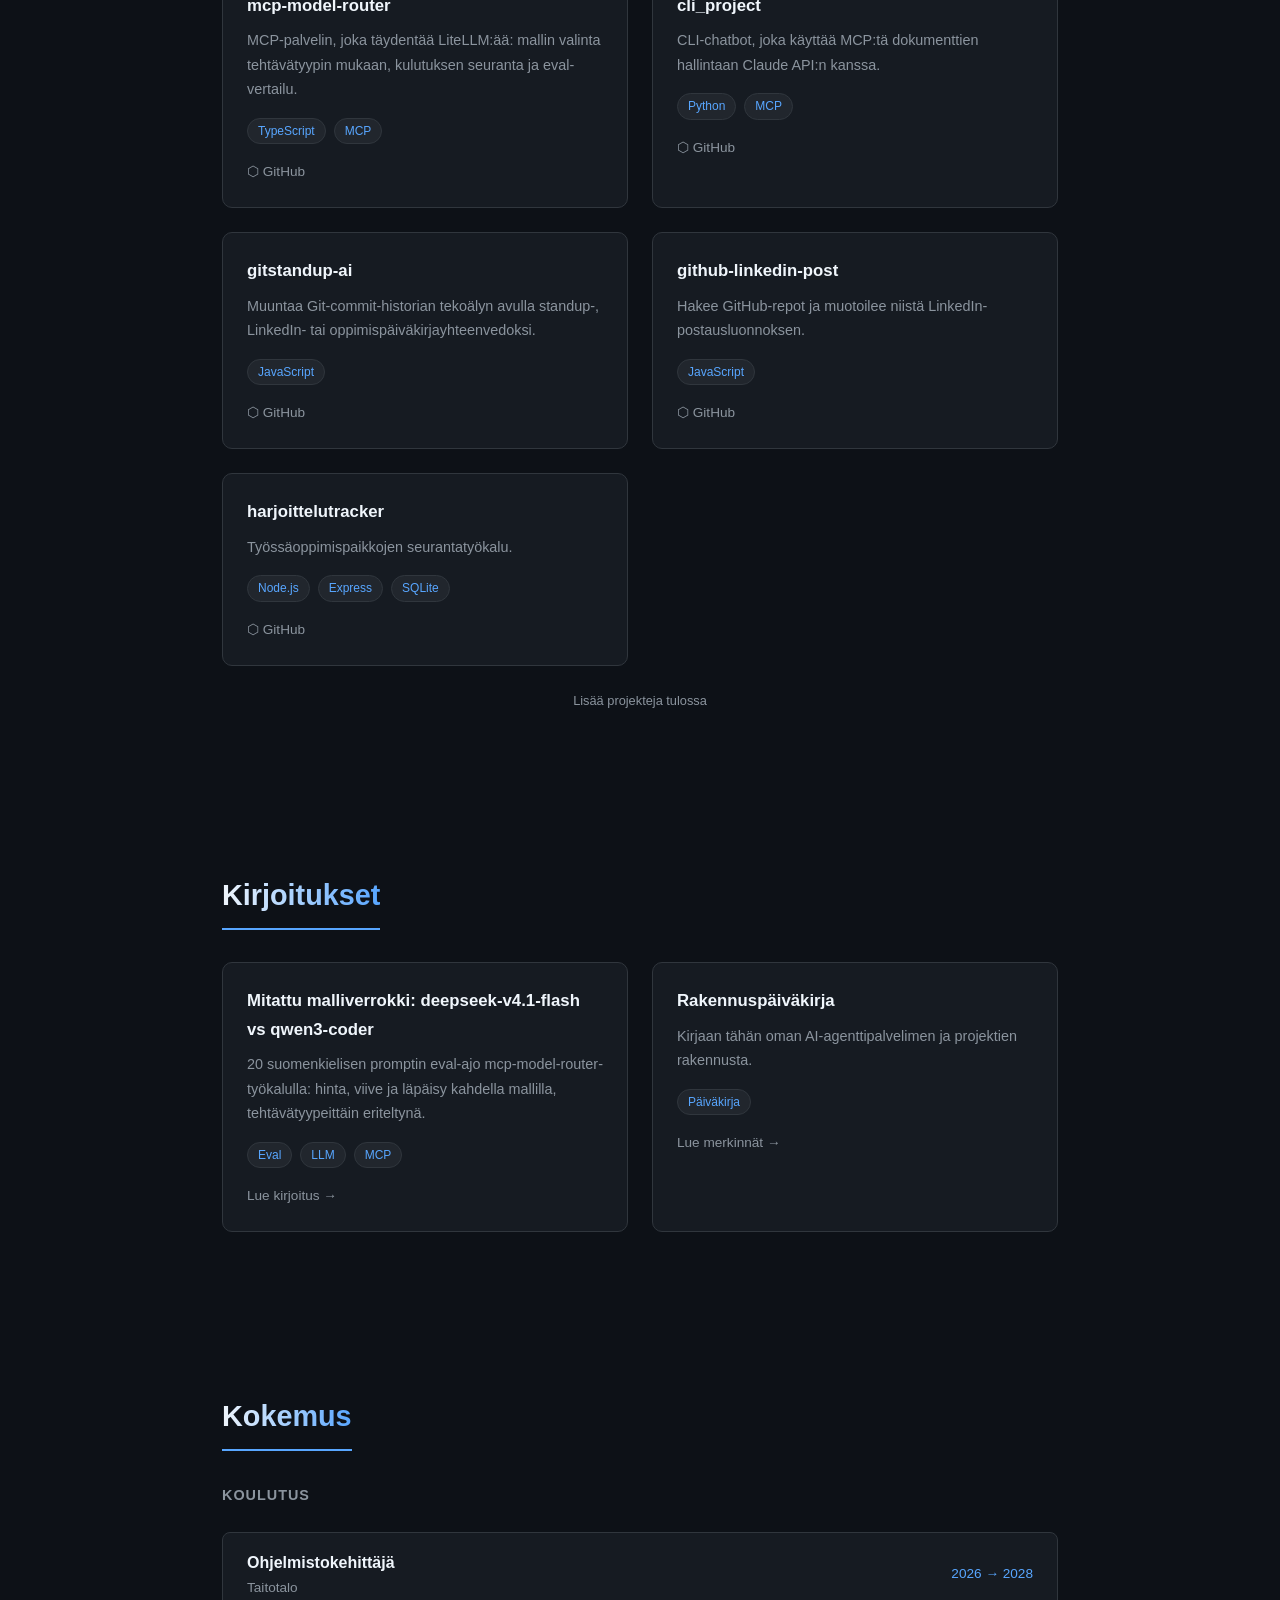
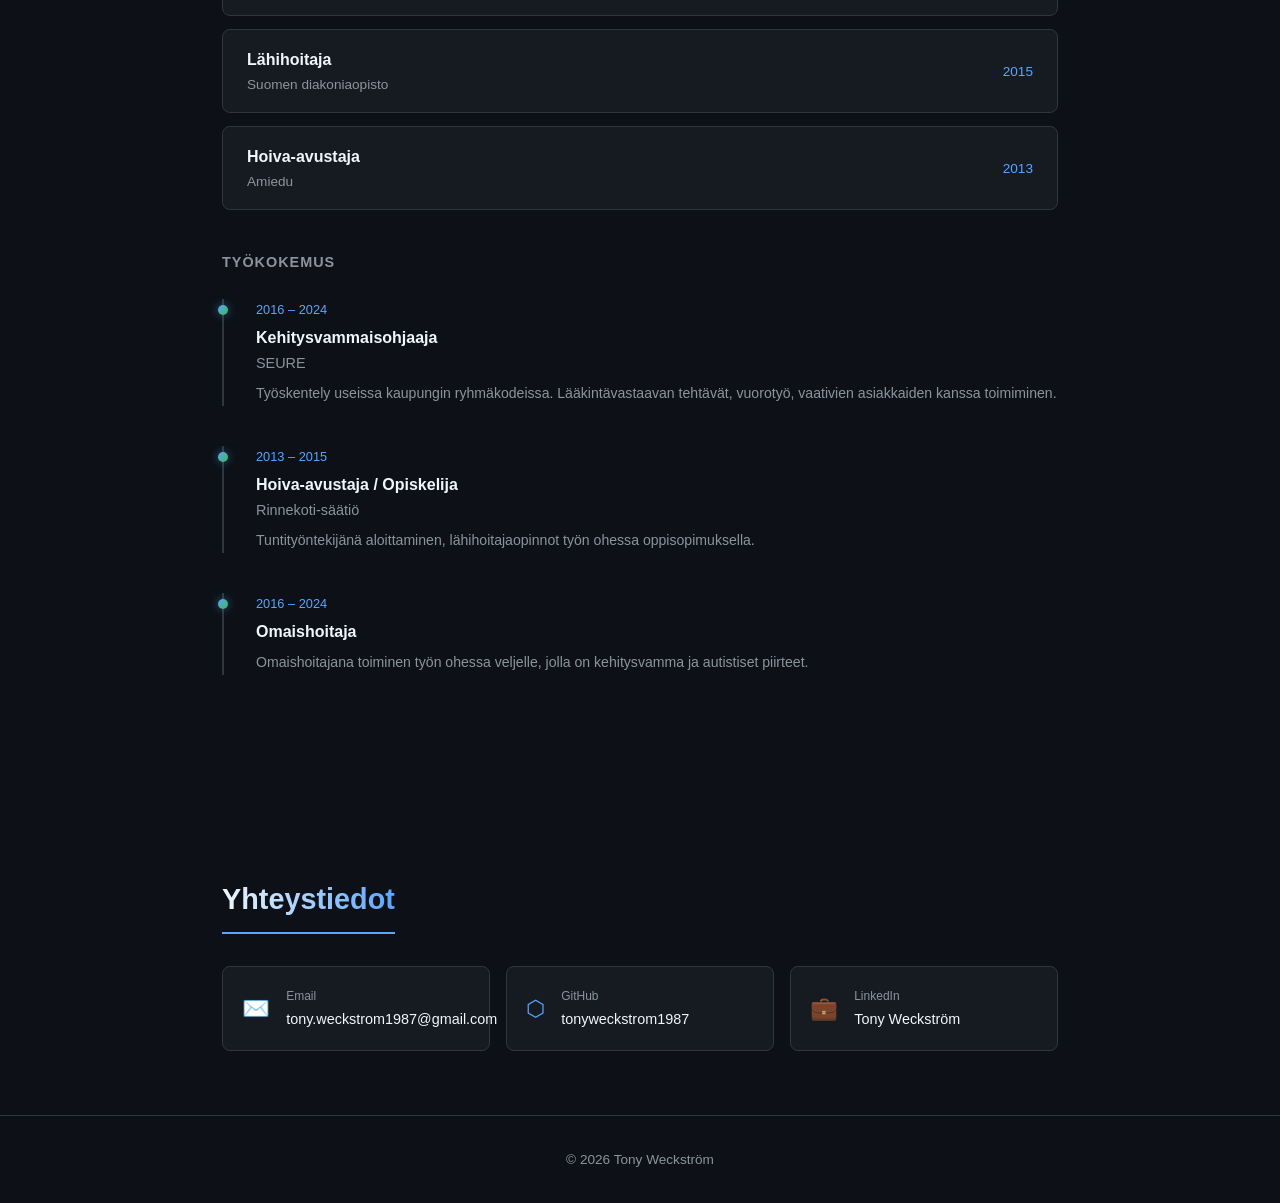
==== commit 9908e1c2: "Lisää eval-vertailu-kirjoitus, rakennuspäiväkirja, git-history-demo ja yhteydenottobanneri - Uusi ki" ====
--- a/index.html
+++ b/index.html
@@ -22,6 +22,7 @@
     <li><a href="#about" data-fi="Tietoa" data-en="About">Tietoa</a></li>
     <li><a href="#skills" data-fi="Taidot" data-en="Skills">Taidot</a></li>
     <li><a href="#projects" data-fi="Projektit" data-en="Projects">Projektit</a></li>
+    <li><a href="#writings" data-fi="Kirjoitukset" data-en="Writings">Kirjoitukset</a></li>
     <li><a href="#experience" data-fi="Kokemus" data-en="Experience">Kokemus</a></li>
     <li><a href="#contact" data-fi="Yhteystiedot" data-en="Contact">Yhteystiedot</a></li>
   </ul>
@@ -30,6 +31,16 @@
     <button class="lang-btn" id="langBtn" onclick="toggleLang()">EN</button>
   </div>
 </nav>
+
+<!-- YHTEYDENOTTO-BANNERI -->
+<div class="intern-banner">
+  <span class="intern-banner-text" data-fi="🎓 Etsin työharjoittelupaikkaa 2027 (AI-infra, backend, terveysteknologia)" data-en="🎓 Looking for an internship in 2027 (AI infra, backend, health tech)">🎓 Etsin työharjoittelupaikkaa 2027 (AI-infra, backend, terveysteknologia)</span>
+  <div class="intern-banner-btns">
+    <a href="mailto:tony.weckstrom1987@gmail.com" class="btn btn-primary btn-sm" data-fi="Ota yhteyttä" data-en="Contact me">Ota yhteyttä</a>
+    <a href="https://www.linkedin.com/in/tony-weckstrom-2a182418b/" target="_blank" rel="noopener" class="btn btn-secondary btn-sm">LinkedIn</a>
+    <a href="https://github.com/tonyweckstrom1987" target="_blank" rel="noopener" class="btn btn-secondary btn-sm">GitHub</a>
+  </div>
+</div>
 
 <!-- HERO -->
 <section id="hero">
@@ -284,6 +295,37 @@
       <div class="project-links">
         <a href="https://github.com/tonyweckstrom1987/mcp-server-git-history" target="_blank">⬡ GitHub</a>
       </div>
+      <span class="demo-label" data-fi="Esimerkkituloste" data-en="Example output">Esimerkkituloste</span>
+      <pre class="demo-block"><span class="demo-prompt">$ npx mcp-server-git-history ./mcp-model-router
+&gt; get_recent_commits({ limit: 3 })</span>
+
+[
+  {
+    "hash": "95e4622",
+    "date": "2026-09-26T10:41:33+03:00",
+    "author": "tonyweckstrom1987",
+    "message": "Lisää rinnakkaisajo run_eval:iin (eval.concurrency) (#6)"
+  },
+  {
+    "hash": "711bef5",
+    "date": "2026-09-26T08:23:51+03:00",
+    "author": "tonyweckstrom1987",
+    "message": "Eval-vertailun README-esimerkki, tehtävätyyppierittely ja tehtävätyyppikohtainen timeout (#5)"
+  },
+  {
+    "hash": "1ec307d",
+    "date": "2026-09-26T07:50:24+03:00",
+    "author": "tonyweckstrom1987",
+    "message": "Merge pull request #4 from tonyweckstrom1987/claude/litellm-mcp-node24-docs-9cbmjd"
+  }
+]
+
+<span class="demo-prompt">&gt; get_contributors({ limit: 5 })</span>
+
+[
+  { "commits": 7, "author": "tonyweckstrom1987" },
+  { "commits": 1, "author": "Claude" }
+]</pre>
     </div>
     <div class="project-card">
       <div class="project-title">mcp-model-router</div>
@@ -351,6 +393,39 @@
     </div>
   </div>
   <p class="projects-note" data-fi="Lisää projekteja tulossa" data-en="More projects coming">Lisää projekteja tulossa</p>
+</section>
+
+<!-- KIRJOITUKSET -->
+<section id="writings">
+  <h2 class="section-title" data-fi="Kirjoitukset" data-en="Writings">Kirjoitukset</h2>
+  <div class="projects-grid">
+    <div class="project-card">
+      <div class="project-title" data-fi="Mitattu malliverrokki: deepseek-v4.1-flash vs qwen3-coder" data-en="Measured model comparison: deepseek-v4.1-flash vs qwen3-coder">Mitattu malliverrokki: deepseek-v4.1-flash vs qwen3-coder</div>
+      <p class="project-desc" data-fi="20 suomenkielisen promptin eval-ajo mcp-model-router-työkalulla: hinta, viive ja läpäisy kahdella mallilla, tehtävätyypeittäin eriteltynä." data-en="A 20-prompt Finnish eval run with mcp-model-router: price, latency and pass rate for two models, broken down by task type.">
+        20 suomenkielisen promptin eval-ajo mcp-model-router-työkalulla: hinta, viive ja läpäisy kahdella mallilla, tehtävätyypeittäin eriteltynä.
+      </p>
+      <div class="project-tags">
+        <span class="tag">Eval</span>
+        <span class="tag">LLM</span>
+        <span class="tag">MCP</span>
+      </div>
+      <div class="project-links">
+        <a href="kirjoitukset/eval-vertailu.html" data-fi="Lue kirjoitus →" data-en="Read the article →">Lue kirjoitus →</a>
+      </div>
+    </div>
+    <div class="project-card">
+      <div class="project-title" data-fi="Rakennuspäiväkirja" data-en="Build log">Rakennuspäiväkirja</div>
+      <p class="project-desc" data-fi="Kirjaan tähän oman AI-agenttipalvelimen ja projektien rakennusta." data-en="I log the build of my own AI agent server and projects here.">
+        Kirjaan tähän oman AI-agenttipalvelimen ja projektien rakennusta.
+      </p>
+      <div class="project-tags">
+        <span class="tag" data-fi="Päiväkirja" data-en="Log">Päiväkirja</span>
+      </div>
+      <div class="project-links">
+        <a href="rakennuspaivakirja.html" data-fi="Lue merkinnät →" data-en="Read the entries →">Lue merkinnät →</a>
+      </div>
+    </div>
+  </div>
 </section>
 
 <!-- KOKEMUS -->
--- a/style.css
+++ b/style.css
@@ -375,10 +375,75 @@
   font-size: 0.85rem;
 }
 
+/* INTERN BANNER */
+.intern-banner {
+  margin-top: 60px;
+  background: var(--bg2);
+  border-bottom: 1px solid var(--border);
+  padding: 0.9rem 2rem;
+  display: flex;
+  justify-content: center;
+  align-items: center;
+  gap: 1rem;
+  flex-wrap: wrap;
+  text-align: center;
+}
+.intern-banner-text { color: var(--text); font-size: 0.9rem; }
+.intern-banner-btns { display: flex; gap: 0.6rem; flex-wrap: wrap; justify-content: center; }
+.btn-sm { padding: 6px 16px; font-size: 0.82rem; }
+.intern-banner + #hero { padding-top: 2rem; }
+
+/* DATA TABLES (kirjoitukset) */
+.table-wrap { overflow-x: auto; margin: 1.5rem 0; }
+.data-table {
+  width: 100%;
+  border-collapse: collapse;
+  font-size: 0.85rem;
+}
+.data-table caption {
+  text-align: left;
+  color: var(--text-dim);
+  font-size: 0.78rem;
+  margin-bottom: 0.5rem;
+}
+.data-table th, .data-table td {
+  border: 1px solid var(--border);
+  padding: 0.6rem 0.8rem;
+  text-align: left;
+}
+.data-table th { background: var(--bg2); color: var(--white); font-weight: 600; }
+.data-table td { color: var(--text); }
+.data-table tbody tr:nth-child(even) { background: var(--bg2); }
+
+/* DEMO / TERMINAL BLOCK */
+.demo-label {
+  display: block;
+  color: var(--accent);
+  font-size: 0.7rem;
+  text-transform: uppercase;
+  letter-spacing: 1px;
+  margin: 1rem 0 0.5rem;
+}
+.demo-block {
+  background: var(--bg);
+  border: 1px solid var(--border);
+  border-radius: 8px;
+  padding: 1rem;
+  font-family: 'Courier New', Courier, monospace;
+  font-size: 0.76rem;
+  line-height: 1.5;
+  color: var(--text-dim);
+  overflow-x: auto;
+  white-space: pre-wrap;
+  word-break: break-word;
+}
+.demo-block .demo-prompt { color: var(--green); }
+
 /* RESPONSIVE */
 @media (max-width: 600px) {
   .nav-links { display: none; }
   .hero-inner { flex-direction: column-reverse; text-align: center; }
   .hero-btns { justify-content: center; }
   .hero-img-wrap img { width: 150px; height: 150px; }
-}
+  .intern-banner { padding: 0.8rem 1rem; }
+}
